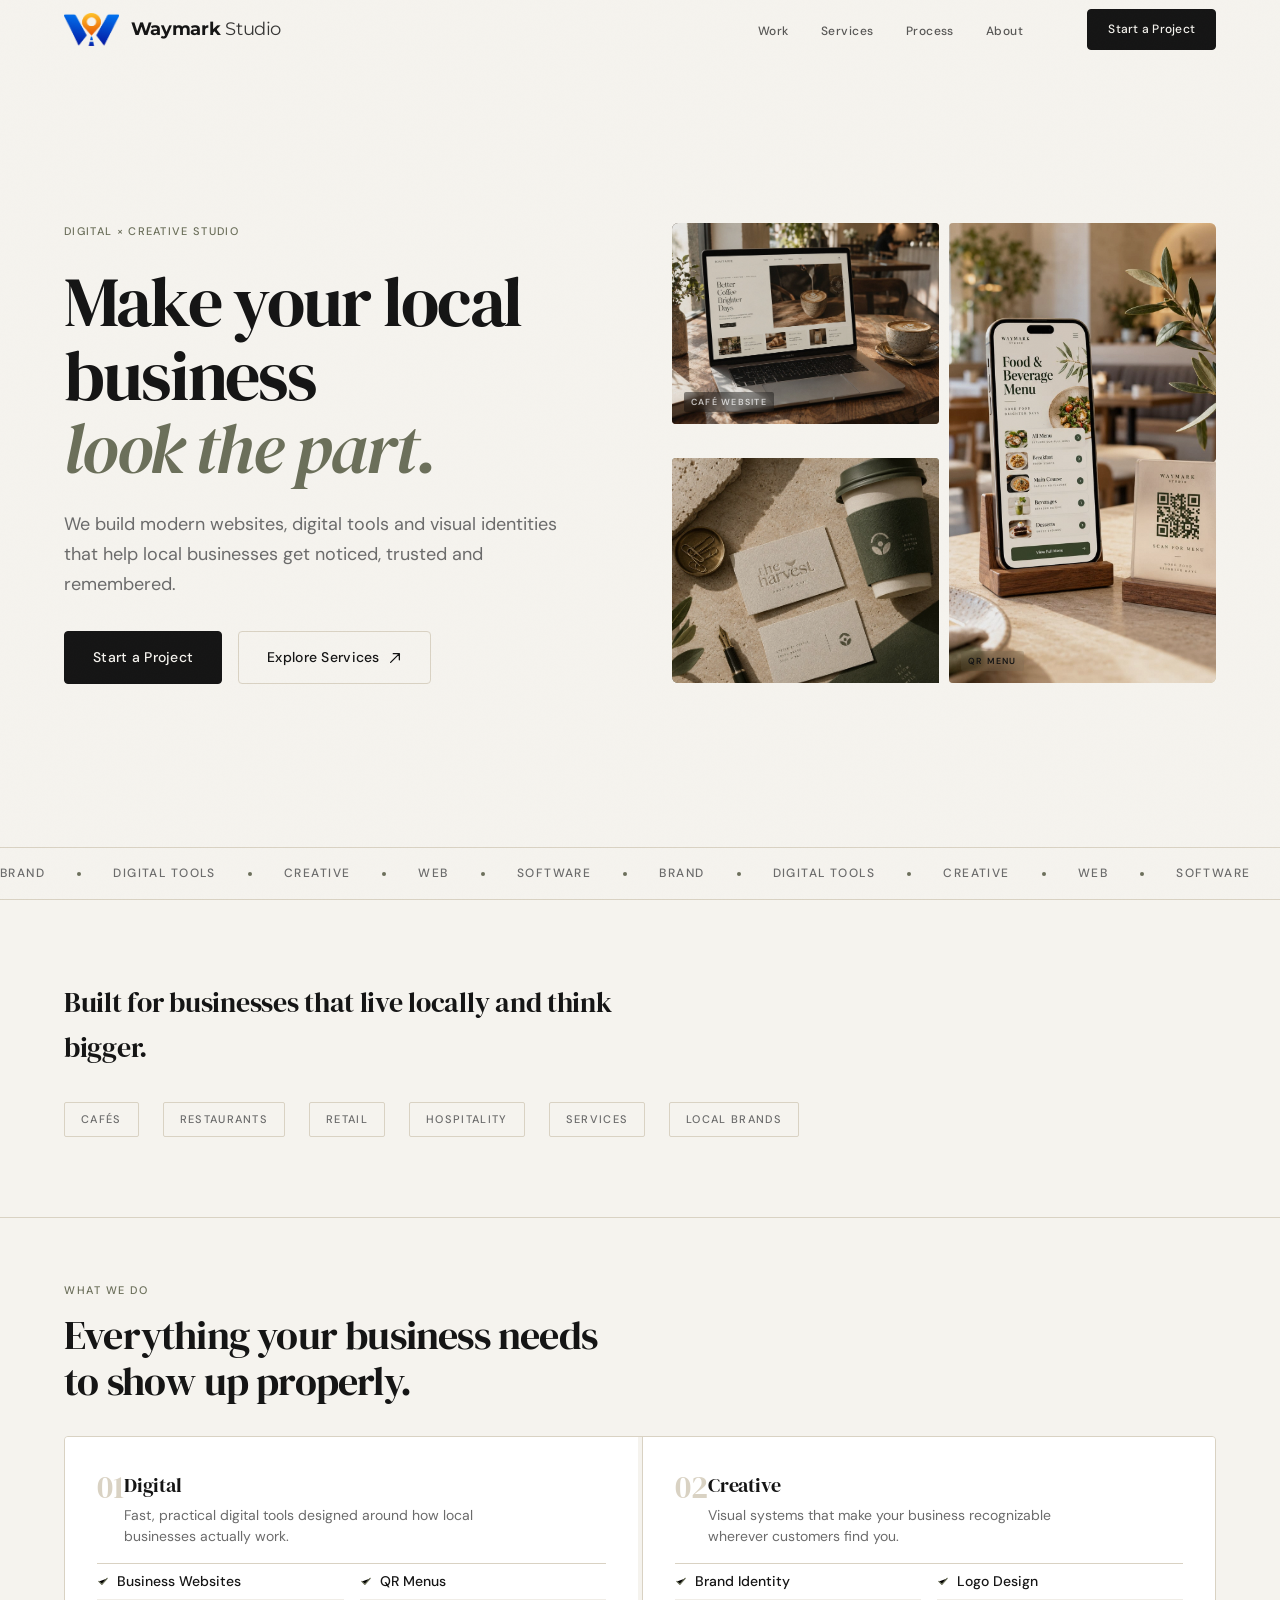
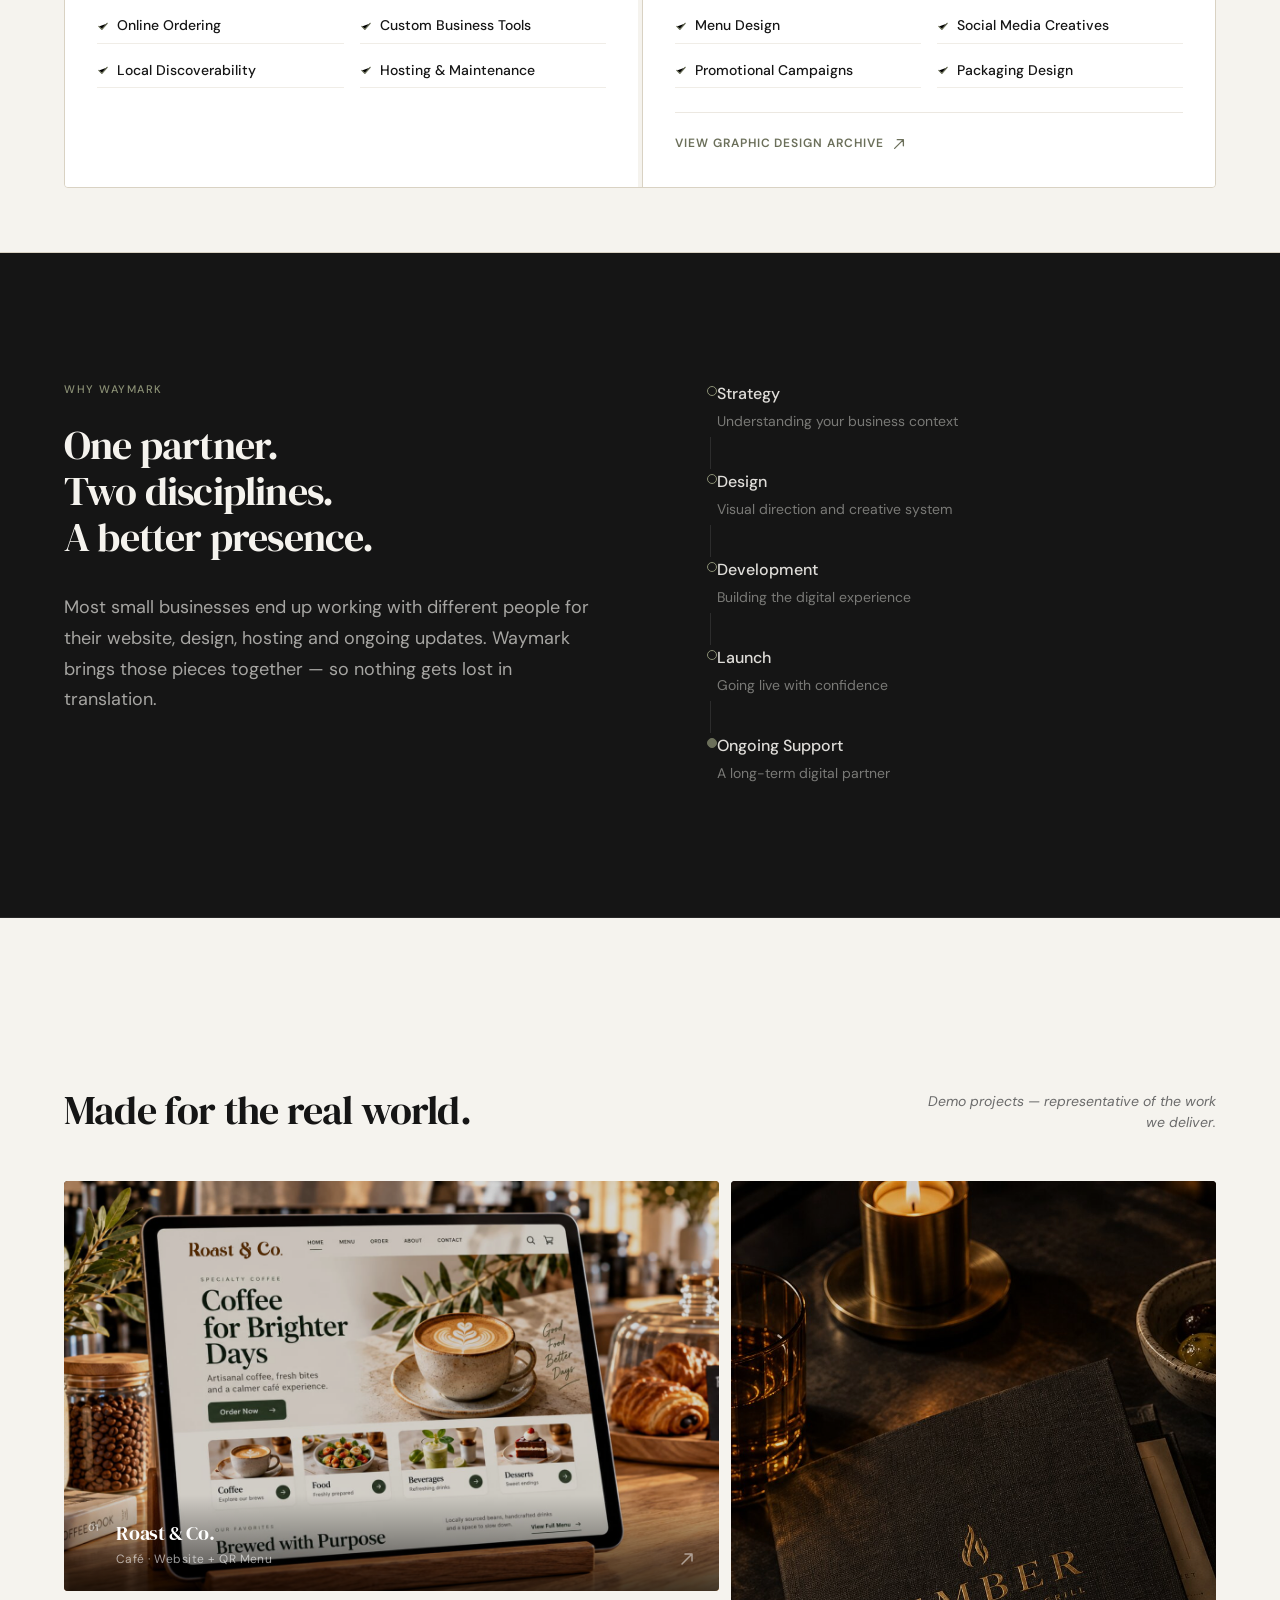
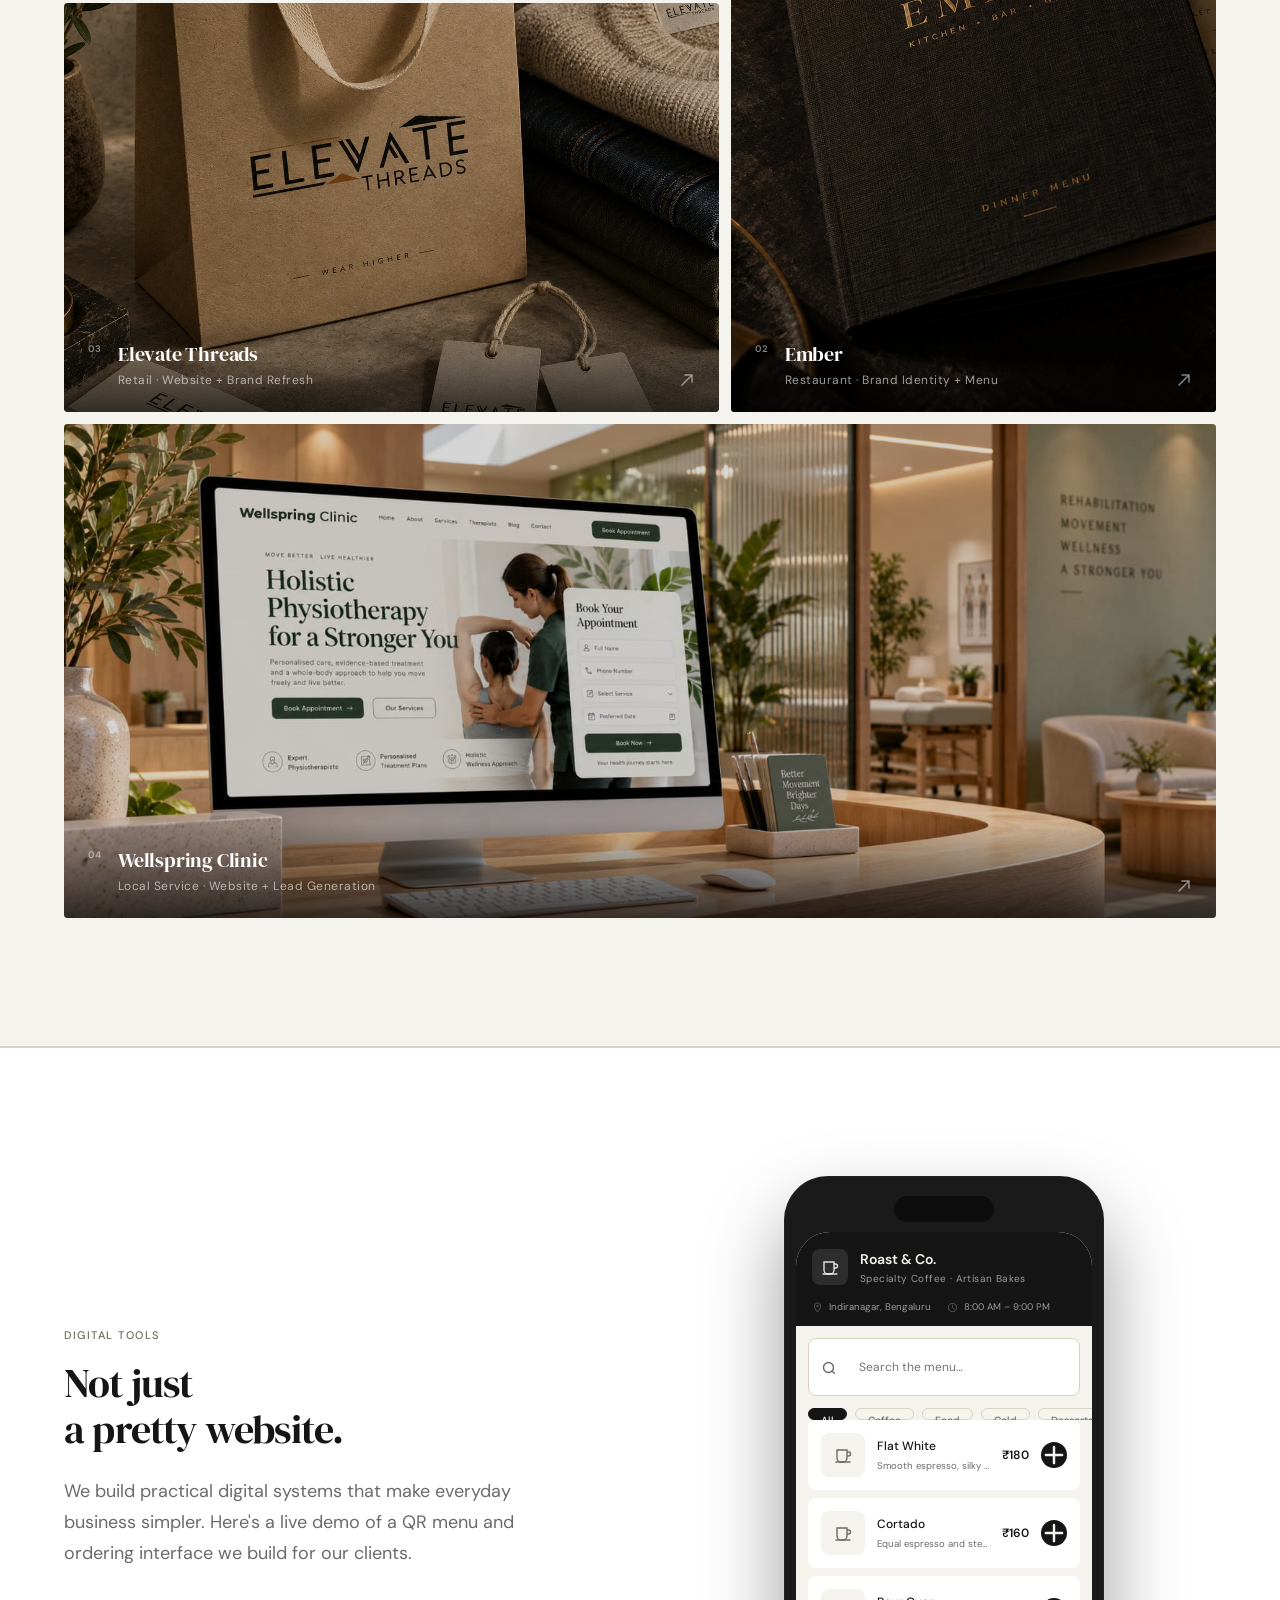
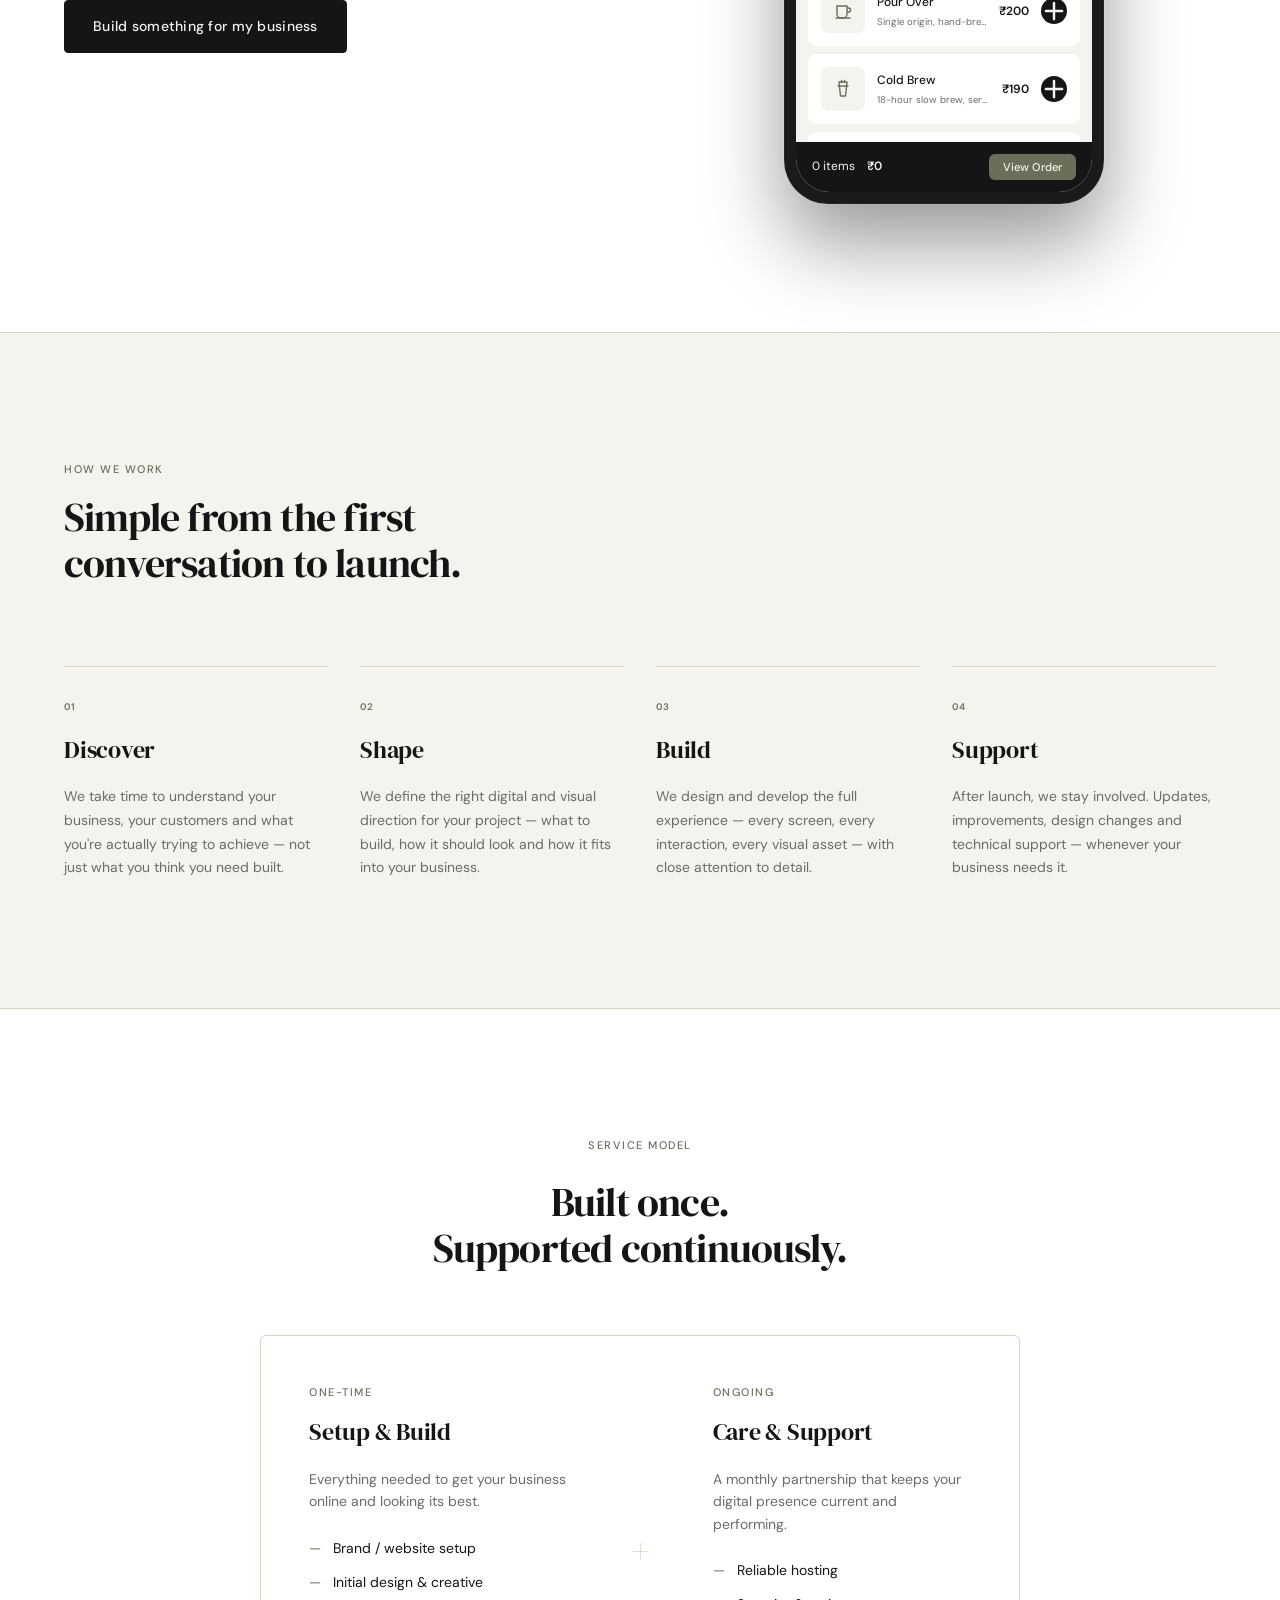
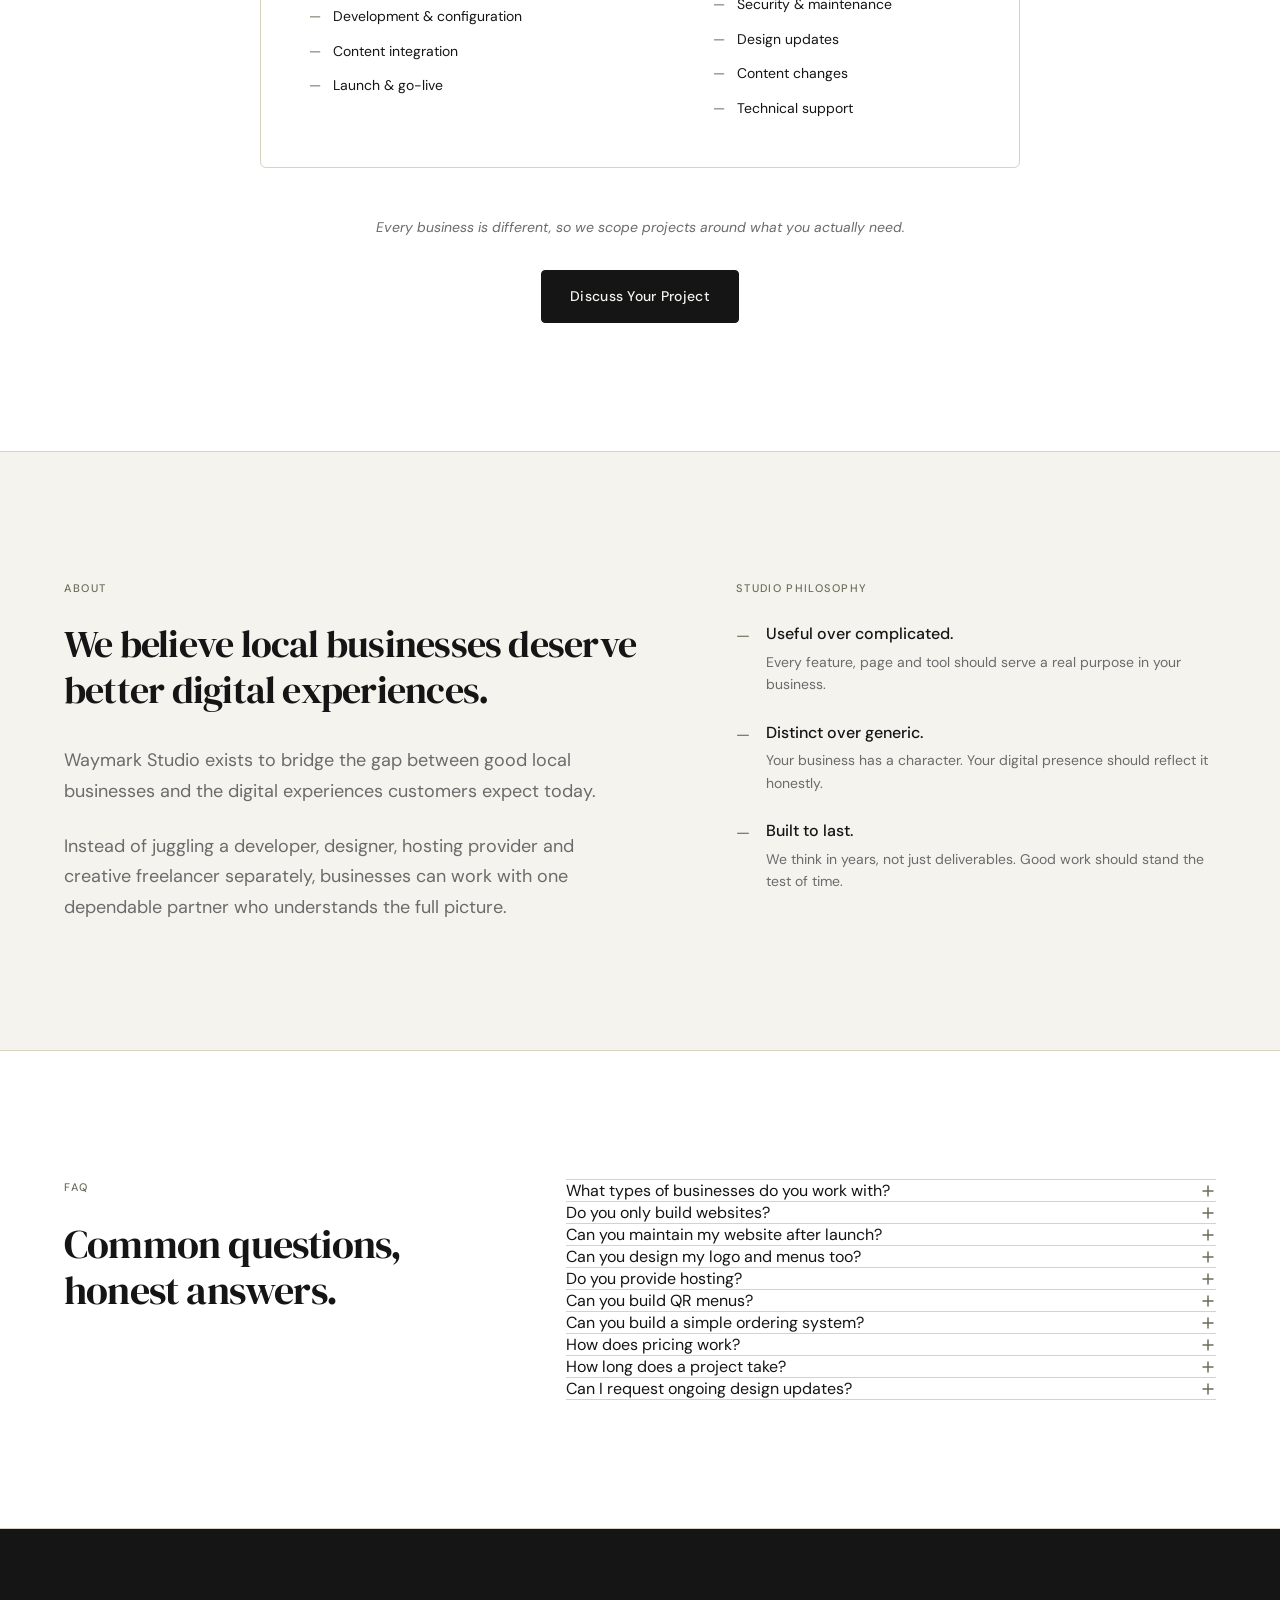
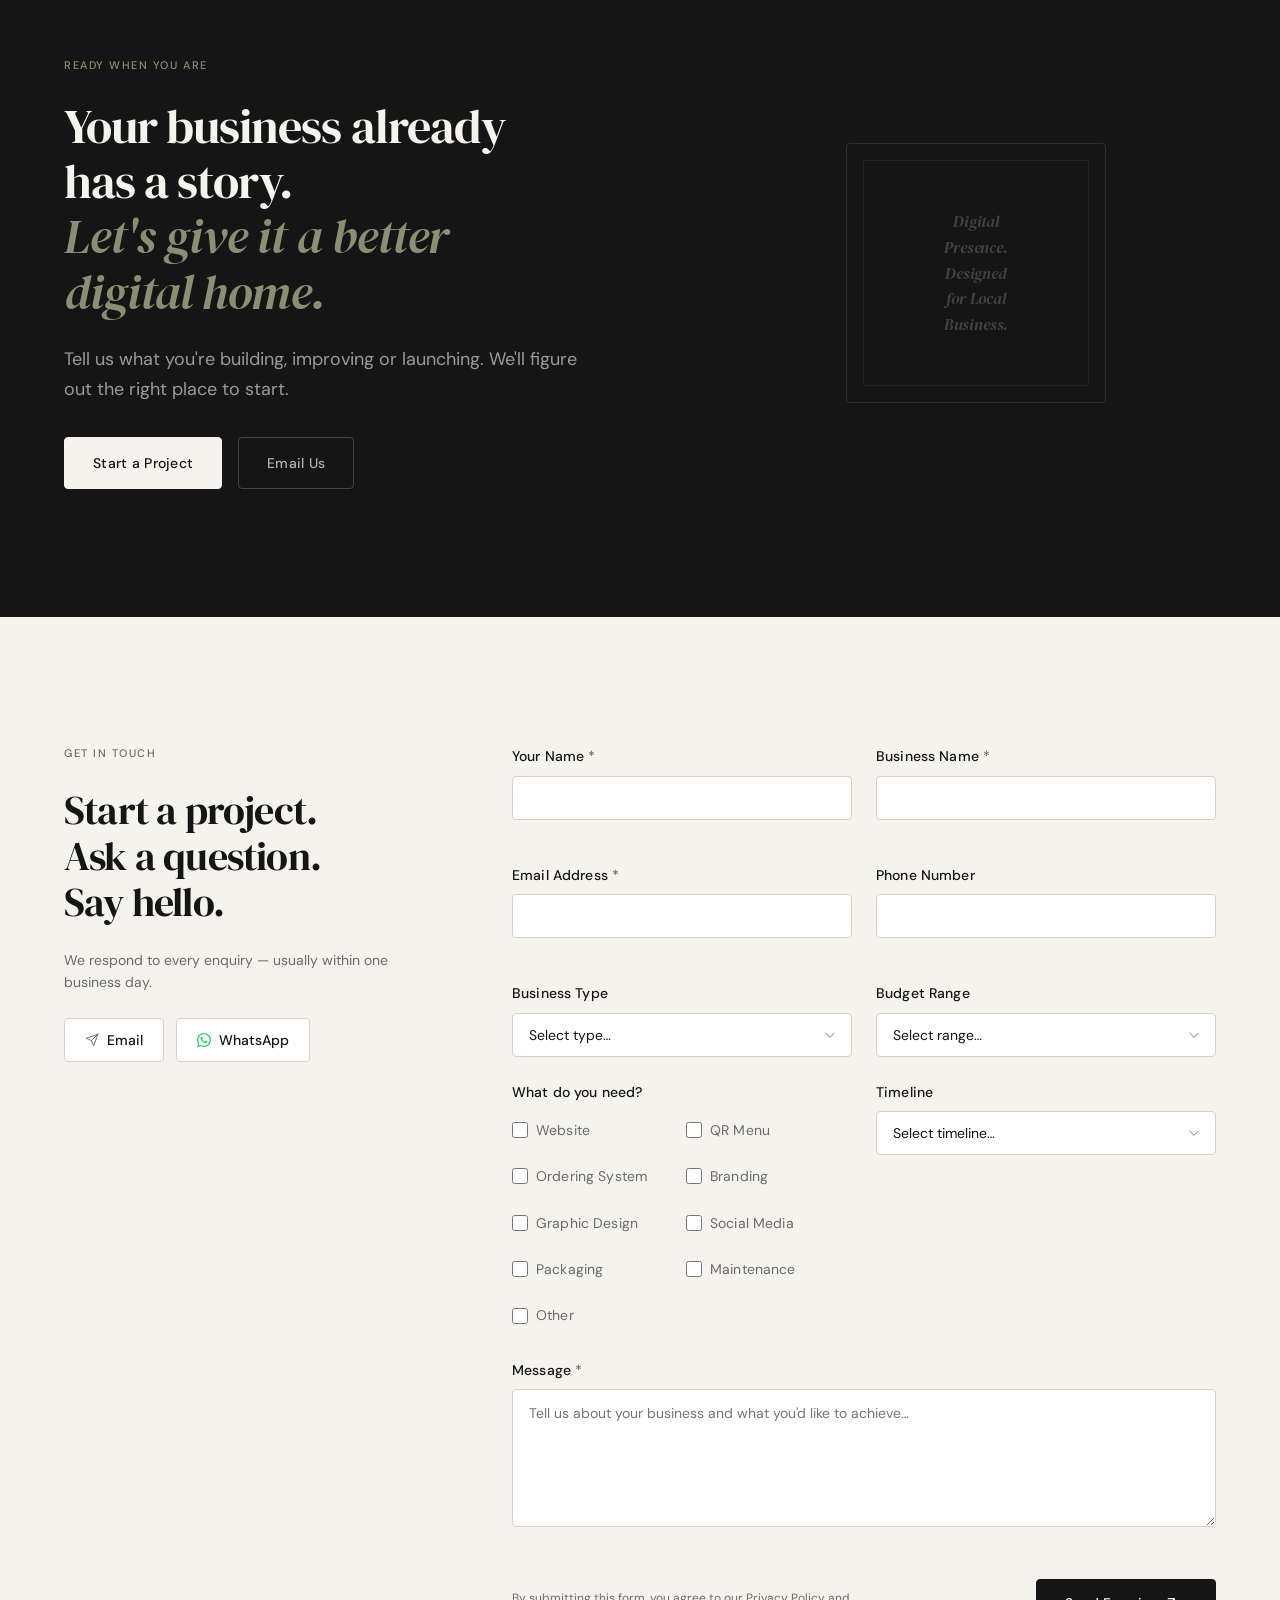
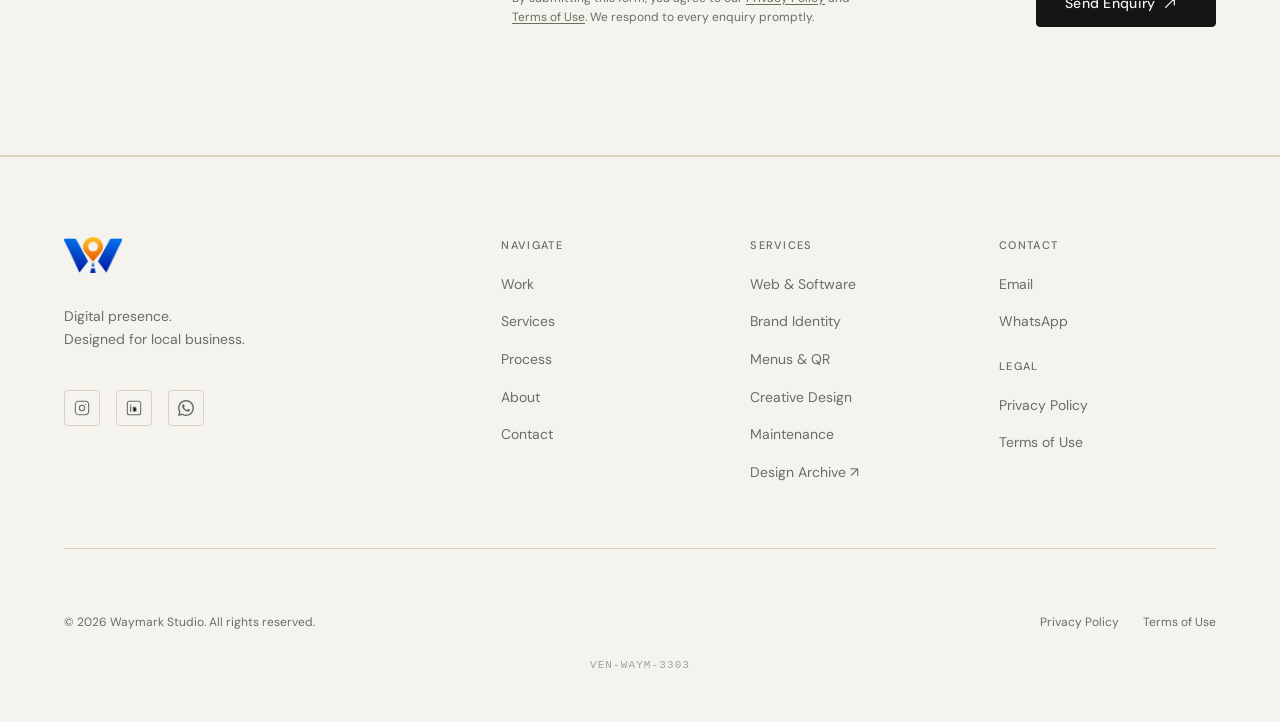
==== index.html @ 17451ac9 "Initial commit" ====
<!DOCTYPE html>
<html lang="en">
<head>
  <meta charset="UTF-8" />
  <meta name="viewport" content="width=device-width, initial-scale=1.0" />
  <title>Waymark Studio — Digital &amp; Creative Studio for Local Businesses</title>
  <meta name="description" content="Waymark Studio builds modern websites, digital tools and visual identities for cafés, restaurants, retailers and local businesses." />
  <meta name="keywords" content="website design for local businesses, restaurant website design, café website design, QR menu design, local business branding, digital presence" />
  <link rel="canonical" href="https://waymarkstudio.in/" />

  <!-- Open Graph -->
  <meta property="og:type" content="website" />
  <meta property="og:url" content="https://waymarkstudio.in/" />
  <meta property="og:title" content="Waymark Studio — Digital &amp; Creative Studio for Local Businesses" />
  <meta property="og:description" content="Waymark Studio builds modern websites, digital tools and visual identities for cafés, restaurants, retailers and local businesses." />

  <!-- Twitter -->
  <meta name="twitter:card" content="summary_large_image" />
  <meta name="twitter:title" content="Waymark Studio — Digital &amp; Creative Studio for Local Businesses" />
  <meta name="twitter:description" content="Waymark Studio builds modern websites, digital tools and visual identities for cafés, restaurants, retailers and local businesses." />

  <!-- Structured Data -->
  <script type="application/ld+json">
  {
    "@context": "https://schema.org",
    "@type": "ProfessionalService",
    "name": "Waymark Studio",
    "description": "Digital and creative services studio helping local businesses build a strong, modern digital presence.",
    "url": "https://waymarkstudio.in",
    "email": "graphicpaaradise18@gmail.com",
    "telephone": "+918421804188",
    "serviceType": ["Web Design", "Brand Identity", "Digital Marketing", "QR Menu Design"],
    "areaServed": "India"
  }
  </script>

  <!-- Fonts -->
  <link rel="preconnect" href="https://fonts.googleapis.com" />
  <link rel="preconnect" href="https://fonts.gstatic.com" crossorigin />
  <link href="https://fonts.googleapis.com/css2?family=DM+Sans:ital,opsz,wght@0,9..40,300;0,9..40,400;0,9..40,500;0,9..40,600;1,9..40,300;1,9..40,400&family=DM+Serif+Display:ital@0;1&family=Montserrat:wght@400;700&display=swap" rel="stylesheet" />

  <link rel="stylesheet" href="style.css" />

  <!-- Favicon -->
  <link rel="icon" type="image/png" href="fav-icon.png" />
  <link rel="apple-touch-icon" href="fav-icon.png" />

  <!-- Preload critical hero images -->
  <link rel="preload" as="image" href="images/cafe-collage.png" />
  <link rel="preload" as="image" href="images/qr-menu-collage.jpeg" />
  <link rel="preload" as="image" href="images/brand-collage.png" />
</head>
<body>

  <!-- Minimal Brand Loader -->
  <div id="page-loader" class="page-loader" aria-hidden="true">
    <div class="loader-content">
      <div class="loader-logo-wrap">
        <img src="logo.png" alt="Waymark" class="loader-logo" />
      </div>
      <div class="loader-bar">
        <div class="loader-progress"></div>
      </div>
    </div>
  </div>
  <noscript><style>#page-loader { display: none !important; }</style></noscript>

  <!-- SVG ICON SPRITE — hidden, referenced via <use> -->
  <svg xmlns="http://www.w3.org/2000/svg" style="display:none" aria-hidden="true">
    <!-- Logo mark -->
    <symbol id="icon-waymark" viewBox="0 0 36 42">
      <polygon points="18,1 35,33 1,33" fill="none" stroke="currentColor" stroke-width="2.2" stroke-linejoin="round"/>
      <line x1="18" y1="12" x2="18" y2="27" stroke="currentColor" stroke-width="1.8" stroke-linecap="round"/>
      <circle cx="18" cy="30" r="2.5" fill="currentColor"/>
    </symbol>
    <!-- Arrow NE -->
    <symbol id="icon-arrow-ne" viewBox="0 0 16 16">
      <path d="M3 13L13 3M13 3H6M13 3V10" stroke="currentColor" stroke-width="1.5" stroke-linecap="round" stroke-linejoin="round"/>
    </symbol>
    <!-- Arrow right -->
    <symbol id="icon-arrow-right" viewBox="0 0 16 16">
      <path d="M3 8h10M9 4l4 4-4 4" stroke="currentColor" stroke-width="1.5" stroke-linecap="round" stroke-linejoin="round"/>
    </symbol>
    <!-- Plus -->
    <symbol id="icon-plus" viewBox="0 0 16 16">
      <path d="M8 3v10M3 8h10" stroke="currentColor" stroke-width="1.5" stroke-linecap="round"/>
    </symbol>
    <!-- Close -->
    <symbol id="icon-close" viewBox="0 0 16 16">
      <path d="M3 3l10 10M13 3L3 13" stroke="currentColor" stroke-width="1.5" stroke-linecap="round"/>
    </symbol>
    <!-- Check -->
    <symbol id="icon-check" viewBox="0 0 16 16">
      <path d="M2.5 8.5l4 4 7-8" stroke="currentColor" stroke-width="1.8" stroke-linecap="round" stroke-linejoin="round"/>
    </symbol>
    <!-- Location pin -->
    <symbol id="icon-pin" viewBox="0 0 16 16">
      <path d="M8 1.5C5.515 1.5 3.5 3.515 3.5 6c0 3.75 4.5 8.5 4.5 8.5S12.5 9.75 12.5 6c0-2.485-2.015-4.5-4.5-4.5z" stroke="currentColor" stroke-width="1.3" fill="none"/>
      <circle cx="8" cy="6" r="1.5" fill="currentColor"/>
    </symbol>
    <!-- Clock -->
    <symbol id="icon-clock" viewBox="0 0 16 16">
      <circle cx="8" cy="8" r="6" stroke="currentColor" stroke-width="1.3" fill="none"/>
      <path d="M8 4.5V8l2.5 2" stroke="currentColor" stroke-width="1.3" stroke-linecap="round"/>
    </symbol>
    <!-- Coffee cup -->
    <symbol id="icon-coffee" viewBox="0 0 20 20">
      <path d="M4 5h10v8a4 4 0 01-4 4H8a4 4 0 01-4-4V5z" stroke="currentColor" stroke-width="1.4" fill="none"/>
      <path d="M14 7h1.5a2 2 0 010 4H14" stroke="currentColor" stroke-width="1.4" fill="none"/>
      <path d="M3 17h14" stroke="currentColor" stroke-width="1.4" stroke-linecap="round"/>
    </symbol>
    <!-- Food plate -->
    <symbol id="icon-food" viewBox="0 0 20 20">
      <circle cx="10" cy="10" r="7" stroke="currentColor" stroke-width="1.4" fill="none"/>
      <path d="M7 10h6" stroke="currentColor" stroke-width="1.4" stroke-linecap="round"/>
      <path d="M10 7v6" stroke="currentColor" stroke-width="1.4" stroke-linecap="round"/>
    </symbol>
    <!-- Glass / cold drink -->
    <symbol id="icon-cold" viewBox="0 0 20 20">
      <path d="M6 3h8l-1.5 14H7.5L6 3z" stroke="currentColor" stroke-width="1.4" fill="none" stroke-linejoin="round"/>
      <path d="M5 7h10" stroke="currentColor" stroke-width="1.4" stroke-linecap="round"/>
      <path d="M8.5 1.5v2M11.5 1.5v2" stroke="currentColor" stroke-width="1.4" stroke-linecap="round"/>
    </symbol>
    <!-- Dessert -->
    <symbol id="icon-dessert" viewBox="0 0 20 20">
      <path d="M5 10a5 5 0 0110 0H5z" stroke="currentColor" stroke-width="1.4" fill="none"/>
      <path d="M10 10v6" stroke="currentColor" stroke-width="1.4" stroke-linecap="round"/>
      <path d="M4 16h12" stroke="currentColor" stroke-width="1.4" stroke-linecap="round"/>
      <path d="M10 2v3M7.5 3l1.5 2M12.5 3L11 5" stroke="currentColor" stroke-width="1.4" stroke-linecap="round"/>
    </symbol>
    <!-- WhatsApp -->
    <symbol id="icon-whatsapp" viewBox="0 0 24 24">
      <path d="M17.472 14.382c-.297-.149-1.758-.867-2.03-.967-.273-.099-.471-.148-.67.15-.197.297-.767.966-.94 1.164-.173.199-.347.223-.644.075-.297-.15-1.255-.463-2.39-1.475-.883-.788-1.48-1.761-1.653-2.059-.173-.297-.018-.458.13-.606.134-.133.298-.347.446-.52.149-.174.198-.298.298-.497.099-.198.05-.371-.025-.52-.075-.149-.669-1.612-.916-2.207-.242-.579-.487-.5-.669-.51-.173-.008-.371-.01-.57-.01-.198 0-.52.074-.792.372-.272.297-1.04 1.016-1.04 2.479 0 1.462 1.065 2.875 1.213 3.074.149.198 2.096 3.2 5.077 4.487.709.306 1.262.489 1.694.625.712.227 1.36.195 1.871.118.571-.085 1.758-.719 2.006-1.413.248-.694.248-1.289.173-1.413-.074-.124-.272-.198-.57-.347z" fill="currentColor"/>
      <path d="M20.52 3.48A11.875 11.875 0 0012 0C5.373 0 0 5.373 0 12c0 2.117.554 4.107 1.523 5.832L0 24l6.335-1.501A11.933 11.933 0 0012 24c6.627 0 12-5.373 12-12 0-3.205-1.248-6.219-3.48-8.52zM12 21.818a9.808 9.808 0 01-5.003-1.368l-.359-.213-3.762.891.938-3.657-.234-.374A9.798 9.798 0 012.182 12C2.182 6.57 6.57 2.182 12 2.182S21.818 6.57 21.818 12 17.43 21.818 12 21.818z" fill="currentColor"/>
    </symbol>
    <!-- Instagram -->
    <symbol id="icon-instagram" viewBox="0 0 24 24">
      <rect x="2" y="2" width="20" height="20" rx="5" stroke="currentColor" stroke-width="1.6" fill="none"/>
      <circle cx="12" cy="12" r="4" stroke="currentColor" stroke-width="1.6" fill="none"/>
      <circle cx="17.5" cy="6.5" r="1" fill="currentColor"/>
    </symbol>
    <!-- LinkedIn -->
    <symbol id="icon-linkedin" viewBox="0 0 24 24">
      <rect x="2" y="2" width="20" height="20" rx="3" stroke="currentColor" stroke-width="1.6" fill="none"/>
      <path d="M7 10v7M7 7v.5" stroke="currentColor" stroke-width="1.8" stroke-linecap="round"/>
      <path d="M11 17v-4a2 2 0 014 0v4M11 10v7" stroke="currentColor" stroke-width="1.6" stroke-linecap="round" stroke-linejoin="round"/>
    </symbol>
    <!-- Chevron down (select) -->
    <symbol id="icon-chevron-down" viewBox="0 0 16 16">
      <path d="M4 6l4 4 4-4" stroke="currentColor" stroke-width="1.5" stroke-linecap="round" stroke-linejoin="round"/>
    </symbol>
    <!-- Send / paper plane -->
    <symbol id="icon-send" viewBox="0 0 24 24">
      <path d="M22 2L11 13M22 2L15 22l-4-9-9-4 20-7z" stroke="currentColor" stroke-width="1.6" stroke-linecap="round" stroke-linejoin="round" fill="none"/>
    </symbol>
  </svg>

  <!-- ═══════════════════════════════════════════
       HEADER
  ═══════════════════════════════════════════ -->
  <header class="site-header" id="site-header" role="banner">
    <div class="header-inner">
      <a href="#" class="logo" aria-label="Waymark Studio — Home">
        <img src="logo.png" alt="Waymark Logo" class="site-logo-img" onerror="this.style.display='none'; var s=this.nextElementSibling; if(s) s.style.display='inline-flex';" onload="this.style.display='block'; var s=this.nextElementSibling; if(s) s.style.display='none';" />
        <svg class="logo-icon fallback-logo-icon" aria-hidden="true" focusable="false" style="display:none;">
          <use href="#icon-waymark"/>
        </svg>
        <span class="brand-name">
          <span class="brand-name-bold">Waymark</span>
          <span class="brand-name-normal">Studio</span>
        </span>
      </a>

      <nav class="main-nav" role="navigation" aria-label="Primary navigation">
        <ul>
          <li><a href="#work">Work</a></li>
          <li><a href="#services">Services</a></li>
          <li><a href="#process">Process</a></li>
          <li><a href="#about">About</a></li>
        </ul>
      </nav>

      <a href="#contact" class="btn btn-primary btn-sm header-cta">Start a Project</a>

      <button class="mobile-menu-btn" aria-label="Open navigation menu" aria-expanded="false" aria-controls="mobile-menu">
        <span class="hamburger">
          <span></span>
          <span></span>
        </span>
      </button>
    </div>
  </header>

  <!-- Mobile Menu -->
  <div class="mobile-menu" id="mobile-menu" role="dialog" aria-modal="true" aria-label="Navigation menu" hidden>
    <div class="mobile-menu-inner">
      <nav aria-label="Mobile navigation">
        <ul>
          <li><a href="#work" class="mobile-nav-link">Work</a></li>
          <li><a href="#services" class="mobile-nav-link">Services</a></li>
          <li><a href="#process" class="mobile-nav-link">Process</a></li>
          <li><a href="#about" class="mobile-nav-link">About</a></li>
        </ul>
        <a href="#contact" class="btn btn-primary mobile-cta-btn">Start a Project</a>
      </nav>
    </div>
  </div>

  <main id="main-content">

    <!-- ═══════════════════════════════════════════
         HERO
    ═══════════════════════════════════════════ -->
    <section class="hero" aria-labelledby="hero-heading">
      <div class="hero-inner container">

        <div class="hero-content">
          <p class="eyebrow reveal-up">DIGITAL × CREATIVE STUDIO</p>
          <h1 class="hero-heading reveal-up" id="hero-heading">
            Make your local<br>
            business<br>
            <em>look the part.</em>
          </h1>
          <p class="hero-body reveal-up">We build modern websites, digital tools and visual identities that help local businesses get noticed, trusted and remembered.</p>
          <div class="hero-actions reveal-up">
            <a href="#contact" class="btn btn-primary">Start a Project</a>
            <a href="#services" class="btn btn-ghost">Explore Services
              <svg class="btn-icon" aria-hidden="true" focusable="false"><use href="#icon-arrow-ne"/></svg>
            </a>
          </div>
        </div>

        <div class="hero-visual reveal-fade" aria-hidden="true">
          <div class="hero-collage">
            <div class="collage-item collage-item--large">
              <div class="collage-img collage-img--cafe">
                <div class="img-overlay"></div>
                <span class="collage-label">CAFÉ WEBSITE</span>
              </div>
            </div>
            <div class="collage-item collage-item--portrait">
              <div class="collage-img collage-img--menu">
                <div class="img-overlay"></div>
                <span class="collage-label">QR MENU</span>
              </div>
            </div>
            <div class="collage-item collage-item--square">
              <div class="collage-img collage-img--brand">
                <div class="img-overlay"></div>
                <span class="collage-label">BRAND IDENTITY</span>
              </div>
            </div>
          </div>
        </div>

      </div>

      <!-- Scrolling ticker -->
      <div class="hero-ticker" aria-hidden="true">
        <div class="ticker-track">
          <div class="ticker-group">
            <span>Brand</span><span class="ticker-sep"></span>
            <span>Digital Tools</span><span class="ticker-sep"></span>
            <span>Creative</span><span class="ticker-sep"></span>
            <span>Web</span><span class="ticker-sep"></span>
            <span>Software</span><span class="ticker-sep"></span>
            <span>Brand</span><span class="ticker-sep"></span>
            <span>Digital Tools</span><span class="ticker-sep"></span>
            <span>Creative</span><span class="ticker-sep"></span>
            <span>Web</span><span class="ticker-sep"></span>
            <span>Software</span><span class="ticker-sep"></span>
            <span>Brand</span><span class="ticker-sep"></span>
            <span>Digital Tools</span><span class="ticker-sep"></span>
            <span>Creative</span><span class="ticker-sep"></span>
            <span>Web</span><span class="ticker-sep"></span>
            <span>Software</span><span class="ticker-sep"></span>
            <span>Brand</span><span class="ticker-sep"></span>
            <span>Digital Tools</span><span class="ticker-sep"></span>
            <span>Creative</span><span class="ticker-sep"></span>
            <span>Web</span><span class="ticker-sep"></span>
            <span>Software</span><span class="ticker-sep"></span>
          </div>
          <div class="ticker-group" aria-hidden="true">
            <span>Brand</span><span class="ticker-sep"></span>
            <span>Digital Tools</span><span class="ticker-sep"></span>
            <span>Creative</span><span class="ticker-sep"></span>
            <span>Web</span><span class="ticker-sep"></span>
            <span>Software</span><span class="ticker-sep"></span>
            <span>Brand</span><span class="ticker-sep"></span>
            <span>Digital Tools</span><span class="ticker-sep"></span>
            <span>Creative</span><span class="ticker-sep"></span>
            <span>Web</span><span class="ticker-sep"></span>
            <span>Software</span><span class="ticker-sep"></span>
            <span>Brand</span><span class="ticker-sep"></span>
            <span>Digital Tools</span><span class="ticker-sep"></span>
            <span>Creative</span><span class="ticker-sep"></span>
            <span>Web</span><span class="ticker-sep"></span>
            <span>Software</span><span class="ticker-sep"></span>
            <span>Brand</span><span class="ticker-sep"></span>
            <span>Digital Tools</span><span class="ticker-sep"></span>
            <span>Creative</span><span class="ticker-sep"></span>
            <span>Web</span><span class="ticker-sep"></span>
            <span>Software</span><span class="ticker-sep"></span>
          </div>
        </div>
      </div>
    </section>

    <!-- ═══════════════════════════════════════════
         TRUST STRIP
    ═══════════════════════════════════════════ -->
    <section class="trust-strip" aria-labelledby="trust-heading">
      <div class="container">
        <p class="trust-heading reveal-up" id="trust-heading">Built for businesses that live locally and think bigger.</p>
        <div class="trust-categories reveal-up">
          <span>CAFÉS</span>
          <span>RESTAURANTS</span>
          <span>RETAIL</span>
          <span>HOSPITALITY</span>
          <span>SERVICES</span>
          <span>LOCAL BRANDS</span>
        </div>
      </div>
    </section>

    <!-- ═══════════════════════════════════════════
         SERVICES
    ═══════════════════════════════════════════ -->
    <section class="services" id="services" aria-labelledby="services-heading">
      <div class="container">
        <div class="section-label reveal-up">WHAT WE DO</div>
        <h2 class="section-heading reveal-up" id="services-heading">Everything your business needs<br>to show up properly.</h2>

        <div class="services-grid">

          <article class="service-group reveal-left" aria-labelledby="digital-heading">
            <div class="service-group-header">
              <span class="service-group-num">01</span>
              <div>
                <h3 class="service-group-title" id="digital-heading">Digital</h3>
                <p class="service-group-desc">Fast, practical digital tools designed around how local businesses actually work.</p>
              </div>
            </div>
            <ul class="service-capability-list" role="list">
              <li><svg class="cap-check" aria-hidden="true" focusable="false"><use href="#icon-check"/></svg><span>Business Websites</span></li>
              <li><svg class="cap-check" aria-hidden="true" focusable="false"><use href="#icon-check"/></svg><span>QR Menus</span></li>
              <li><svg class="cap-check" aria-hidden="true" focusable="false"><use href="#icon-check"/></svg><span>Online Ordering</span></li>
              <li><svg class="cap-check" aria-hidden="true" focusable="false"><use href="#icon-check"/></svg><span>Custom Business Tools</span></li>
              <li><svg class="cap-check" aria-hidden="true" focusable="false"><use href="#icon-check"/></svg><span>Local Discoverability</span></li>
              <li><svg class="cap-check" aria-hidden="true" focusable="false"><use href="#icon-check"/></svg><span>Hosting &amp; Maintenance</span></li>
            </ul>
          </article>

          <article class="service-group reveal-right" aria-labelledby="creative-heading">
            <div class="service-group-header">
              <span class="service-group-num">02</span>
              <div>
                <h3 class="service-group-title" id="creative-heading">Creative</h3>
                <p class="service-group-desc">Visual systems that make your business recognizable wherever customers find you.</p>
              </div>
            </div>
            <ul class="service-capability-list" role="list">
              <li><svg class="cap-check" aria-hidden="true" focusable="false"><use href="#icon-check"/></svg><span>Brand Identity</span></li>
              <li><svg class="cap-check" aria-hidden="true" focusable="false"><use href="#icon-check"/></svg><span>Logo Design</span></li>
              <li><svg class="cap-check" aria-hidden="true" focusable="false"><use href="#icon-check"/></svg><span>Menu Design</span></li>
              <li><svg class="cap-check" aria-hidden="true" focusable="false"><use href="#icon-check"/></svg><span>Social Media Creatives</span></li>
              <li><svg class="cap-check" aria-hidden="true" focusable="false"><use href="#icon-check"/></svg><span>Promotional Campaigns</span></li>
              <li><svg class="cap-check" aria-hidden="true" focusable="false"><use href="#icon-check"/></svg><span>Packaging Design</span></li>
            </ul>
            <div class="service-group-footer">
              <a href="https://graphicparadise18.netlify.app/" target="_blank" rel="noopener noreferrer" class="service-archive-link">
                <span>View Graphic Design Archive</span>
                <svg class="btn-icon" aria-hidden="true" focusable="false"><use href="#icon-arrow-ne"/></svg>
              </a>
            </div>
          </article>

        </div>
      </div>
    </section>

    <!-- ═══════════════════════════════════════════
         WHY WAYMARK
    ═══════════════════════════════════════════ -->
    <section class="why-waymark" aria-labelledby="why-heading">
      <div class="container">
        <div class="why-inner">
          <div class="why-text reveal-left">
            <div class="section-label">WHY WAYMARK</div>
            <h2 class="section-heading" id="why-heading">One partner.<br>Two disciplines.<br>A better presence.</h2>
            <p class="why-body">Most small businesses end up working with different people for their website, design, hosting and ongoing updates. Waymark brings those pieces together — so nothing gets lost in translation.</p>
          </div>

          <div class="why-diagram reveal-right" aria-label="Waymark process: Strategy, Design, Development, Launch, Ongoing Support">
            <div class="diagram-track">
              <div class="diagram-step">
                <div class="diagram-step-marker"></div>
                <div class="diagram-step-content">
                  <span class="diagram-step-label">Strategy</span>
                  <span class="diagram-step-desc">Understanding your business context</span>
                </div>
              </div>
              <div class="diagram-connector"></div>
              <div class="diagram-step">
                <div class="diagram-step-marker"></div>
                <div class="diagram-step-content">
                  <span class="diagram-step-label">Design</span>
                  <span class="diagram-step-desc">Visual direction and creative system</span>
                </div>
              </div>
              <div class="diagram-connector"></div>
              <div class="diagram-step">
                <div class="diagram-step-marker"></div>
                <div class="diagram-step-content">
                  <span class="diagram-step-label">Development</span>
                  <span class="diagram-step-desc">Building the digital experience</span>
                </div>
              </div>
              <div class="diagram-connector"></div>
              <div class="diagram-step">
                <div class="diagram-step-marker"></div>
                <div class="diagram-step-content">
                  <span class="diagram-step-label">Launch</span>
                  <span class="diagram-step-desc">Going live with confidence</span>
                </div>
              </div>
              <div class="diagram-connector"></div>
              <div class="diagram-step diagram-step--accent">
                <div class="diagram-step-marker"></div>
                <div class="diagram-step-content">
                  <span class="diagram-step-label">Ongoing Support</span>
                  <span class="diagram-step-desc">A long-term digital partner</span>
                </div>
              </div>
            </div>
          </div>
        </div>
      </div>
    </section>

    <!-- ═══════════════════════════════════════════
         WORK / PORTFOLIO
    ═══════════════════════════════════════════ -->
    <section class="portfolio" id="work" aria-labelledby="portfolio-heading">
      <div class="container">
        <div class="portfolio-header">
          <div>
            <div class="section-label reveal-up">SELECTED WORK</div>
            <h2 class="section-heading reveal-up" id="portfolio-heading">Made for the real world.</h2>
          </div>
          <p class="portfolio-note reveal-up"><em>Demo projects — representative of the work we deliver.</em></p>
        </div>

        <div class="portfolio-grid">
          <article class="portfolio-item portfolio-item--large reveal-up" data-project="cafe">
            <button class="portfolio-item-inner" aria-label="View Roast and Co. project details">
              <div class="portfolio-img portfolio-img--cafe">
                <div class="portfolio-img-overlay"></div>
              </div>
              <div class="portfolio-meta">
                <span class="portfolio-num">01</span>
                <div class="portfolio-info">
                  <h3 class="portfolio-title">Roast &amp; Co.</h3>
                  <p class="portfolio-category">Café · Website + QR Menu</p>
                </div>
                <svg class="portfolio-arrow" aria-hidden="true" focusable="false"><use href="#icon-arrow-ne"/></svg>
              </div>
            </button>
          </article>

          <article class="portfolio-item portfolio-item--portrait reveal-up" data-project="restaurant">
            <button class="portfolio-item-inner" aria-label="View Ember restaurant project details">
              <div class="portfolio-img portfolio-img--restaurant">
                <div class="portfolio-img-overlay"></div>
              </div>
              <div class="portfolio-meta">
                <span class="portfolio-num">02</span>
                <div class="portfolio-info">
                  <h3 class="portfolio-title">Ember</h3>
                  <p class="portfolio-category">Restaurant · Brand Identity + Menu</p>
                </div>
                <svg class="portfolio-arrow" aria-hidden="true" focusable="false"><use href="#icon-arrow-ne"/></svg>
              </div>
            </button>
          </article>

          <article class="portfolio-item portfolio-item--square reveal-up" data-project="retail">
            <button class="portfolio-item-inner" aria-label="View Elevate Threads retail project details">
              <div class="portfolio-img portfolio-img--retail">
                <div class="portfolio-img-overlay"></div>
              </div>
              <div class="portfolio-meta">
                <span class="portfolio-num">03</span>
                <div class="portfolio-info">
                  <h3 class="portfolio-title">Elevate Threads</h3>
                  <p class="portfolio-category">Retail · Website + Brand Refresh</p>
                </div>
                <svg class="portfolio-arrow" aria-hidden="true" focusable="false"><use href="#icon-arrow-ne"/></svg>
              </div>
            </button>
          </article>

          <article class="portfolio-item portfolio-item--wide reveal-up" data-project="service">
            <button class="portfolio-item-inner" aria-label="View Wellspring Clinic project details">
              <div class="portfolio-img portfolio-img--clinic">
                <div class="portfolio-img-overlay"></div>
              </div>
              <div class="portfolio-meta">
                <span class="portfolio-num">04</span>
                <div class="portfolio-info">
                  <h3 class="portfolio-title">Wellspring Clinic</h3>
                  <p class="portfolio-category">Local Service · Website + Lead Generation</p>
                </div>
                <svg class="portfolio-arrow" aria-hidden="true" focusable="false"><use href="#icon-arrow-ne"/></svg>
              </div>
            </button>
          </article>
        </div>
      </div>
    </section>

    <!-- Project Modal -->
    <div class="project-modal" id="project-modal" role="dialog" aria-modal="true" aria-labelledby="modal-title" hidden>
      <div class="modal-backdrop"></div>
      <div class="modal-panel">
        <button class="modal-close" aria-label="Close project details">
          <svg aria-hidden="true" focusable="false"><use href="#icon-close"/></svg>
        </button>
        <div class="modal-content" id="modal-content"></div>
      </div>
    </div>

    <!-- ═══════════════════════════════════════════
         DIGITAL PRODUCT DEMO
    ═══════════════════════════════════════════ -->
    <section class="demo-section" aria-labelledby="demo-heading">
      <div class="container">
        <div class="demo-header">
          <div class="demo-text reveal-left">
            <div class="section-label">DIGITAL TOOLS</div>
            <h2 class="section-heading" id="demo-heading">Not just<br>a pretty website.</h2>
            <p class="demo-body">We build practical digital systems that make everyday business simpler. Here's a live demo of a QR menu and ordering interface we build for our clients.</p>
            <a href="#contact" class="btn btn-primary demo-cta">Build something for my business</a>
          </div>
          <div class="demo-device reveal-right" aria-label="Interactive QR menu demo">
            <div class="device-frame">
              <div class="device-header">
                <div class="device-notch"></div>
              </div>
              <div class="device-screen" id="qr-demo">

                <div class="qr-app">
                  <div class="qr-app-header">
                    <div class="qr-app-logo">
                      <div class="qr-logo-icon">
                        <svg aria-hidden="true" focusable="false"><use href="#icon-coffee"/></svg>
                      </div>
                      <div>
                        <h4>Roast &amp; Co.</h4>
                        <p>Specialty Coffee · Artisan Bakes</p>
                      </div>
                    </div>
                    <div class="qr-app-info">
                      <span>
                        <svg class="info-icon" aria-hidden="true" focusable="false"><use href="#icon-pin"/></svg>
                        Indiranagar, Bengaluru
                      </span>
                      <span>
                        <svg class="info-icon" aria-hidden="true" focusable="false"><use href="#icon-clock"/></svg>
                        8:00 AM – 9:00 PM
                      </span>
                    </div>
                  </div>

                  <div class="qr-search-bar">
                    <svg class="qr-search-icon" aria-hidden="true" focusable="false">
                      <path d="M11 11l3 3M2.5 7.5a5 5 0 1010 0 5 5 0 00-10 0z" stroke="currentColor" stroke-width="1.4" stroke-linecap="round" fill="none" vector-effect="non-scaling-stroke"/>
                    </svg>
                    <input type="search" placeholder="Search the menu…" id="qr-search" aria-label="Search menu items" autocomplete="off" />
                  </div>

                  <div class="qr-categories" role="tablist" aria-label="Menu categories">
                    <button class="qr-cat active" role="tab" aria-selected="true" data-cat="all">All</button>
                    <button class="qr-cat" role="tab" aria-selected="false" data-cat="coffee">Coffee</button>
                    <button class="qr-cat" role="tab" aria-selected="false" data-cat="food">Food</button>
                    <button class="qr-cat" role="tab" aria-selected="false" data-cat="cold">Cold</button>
                    <button class="qr-cat" role="tab" aria-selected="false" data-cat="desserts">Desserts</button>
                  </div>

                  <div class="qr-menu-list" id="qr-menu-list" role="list"></div>
                </div><!-- end .qr-app -->

                <div class="qr-order-bar" id="qr-order-bar" hidden>
                  <div class="qr-order-summary">
                    <span id="qr-order-count">0 items</span>
                    <span id="qr-order-total">&#8377;0</span>
                  </div>
                  <button class="qr-order-btn" id="qr-view-order">View Order</button>
                </div>

              </div>
            </div>
          </div>
        </div>
      </div>
    </section>

    <!-- Order Summary Modal -->
    <div class="order-modal" id="order-modal" role="dialog" aria-modal="true" aria-labelledby="order-modal-title" hidden>
      <div class="modal-backdrop"></div>
      <div class="order-modal-panel">
        <div class="order-modal-header">
          <h3 id="order-modal-title">Your Order</h3>
          <button class="modal-close" id="close-order-modal" aria-label="Close order">
            <svg aria-hidden="true" focusable="false"><use href="#icon-close"/></svg>
          </button>
        </div>
        <div class="order-items-list" id="order-items-list"></div>
        <div class="order-modal-footer">
          <div class="order-total-row">
            <span>Total</span>
            <strong id="order-modal-total">&#8377;0</strong>
          </div>
          <button class="qr-order-btn full-width-btn" id="reset-order-btn">Reset Order</button>
          <p class="order-demo-note">This is a demo — no real payment is processed.</p>
        </div>
      </div>
    </div>

    <!-- Product Detail Modal -->
    <div class="product-modal" id="product-modal" role="dialog" aria-modal="true" aria-labelledby="product-modal-title" hidden>
      <div class="modal-backdrop"></div>
      <div class="product-modal-panel">
        <button class="modal-close" id="close-product-modal" aria-label="Close product details">
          <svg aria-hidden="true" focusable="false"><use href="#icon-close"/></svg>
        </button>
        <div id="product-modal-content"></div>
      </div>
    </div>

    <!-- ═══════════════════════════════════════════
         PROCESS
    ═══════════════════════════════════════════ -->
    <section class="process" id="process" aria-labelledby="process-heading">
      <div class="container">
        <div class="section-label reveal-up">HOW WE WORK</div>
        <h2 class="section-heading reveal-up" id="process-heading">Simple from the first<br>conversation to launch.</h2>

        <div class="process-steps">
          <div class="process-step reveal-up">
            <div class="process-step-num">01</div>
            <div class="process-step-body">
              <h3 class="process-step-title">Discover</h3>
              <p class="process-step-desc">We take time to understand your business, your customers and what you're actually trying to achieve — not just what you think you need built.</p>
            </div>
          </div>
          <div class="process-step reveal-up">
            <div class="process-step-num">02</div>
            <div class="process-step-body">
              <h3 class="process-step-title">Shape</h3>
              <p class="process-step-desc">We define the right digital and visual direction for your project — what to build, how it should look and how it fits into your business.</p>
            </div>
          </div>
          <div class="process-step reveal-up">
            <div class="process-step-num">03</div>
            <div class="process-step-body">
              <h3 class="process-step-title">Build</h3>
              <p class="process-step-desc">We design and develop the full experience — every screen, every interaction, every visual asset — with close attention to detail.</p>
            </div>
          </div>
          <div class="process-step reveal-up">
            <div class="process-step-num">04</div>
            <div class="process-step-body">
              <h3 class="process-step-title">Support</h3>
              <p class="process-step-desc">After launch, we stay involved. Updates, improvements, design changes and technical support — whenever your business needs it.</p>
            </div>
          </div>
        </div>
      </div>
    </section>

    <!-- ═══════════════════════════════════════════
         PRICING
    ═══════════════════════════════════════════ -->
    <section class="pricing" aria-labelledby="pricing-heading">
      <div class="container">
        <div class="section-label reveal-up">SERVICE MODEL</div>
        <h2 class="section-heading reveal-up" id="pricing-heading">Built once.<br>Supported continuously.</h2>

        <div class="pricing-grid reveal-up">
          <div class="pricing-col">
            <div class="pricing-col-label">ONE-TIME</div>
            <h3 class="pricing-col-title">Setup &amp; Build</h3>
            <p class="pricing-col-desc">Everything needed to get your business online and looking its best.</p>
            <ul class="pricing-list" role="list">
              <li>Brand / website setup</li>
              <li>Initial design &amp; creative</li>
              <li>Development &amp; configuration</li>
              <li>Content integration</li>
              <li>Launch &amp; go-live</li>
            </ul>
          </div>
          <div class="pricing-divider" aria-hidden="true">+</div>
          <div class="pricing-col">
            <div class="pricing-col-label">ONGOING</div>
            <h3 class="pricing-col-title">Care &amp; Support</h3>
            <p class="pricing-col-desc">A monthly partnership that keeps your digital presence current and performing.</p>
            <ul class="pricing-list" role="list">
              <li>Reliable hosting</li>
              <li>Security &amp; maintenance</li>
              <li>Design updates</li>
              <li>Content changes</li>
              <li>Technical support</li>
            </ul>
          </div>
        </div>

        <p class="pricing-note reveal-up">Every business is different, so we scope projects around what you actually need.</p>
        <div class="pricing-cta reveal-up">
          <a href="#contact" class="btn btn-primary">Discuss Your Project</a>
        </div>
      </div>
    </section>

    <!-- ═══════════════════════════════════════════
         ABOUT
    ═══════════════════════════════════════════ -->
    <section class="about" id="about" aria-labelledby="about-heading">
      <div class="container">
        <div class="about-inner">
          <div class="about-text reveal-left">
            <div class="section-label">ABOUT</div>
            <h2 class="about-heading" id="about-heading">We believe local businesses deserve better digital experiences.</h2>
            <p class="about-body">Waymark Studio exists to bridge the gap between good local businesses and the digital experiences customers expect today.</p>
            <p class="about-body">Instead of juggling a developer, designer, hosting provider and creative freelancer separately, businesses can work with one dependable partner who understands the full picture.</p>
          </div>

          <div class="about-philosophy reveal-right">
            <h3 class="philosophy-label">Studio philosophy</h3>
            <ul class="philosophy-list" role="list">
              <li>
                <span class="philosophy-icon">—</span>
                <div>
                  <strong>Useful over complicated.</strong>
                  <p>Every feature, page and tool should serve a real purpose in your business.</p>
                </div>
              </li>
              <li>
                <span class="philosophy-icon">—</span>
                <div>
                  <strong>Distinct over generic.</strong>
                  <p>Your business has a character. Your digital presence should reflect it honestly.</p>
                </div>
              </li>
              <li>
                <span class="philosophy-icon">—</span>
                <div>
                  <strong>Built to last.</strong>
                  <p>We think in years, not just deliverables. Good work should stand the test of time.</p>
                </div>
              </li>
            </ul>
          </div>
        </div>
      </div>
    </section>

    <!-- ═══════════════════════════════════════════
         FAQ
    ═══════════════════════════════════════════ -->
    <section class="faq" aria-labelledby="faq-heading">
      <div class="container">
        <div class="faq-inner">
          <div class="faq-header reveal-up">
            <div class="section-label">FAQ</div>
            <h2 class="section-heading" id="faq-heading">Common questions,<br>honest answers.</h2>
          </div>

          <div class="faq-list" role="list">

            <div class="faq-item reveal-up" role="listitem">
              <button class="faq-question" aria-expanded="false" aria-controls="faq-1">
                <span>What types of businesses do you work with?</span>
                <svg class="faq-icon" aria-hidden="true" focusable="false"><use href="#icon-plus"/></svg>
              </button>
              <div class="faq-answer" id="faq-1" hidden>
                <p>We work with a wide range of local businesses — cafés, restaurants, bakeries, retail stores, salons, clinics, gyms, boutiques and local service providers. If you're a local business looking to build or improve your digital presence, we're likely a good fit.</p>
              </div>
            </div>

            <div class="faq-item reveal-up" role="listitem">
              <button class="faq-question" aria-expanded="false" aria-controls="faq-2">
                <span>Do you only build websites?</span>
                <svg class="faq-icon" aria-hidden="true" focusable="false"><use href="#icon-plus"/></svg>
              </button>
              <div class="faq-answer" id="faq-2" hidden>
                <p>No. Waymark is both a digital and creative studio. Alongside websites, we build QR menus, ordering systems and custom tools — and on the creative side, we design brand identities, logos, menus, social media creatives and packaging.</p>
              </div>
            </div>

            <div class="faq-item reveal-up" role="listitem">
              <button class="faq-question" aria-expanded="false" aria-controls="faq-3">
                <span>Can you maintain my website after launch?</span>
                <svg class="faq-icon" aria-hidden="true" focusable="false"><use href="#icon-plus"/></svg>
              </button>
              <div class="faq-answer" id="faq-3" hidden>
                <p>Yes — and we encourage it. Our ongoing care plans cover hosting, maintenance, security updates, content changes and design updates. We're designed to be a long-term partner, not just a build-and-disappear vendor.</p>
              </div>
            </div>

            <div class="faq-item reveal-up" role="listitem">
              <button class="faq-question" aria-expanded="false" aria-controls="faq-4">
                <span>Can you design my logo and menus too?</span>
                <svg class="faq-icon" aria-hidden="true" focusable="false"><use href="#icon-plus"/></svg>
              </button>
              <div class="faq-answer" id="faq-4" hidden>
                <p>Absolutely. Brand identity and menu design are core parts of what we do. Many clients start with a full brand package — logo, colors, typography — and we then carry that identity through to their website and digital materials.</p>
              </div>
            </div>

            <div class="faq-item reveal-up" role="listitem">
              <button class="faq-question" aria-expanded="false" aria-controls="faq-5">
                <span>Do you provide hosting?</span>
                <svg class="faq-icon" aria-hidden="true" focusable="false"><use href="#icon-plus"/></svg>
              </button>
              <div class="faq-answer" id="faq-5" hidden>
                <p>Yes. We handle hosting as part of our ongoing care plans, so you don't have to deal with server configuration or renewals. Your site stays online and updated without you having to think about it.</p>
              </div>
            </div>

            <div class="faq-item reveal-up" role="listitem">
              <button class="faq-question" aria-expanded="false" aria-controls="faq-6">
                <span>Can you build QR menus?</span>
                <svg class="faq-icon" aria-hidden="true" focusable="false"><use href="#icon-plus"/></svg>
              </button>
              <div class="faq-answer" id="faq-6" hidden>
                <p>Yes, it's one of our most popular services for cafés and restaurants. We build beautifully designed QR menus that are easy to update — no printing costs, always current. You can see a live demo on this page.</p>
              </div>
            </div>

            <div class="faq-item reveal-up" role="listitem">
              <button class="faq-question" aria-expanded="false" aria-controls="faq-7">
                <span>Can you build a simple ordering system?</span>
                <svg class="faq-icon" aria-hidden="true" focusable="false"><use href="#icon-plus"/></svg>
              </button>
              <div class="faq-answer" id="faq-7" hidden>
                <p>Yes. We build lightweight ordering systems tailored to how your business actually works — table ordering, takeaway, pre-orders. These are custom-built, not generic platforms, so they fit your workflow and keep you in control.</p>
              </div>
            </div>

            <div class="faq-item reveal-up" role="listitem">
              <button class="faq-question" aria-expanded="false" aria-controls="faq-8">
                <span>How does pricing work?</span>
                <svg class="faq-icon" aria-hidden="true" focusable="false"><use href="#icon-plus"/></svg>
              </button>
              <div class="faq-answer" id="faq-8" hidden>
                <p>We use a hybrid model: a one-time project fee for design and build, plus optional ongoing monthly or annual plans for hosting, maintenance and design support. We scope each project individually — so you're only paying for what your business actually needs.</p>
              </div>
            </div>

            <div class="faq-item reveal-up" role="listitem">
              <button class="faq-question" aria-expanded="false" aria-controls="faq-9">
                <span>How long does a project take?</span>
                <svg class="faq-icon" aria-hidden="true" focusable="false"><use href="#icon-plus"/></svg>
              </button>
              <div class="faq-answer" id="faq-9" hidden>
                <p>It depends on the scope. A focused website project typically takes 3–6 weeks from kickoff to launch. A full brand identity + website package may take 6–10 weeks. We'll give you a clear timeline at the start of every project.</p>
              </div>
            </div>

            <div class="faq-item reveal-up" role="listitem">
              <button class="faq-question" aria-expanded="false" aria-controls="faq-10">
                <span>Can I request ongoing design updates?</span>
                <svg class="faq-icon" aria-hidden="true" focusable="false"><use href="#icon-plus"/></svg>
              </button>
              <div class="faq-answer" id="faq-10" hidden>
                <p>Yes. Our care plans include a set of design and content update hours each month — so when you want to update your menu, add a new promotion or refresh a section of your website, we can handle it quickly without a separate project quote.</p>
              </div>
            </div>

          </div>
        </div>
      </div>
    </section>

    <!-- ═══════════════════════════════════════════
         FINAL CTA
    ═══════════════════════════════════════════ -->
    <section class="final-cta" aria-labelledby="final-cta-heading">
      <div class="container">
        <div class="final-cta-inner reveal-up">
          <div class="final-cta-text">
            <p class="final-cta-eyebrow">READY WHEN YOU ARE</p>
            <h2 class="final-cta-heading" id="final-cta-heading">Your business already<br>has a story.<br><em>Let's give it a better<br>digital home.</em></h2>
            <p class="final-cta-body">Tell us what you're building, improving or launching. We'll figure out the right place to start.</p>
            <div class="final-cta-actions">
              <a href="#contact" class="btn btn-primary">Start a Project</a>
              <a href="mailto:graphicpaaradise18@gmail.com" class="btn btn-ghost">Email Us</a>
            </div>
          </div>
          <div class="final-cta-visual" aria-hidden="true">
            <div class="cta-visual-element">
              <span class="cta-visual-text">Digital<br>Presence.<br>Designed<br>for Local<br>Business.</span>
            </div>
          </div>
        </div>
      </div>
    </section>

    <!-- ═══════════════════════════════════════════
         CONTACT
    ═══════════════════════════════════════════ -->
    <section class="contact" id="contact" aria-labelledby="contact-heading">
      <div class="container">
        <div class="contact-inner">
          <div class="contact-header reveal-up">
            <div class="section-label">GET IN TOUCH</div>
            <h2 class="section-heading" id="contact-heading">Start a project.<br>Ask a question.<br>Say hello.</h2>
            <p class="contact-sub">We respond to every enquiry — usually within one business day.</p>
            <div class="contact-methods">
              <a href="mailto:graphicpaaradise18@gmail.com" class="contact-pill" aria-label="Email Us">
                <svg class="pill-icon" aria-hidden="true" focusable="false"><use href="#icon-send"/></svg>
                Email
              </a>
              <a href="https://wa.me/918421804188" target="_blank" rel="noopener noreferrer" class="contact-pill" aria-label="Chat with us on WhatsApp">
                <svg class="pill-icon pill-icon--wa" aria-hidden="true" focusable="false"><use href="#icon-whatsapp"/></svg>
                WhatsApp
              </a>
            </div>
          </div>

          <form class="contact-form reveal-up" id="contact-form" name="contact" method="POST" data-netlify="true" netlify-honeypot="bot-field" novalidate aria-label="Project enquiry form">
            <input type="hidden" name="form-name" value="contact" />
            <p style="display:none;"><label>Don't fill this out: <input name="bot-field" /></label></p>
            <div class="form-row form-row--half">
              <div class="form-field">
                <label for="field-name">Your Name <span class="required" aria-label="required">*</span></label>
                <input type="text" id="field-name" name="name" autocomplete="name" required aria-required="true" aria-describedby="error-name" />
                <span class="field-error" id="error-name" role="alert" aria-live="polite"></span>
              </div>
              <div class="form-field">
                <label for="field-business">Business Name <span class="required" aria-label="required">*</span></label>
                <input type="text" id="field-business" name="business_name" autocomplete="organization" required aria-required="true" aria-describedby="error-business" />
                <span class="field-error" id="error-business" role="alert" aria-live="polite"></span>
              </div>
            </div>

            <div class="form-row form-row--half">
              <div class="form-field">
                <label for="field-email">Email Address <span class="required" aria-label="required">*</span></label>
                <input type="email" id="field-email" name="email" autocomplete="email" required aria-required="true" aria-describedby="error-email" />
                <span class="field-error" id="error-email" role="alert" aria-live="polite"></span>
              </div>
              <div class="form-field">
                <label for="field-phone">Phone Number</label>
                <input type="tel" id="field-phone" name="phone" autocomplete="tel" />
              </div>
            </div>

            <div class="form-row form-row--half">
              <div class="form-field">
                <label for="field-business-type">Business Type</label>
                <select id="field-business-type" name="business_type">
                  <option value="">Select type…</option>
                  <option value="Café">Café</option>
                  <option value="Restaurant">Restaurant</option>
                  <option value="Retail">Retail</option>
                  <option value="Hospitality">Hospitality</option>
                  <option value="Service Business">Service Business</option>
                  <option value="Other">Other</option>
                </select>
              </div>
              <div class="form-field">
                <label for="field-budget">Budget Range</label>
                <select id="field-budget" name="budget">
                  <option value="">Select range…</option>
                  <option value="Just exploring">Just exploring</option>
                  <option value="Under ₹25,000">Under ₹25,000</option>
                  <option value="₹25,000–₹50,000">₹25,000–₹50,000</option>
                  <option value="₹50,000–₹1,00,000">₹50,000–₹1,00,000</option>
                  <option value="₹1,00,000+">₹1,00,000+</option>
                </select>
              </div>
            </div>

            <div class="form-row form-row--half">
              <div class="form-field form-field--multiselect">
                <label>What do you need?</label>
                <div class="multiselect-grid" role="group" aria-label="Select services needed">
                  <label class="multiselect-option"><input type="checkbox" name="services" value="Website" /> Website</label>
                  <label class="multiselect-option"><input type="checkbox" name="services" value="QR Menu" /> QR Menu</label>
                  <label class="multiselect-option"><input type="checkbox" name="services" value="Ordering System" /> Ordering System</label>
                  <label class="multiselect-option"><input type="checkbox" name="services" value="Branding" /> Branding</label>
                  <label class="multiselect-option"><input type="checkbox" name="services" value="Graphic Design" /> Graphic Design</label>
                  <label class="multiselect-option"><input type="checkbox" name="services" value="Social Media" /> Social Media</label>
                  <label class="multiselect-option"><input type="checkbox" name="services" value="Packaging" /> Packaging</label>
                  <label class="multiselect-option"><input type="checkbox" name="services" value="Maintenance" /> Maintenance</label>
                  <label class="multiselect-option"><input type="checkbox" name="services" value="Other" /> Other</label>
                </div>
              </div>
              <div class="form-field">
                <label for="field-timeline">Timeline</label>
                <select id="field-timeline" name="timeline">
                  <option value="">Select timeline…</option>
                  <option value="ASAP">ASAP</option>
                  <option value="1–2 months">1–2 months</option>
                  <option value="2–3 months">2–3 months</option>
                  <option value="Flexible">Flexible</option>
                </select>
              </div>
            </div>

            <div class="form-row">
              <div class="form-field">
                <label for="field-message">Message <span class="required" aria-label="required">*</span></label>
                <textarea id="field-message" name="message" rows="5" required aria-required="true" aria-describedby="error-message" placeholder="Tell us about your business and what you'd like to achieve…"></textarea>
                <span class="field-error" id="error-message" role="alert" aria-live="polite"></span>
              </div>
            </div>

            <div class="form-footer-row">
              <p class="form-consent">By submitting this form, you agree to our <a href="privacy.html">Privacy Policy</a> and <a href="terms.html">Terms of Use</a>. We respond to every enquiry promptly.</p>
              <button type="submit" class="btn btn-primary" id="submit-btn">
                <span class="btn-text">Send Enquiry</span>
                <svg class="btn-icon" aria-hidden="true" focusable="false"><use href="#icon-arrow-ne"/></svg>
              </button>
            </div>

            <div class="form-success" id="form-success" hidden role="status" aria-live="polite">
              <div class="form-success-inner">
                <div class="form-success-icon">
                  <svg aria-hidden="true" focusable="false"><use href="#icon-check"/></svg>
                </div>
                <h3>Enquiry Received</h3>
                <p>Thank you for reaching out. We have received your details and our team will get in touch shortly.</p>
              </div>
            </div>
          </form>
        </div>
      </div>
    </section>

  </main>

  <!-- ═══════════════════════════════════════════
       FOOTER
  ═══════════════════════════════════════════ -->
  <footer class="site-footer" role="contentinfo">
    <div class="container">
      <div class="footer-upper">
        <div class="footer-brand">
          <a href="#" class="logo footer-logo" aria-label="Waymark Studio">
            <img src="logo.png" alt="Waymark Logo" class="site-logo-img" onerror="this.style.display='none'; var s=this.nextElementSibling; if(s) s.style.display='inline-flex';" onload="this.style.display='block'; var s=this.nextElementSibling; if(s) s.style.display='none';" />
            <svg class="logo-icon fallback-logo-icon" aria-hidden="true" focusable="false" style="display:none;">
              <use href="#icon-waymark"/>
            </svg>
          </a>
          <p class="footer-tagline">Digital presence.<br>Designed for local business.</p>
          <div class="footer-social">
            <a href="#" rel="noopener noreferrer" aria-label="Waymark Studio on Instagram">
              <svg aria-hidden="true" focusable="false"><use href="#icon-instagram"/></svg>
            </a>
            <a href="#" rel="noopener noreferrer" aria-label="Waymark Studio on LinkedIn">
              <svg aria-hidden="true" focusable="false"><use href="#icon-linkedin"/></svg>
            </a>
            <a href="https://wa.me/918421804188" target="_blank" rel="noopener noreferrer" aria-label="Chat with us on WhatsApp">
              <svg aria-hidden="true" focusable="false"><use href="#icon-whatsapp"/></svg>
            </a>
          </div>
        </div>

        <nav class="footer-nav" aria-label="Footer navigation">
          <div class="footer-nav-col">
            <p class="footer-nav-label">Navigate</p>
            <ul>
              <li><a href="#work">Work</a></li>
              <li><a href="#services">Services</a></li>
              <li><a href="#process">Process</a></li>
              <li><a href="#about">About</a></li>
              <li><a href="#contact">Contact</a></li>
            </ul>
          </div>
          <div class="footer-nav-col">
            <p class="footer-nav-label">Services</p>
            <ul>
              <li><a href="#services">Web &amp; Software</a></li>
              <li><a href="#services">Brand Identity</a></li>
              <li><a href="#services">Menus &amp; QR</a></li>
              <li><a href="#services">Creative Design</a></li>
              <li><a href="#services">Maintenance</a></li>
              <li><a href="https://graphicparadise18.netlify.app/" target="_blank" rel="noopener noreferrer">Design Archive &#8599;</a></li>
            </ul>
          </div>
          <div class="footer-nav-col">
            <p class="footer-nav-label">Contact</p>
            <ul>
              <li><a href="mailto:graphicpaaradise18@gmail.com">Email</a></li>
              <li><a href="https://wa.me/918421804188" target="_blank" rel="noopener noreferrer">WhatsApp</a></li>
            </ul>
            <p class="footer-nav-label" style="margin-top:1.5rem;">Legal</p>
            <ul>
              <li><a href="privacy.html">Privacy Policy</a></li>
              <li><a href="terms.html">Terms of Use</a></li>
            </ul>
          </div>
        </nav>
      </div>

      <div class="footer-lower">
        <p class="footer-copy">&copy; 2026 Waymark Studio. All rights reserved.</p>
        <div class="footer-legal">
          <a href="privacy.html">Privacy Policy</a>
          <a href="terms.html">Terms of Use</a>
        </div>
      </div>
      <div class="footer-bottom-code">VEN-WAYM-3303</div>
    </div>
  </footer>

  <script src="script.js"></script>
</body>
</html>
---- style.css ----
@import url('https://fonts.googleapis.com/css2?family=Montserrat:wght@400;700&display=swap');

/* ═══════════════════════════════════════════════════════════
   WAYMARK STUDIO — DESIGN SYSTEM & STYLESHEET
   ═══════════════════════════════════════════════════════════ */

/* ──────────────────────────────────────────
   1. DESIGN TOKENS
────────────────────────────────────────── */
:root {
  /* Colors */
  --color-bg:        #F5F3EE;
  --color-surface:   #FFFFFF;
  --color-fg:        #151515;
  --color-muted:     #6B6B6B;
  --color-border:    #D9D2C3;
  --color-accent:    #6B6F5A;
  --color-accent-lt: #8A8F74;
  --color-warm:      #D9D2C3;

  /* Typography */
  --font-sans: 'DM Sans', system-ui, -apple-system, sans-serif;
  --font-serif: 'DM Serif Display', Georgia, serif;
  --font-brand: 'Montserrat', -apple-system, sans-serif;

  /* Scale */
  --text-eyebrow:  0.6875rem;  /* 11px */
  --text-caption:  0.75rem;    /* 12px */
  --text-body-sm:  0.875rem;   /* 14px */
  --text-body:     1rem;       /* 16px */
  --text-body-lg:  1.125rem;   /* 18px */
  --text-h4:       1.25rem;    /* 20px */
  --text-h3:       1.5rem;     /* 24px */
  --text-h2:       2.5rem;     /* 40px */
  --text-h1:       4rem;       /* 64px */
  --text-display:  5.5rem;     /* 88px */

  /* Spacing */
  --sp-1:  0.25rem;
  --sp-2:  0.5rem;
  --sp-3:  0.75rem;
  --sp-4:  1rem;
  --sp-6:  1.5rem;
  --sp-8:  2rem;
  --sp-12: 3rem;
  --sp-16: 4rem;
  --sp-20: 5rem;
  --sp-24: 6rem;
  --sp-32: 8rem;

  /* Layout */
  --max-width: 1280px;
  --content-padding: clamp(1.25rem, 5vw, 6rem);

  /* Border radius */
  --radius-sm:  2px;
  --radius-md:  4px;
  --radius-lg:  6px;

  /* Transitions */
  --ease-out: cubic-bezier(0.16, 1, 0.3, 1);
  --ease-in:  cubic-bezier(0.4, 0, 1, 1);
  --t-fast:   150ms;
  --t-mid:    300ms;
  --t-slow:   500ms;
  --t-reveal: 700ms;

  /* Header */
  --header-h: 72px;
}

/* ──────────────────────────────────────────
   2. RESET & BASE
────────────────────────────────────────── */
*, *::before, *::after {
  box-sizing: border-box;
  margin: 0;
  padding: 0;
}

html {
  scroll-behavior: smooth;
  -webkit-text-size-adjust: 100%;
  font-size: 16px;
}

body {
  font-family: var(--font-sans);
  background-color: var(--color-bg);
  color: var(--color-fg);
  line-height: 1.6;
  overflow-x: hidden;
  -webkit-font-smoothing: antialiased;
  -moz-osx-font-smoothing: grayscale;
}

/* Subtle grain texture */
body::before {
  content: '';
  position: fixed;
  inset: 0;
  background-image: url("data:image/svg+xml,%3Csvg viewBox='0 0 200 200' xmlns='http://www.w3.org/2000/svg'%3E%3Cfilter id='n'%3E%3CfeTurbulence type='fractalNoise' baseFrequency='0.75' numOctaves='4' stitchTiles='stitch'/%3E%3C/filter%3E%3Crect width='100%25' height='100%25' filter='url(%23n)' opacity='0.03'/%3E%3C/svg%3E");
  background-size: 200px 200px;
  pointer-events: none;
  z-index: 9999;
  opacity: 0.4;
}

/* ──────────────────────────────────────────
   PAGE PRELOADER
────────────────────────────────────────── */
.page-loader {
  position: fixed;
  inset: 0;
  z-index: 99999;
  background-color: var(--color-bg);
  display: flex;
  align-items: center;
  justify-content: center;
  transition: opacity 0.4s var(--ease-out), visibility 0.4s var(--ease-out);
  pointer-events: auto;
}

.page-loader.loaded {
  opacity: 0;
  visibility: hidden;
  pointer-events: none;
}

.loader-content {
  display: flex;
  flex-direction: column;
  align-items: center;
  gap: var(--sp-4);
}

.loader-logo-wrap {
  width: 44px;
  height: 44px;
  display: flex;
  align-items: center;
  justify-content: center;
  animation: loaderPulse 1.6s ease-in-out infinite;
}

.loader-logo {
  width: 100%;
  height: 100%;
  object-fit: contain;
}

.loader-bar {
  width: 72px;
  height: 2px;
  background: rgba(0, 0, 0, 0.08);
  border-radius: 2px;
  overflow: hidden;
  position: relative;
}

.loader-progress {
  width: 100%;
  height: 100%;
  background: var(--color-accent);
  border-radius: 2px;
  position: absolute;
  left: -100%;
  animation: loaderSlide 1.2s cubic-bezier(0.4, 0, 0.2, 1) infinite;
}

@keyframes loaderPulse {
  0%, 100% {
    transform: scale(0.95);
    opacity: 0.8;
  }
  50% {
    transform: scale(1.05);
    opacity: 1;
  }
}

@keyframes loaderSlide {
  0% {
    left: -100%;
  }
  50% {
    left: 20%;
  }
  100% {
    left: 100%;
  }
}

img {
  display: block;
  max-width: 100%;
  height: auto;
}

a {
  color: inherit;
  text-decoration: none;
}

button {
  font-family: inherit;
  cursor: pointer;
  border: none;
  background: none;
  padding: 0;
}

ul { list-style: none; }

:focus-visible {
  outline: 2px solid var(--color-accent);
  outline-offset: 3px;
  border-radius: var(--radius-sm);
}

::selection {
  background: var(--color-accent);
  color: #fff;
}

/* ──────────────────────────────────────────
   3. UTILITY
────────────────────────────────────────── */
.container {
  width: 100%;
  max-width: var(--max-width);
  margin-inline: auto;
  padding-inline: var(--content-padding);
}

.eyebrow {
  font-family: var(--font-sans);
  font-size: var(--text-eyebrow);
  font-weight: 500;
  letter-spacing: 0.12em;
  text-transform: uppercase;
  color: var(--color-accent);
}

.section-label {
  font-size: var(--text-eyebrow);
  font-weight: 500;
  letter-spacing: 0.14em;
  text-transform: uppercase;
  color: var(--color-accent);
  margin-bottom: var(--sp-6);
}

.section-heading {
  font-family: var(--font-serif);
  font-size: clamp(2rem, 4vw, var(--text-h2));
  font-weight: 400;
  line-height: 1.15;
  letter-spacing: -0.02em;
  color: var(--color-fg);
}

/* ──────────────────────────────────────────
   4. BUTTONS
────────────────────────────────────────── */
.btn {
  display: inline-flex;
  align-items: center;
  gap: var(--sp-2);
  font-family: var(--font-sans);
  font-size: var(--text-body-sm);
  font-weight: 500;
  letter-spacing: 0.02em;
  text-decoration: none;
  padding: 0.875rem 1.75rem;
  border-radius: var(--radius-md);
  transition: background var(--t-mid) var(--ease-out),
              color var(--t-mid) var(--ease-out),
              border-color var(--t-mid) var(--ease-out),
              transform var(--t-fast) var(--ease-out),
              box-shadow var(--t-mid) var(--ease-out);
  cursor: pointer;
  position: relative;
  overflow: hidden;
  white-space: nowrap;
}

.btn::after {
  content: '';
  position: absolute;
  inset: 0;
  background: rgba(255,255,255,0);
  transition: background var(--t-mid);
}

.btn-primary {
  background: var(--color-fg);
  color: var(--color-bg);
  border: 1.5px solid var(--color-fg);
}

.btn-primary:hover {
  background: var(--color-accent);
  border-color: var(--color-accent);
  transform: translateY(-1px);
  box-shadow: 0 8px 24px rgba(107, 111, 90, 0.25);
}

.btn-ghost {
  background: transparent;
  color: var(--color-fg);
  border: 1.5px solid var(--color-border);
}

.btn-ghost:hover {
  border-color: var(--color-fg);
  transform: translateY(-1px);
}

.btn-sm {
  padding: 0.625rem 1.25rem;
  font-size: var(--text-caption);
}

/* ──────────────────────────────────────────
   5. REVEAL ANIMATIONS
────────────────────────────────────────── */
.reveal-up,
.reveal-left,
.reveal-right,
.reveal-fade {
  opacity: 0;
  transition:
    opacity var(--t-reveal) var(--ease-out),
    transform var(--t-reveal) var(--ease-out);
}

.reveal-up     { transform: translateY(28px); }
.reveal-left   { transform: translateX(-32px); }
.reveal-right  { transform: translateX(32px); }
.reveal-fade   { }

.reveal-up.in-view,
.reveal-left.in-view,
.reveal-right.in-view,
.reveal-fade.in-view {
  opacity: 1;
  transform: translate(0);
}

/* Stagger children */
.process-steps .reveal-up:nth-child(1) { transition-delay: 0ms; }
.process-steps .reveal-up:nth-child(2) { transition-delay: 80ms; }
.process-steps .reveal-up:nth-child(3) { transition-delay: 160ms; }
.process-steps .reveal-up:nth-child(4) { transition-delay: 240ms; }

.portfolio-grid .reveal-up:nth-child(1) { transition-delay: 0ms; }
.portfolio-grid .reveal-up:nth-child(2) { transition-delay: 80ms; }
.portfolio-grid .reveal-up:nth-child(3) { transition-delay: 120ms; }
.portfolio-grid .reveal-up:nth-child(4) { transition-delay: 160ms; }

.faq-list .reveal-up { transition-delay: calc(var(--i, 0) * 40ms); }

/* Reduced motion */
@media (prefers-reduced-motion: reduce) {
  .reveal-up, .reveal-left, .reveal-right, .reveal-fade {
    opacity: 1;
    transform: none;
    transition: none;
  }
  html { scroll-behavior: auto; }
  *, *::before, *::after {
    animation-duration: 0.01ms !important;
    transition-duration: 0.01ms !important;
  }
}

/* ──────────────────────────────────────────
   6. HEADER
────────────────────────────────────────── */
.site-header {
  position: fixed;
  top: 0;
  left: 0;
  right: 0;
  z-index: 1000;
  height: var(--header-h);
  display: flex;
  align-items: center;
  transition:
    background var(--t-mid) var(--ease-out),
    backdrop-filter var(--t-mid),
    border-color var(--t-mid),
    height var(--t-mid) var(--ease-out);
  border-bottom: 1px solid transparent;
}

.site-header.scrolled {
  background: rgba(245, 243, 238, 0.88);
  backdrop-filter: blur(12px);
  -webkit-backdrop-filter: blur(12px);
  border-bottom-color: var(--color-border);
  --header-h: 60px;
  height: 60px;
}

.header-inner {
  display: flex;
  align-items: center;
  gap: var(--sp-8);
  width: 100%;
  max-width: var(--max-width);
  margin-inline: auto;
  padding-inline: var(--content-padding);
}

/* Logo */
.logo {
  display: flex;
  align-items: center;
  gap: var(--sp-3);
  flex-shrink: 0;
  text-decoration: none;
}

.site-logo-img {
  height: 34px;
  width: auto;
  max-width: 160px;
  object-fit: contain;
  display: block;
  transition: transform var(--t-fast);
}

.site-logo-img:hover {
  transform: scale(1.02);
}

.site-header.scrolled .site-logo-img {
  height: 28px;
}

.footer-logo .site-logo-img {
  height: 36px;
  max-width: 180px;
}

.fallback-logo-icon {
  width: 22px;
  height: 26px;
  color: var(--color-accent);
  flex-shrink: 0;
}

/* Company Brand Name (Montserrat bold + normal) */
.brand-name {
  font-family: var(--font-brand);
  font-size: 1.15rem;
  line-height: 1.1;
  letter-spacing: -0.02em;
  display: inline-flex;
  align-items: baseline;
  gap: 0.32rem;
  color: var(--color-fg);
  user-select: none;
  white-space: nowrap;
}

.brand-name-bold {
  font-family: var(--font-brand);
  font-weight: 700;
  color: var(--color-fg);
}

.brand-name-normal {
  font-family: var(--font-brand);
  font-weight: 400;
  color: var(--color-fg);
  opacity: 0.85;
}

.site-header.scrolled .brand-name {
  font-size: 1.05rem;
}

/* Main nav */
.main-nav {
  margin-left: auto;
  margin-right: var(--sp-8);
}

.main-nav ul {
  display: flex;
  gap: var(--sp-8);
  list-style: none;
}

.main-nav a {
  font-size: var(--text-caption);
  font-weight: 500;
  letter-spacing: 0.04em;
  color: var(--color-fg);
  opacity: 0.7;
  transition: opacity var(--t-fast);
  position: relative;
  padding-bottom: 2px;
}

.main-nav a::after {
  content: '';
  position: absolute;
  bottom: 0;
  left: 0;
  width: 0;
  height: 1px;
  background: var(--color-accent);
  transition: width var(--t-mid) var(--ease-out);
}

.main-nav a:hover,
.main-nav a.active {
  opacity: 1;
}

.main-nav a:hover::after,
.main-nav a.active::after {
  width: 100%;
}

/* Mobile menu button */
.mobile-menu-btn {
  display: none;
  padding: var(--sp-2);
  margin-left: auto;
  cursor: pointer;
}

.hamburger {
  display: flex;
  flex-direction: column;
  gap: 5px;
  width: 22px;
}

.hamburger span {
  display: block;
  height: 1.5px;
  background: var(--color-fg);
  transition: transform var(--t-mid) var(--ease-out), opacity var(--t-mid);
  transform-origin: center;
}

.mobile-menu-btn[aria-expanded="true"] .hamburger span:first-child {
  transform: translateY(6.5px) rotate(45deg);
}

.mobile-menu-btn[aria-expanded="true"] .hamburger span:last-child {
  transform: translateY(-6.5px) rotate(-45deg);
}

/* Mobile menu */
.mobile-menu {
  position: fixed;
  inset: 0;
  z-index: 999;
  background: var(--color-bg);
  display: flex;
  flex-direction: column;
  padding-top: var(--header-h);
  transform: translateY(-100%);
  transition: transform var(--t-slow) var(--ease-out);
}

.mobile-menu:not([hidden]) {
  transform: translateY(0);
}

.mobile-menu[hidden] {
  display: flex;
  visibility: hidden;
  pointer-events: none;
}

.mobile-menu-inner {
  padding: var(--sp-12) var(--content-padding);
  flex: 1;
  display: flex;
  flex-direction: column;
}

.mobile-menu nav ul {
  display: flex;
  flex-direction: column;
  gap: var(--sp-1);
  margin-bottom: var(--sp-12);
}

.mobile-nav-link {
  display: block;
  font-family: var(--font-serif);
  font-size: clamp(2rem, 8vw, 3rem);
  font-weight: 400;
  color: var(--color-fg);
  padding: var(--sp-3) 0;
  border-bottom: 1px solid var(--color-border);
  transition: color var(--t-mid), padding-left var(--t-mid) var(--ease-out);
}

.mobile-nav-link:hover {
  color: var(--color-accent);
  padding-left: var(--sp-4);
}

.mobile-cta-btn {
  width: fit-content;
  margin-top: var(--sp-8);
}

/* ──────────────────────────────────────────
   7. HERO
────────────────────────────────────────── */
.hero {
  padding-top: calc(var(--header-h) + var(--sp-20));
  padding-bottom: 0;
  min-height: 100svh;
  display: flex;
  flex-direction: column;
}

.hero-inner {
  display: grid;
  grid-template-columns: 1fr 1fr;
  gap: var(--sp-16);
  align-items: center;
  flex: 1;
  padding-bottom: var(--sp-20);
}

.hero-content {
  display: flex;
  flex-direction: column;
  gap: var(--sp-6);
}

.hero-content .eyebrow {
  transition-delay: 100ms;
}

.hero-heading {
  font-family: var(--font-serif);
  font-size: clamp(2.75rem, 5.5vw, 5rem);
  font-weight: 400;
  line-height: 1.05;
  letter-spacing: -0.03em;
  color: var(--color-fg);
  transition-delay: 200ms;
}

.hero-heading em {
  font-style: italic;
  color: var(--color-accent);
}

.hero-body {
  font-size: var(--text-body-lg);
  color: var(--color-muted);
  max-width: 42ch;
  line-height: 1.65;
  transition-delay: 300ms;
}

.hero-actions {
  display: flex;
  gap: var(--sp-4);
  flex-wrap: wrap;
  transition-delay: 400ms;
  padding-top: var(--sp-2);
}

/* Hero visual */
.hero-visual {
  position: relative;
  transition-delay: 300ms;
}

.hero-collage {
  display: grid;
  grid-template-columns: 1fr 1fr;
  grid-template-rows: 1fr 1fr;
  gap: 10px;
  border-radius: var(--radius-lg);
  overflow: hidden;
  height: 460px;
}

.collage-item {
  position: relative;
  overflow: hidden;
  border-radius: var(--radius-md);
}

.collage-item--large {
  grid-column: 1 / 2;
  grid-row: 1 / 2;
  aspect-ratio: 4/3;
}

.collage-item--portrait {
  grid-column: 2 / 3;
  grid-row: 1 / 3;
}

.collage-item--square {
  grid-column: 1 / 2;
  grid-row: 2 / 3;
  aspect-ratio: 1;
}

.collage-item--wide {
  display: none;
}

.collage-img {
  width: 100%;
  height: 100%;
  min-height: 100%;
  position: relative;
  overflow: hidden;
  transition: transform var(--t-slow) var(--ease-out);
}

.collage-item:hover .collage-img {
  transform: scale(1.04);
}

.collage-img--cafe {
  background: url('images/cafe-collage.jpg') center/cover no-repeat, linear-gradient(135deg, #3D2B1F 0%, #6B4226 40%, #8B5E3C 100%);
}

.collage-img--menu {
  background: url('images/qr-menu-collage.jpeg') center/cover no-repeat, linear-gradient(160deg, #F0EDE5 0%, #D9D2C3 50%, #C5BC9B 100%);
}

.collage-img--brand {
  background: url('images/brand-collage.jpg') center/cover no-repeat, linear-gradient(135deg, #6B6F5A 0%, #4A4D3D 100%);
}

.collage-img--retail {
  background: linear-gradient(135deg, #2C3E50 0%, #34495E 100%);
}

/* Collage visual details */
.collage-img--cafe::after,
.collage-img--cafe::before,
.collage-img--menu::after,
.collage-img--menu::before,
.collage-img--brand::after {
  display: none;
}

.img-overlay {
  position: absolute;
  inset: 0;
  background: rgba(0,0,0,0.08);
}

.collage-label {
  position: absolute;
  bottom: var(--sp-3);
  left: var(--sp-3);
  font-size: 0.55rem;
  font-weight: 600;
  letter-spacing: 0.14em;
  text-transform: uppercase;
  color: rgba(255,255,255,0.7);
  background: rgba(0,0,0,0.4);
  padding: 3px 7px;
  border-radius: 2px;
  z-index: 1;
  backdrop-filter: blur(4px);
}

.collage-img--menu .collage-label {
  color: var(--color-fg);
  background: rgba(107, 111, 90, 0.15);
}



/* Hero ticker */
.hero-ticker {
  width: 100%;
  overflow: hidden;
  border-top: 1px solid var(--color-border);
  border-bottom: 1px solid var(--color-border);
  padding: var(--sp-4) 0;
  margin-top: auto;
  background: var(--color-bg);
  display: flex;
  position: relative;
  user-select: none;
}

.ticker-track {
  display: flex;
  width: max-content;
  will-change: transform;
  animation: tickerContinuous 26s linear infinite;
}

.ticker-group {
  display: flex;
  align-items: center;
  gap: var(--sp-8);
  padding-right: var(--sp-8);
  flex-shrink: 0;
  white-space: nowrap;
}

.ticker-group span {
  font-size: var(--text-caption);
  font-weight: 500;
  letter-spacing: 0.12em;
  text-transform: uppercase;
  color: var(--color-muted);
}

.ticker-sep {
  width: 4px;
  height: 4px;
  border-radius: 50%;
  background: var(--color-accent);
  display: inline-block;
  flex-shrink: 0;
}

@keyframes tickerContinuous {
  0% {
    transform: translate3d(0, 0, 0);
  }
  100% {
    transform: translate3d(-50%, 0, 0);
  }
}

/* ──────────────────────────────────────────
   8. TRUST STRIP
────────────────────────────────────────── */
.trust-strip {
  padding: var(--sp-20) 0;
  border-bottom: 1px solid var(--color-border);
}

.trust-heading {
  font-family: var(--font-serif);
  font-size: clamp(1.25rem, 2.5vw, 1.75rem);
  font-weight: 400;
  color: var(--color-fg);
  margin-bottom: var(--sp-8);
  max-width: 40ch;
  letter-spacing: -0.01em;
}

.trust-categories {
  display: flex;
  flex-wrap: wrap;
  gap: var(--sp-3) var(--sp-6);
}

.trust-categories span {
  font-size: var(--text-eyebrow);
  font-weight: 500;
  letter-spacing: 0.12em;
  text-transform: uppercase;
  color: var(--color-muted);
  padding: var(--sp-2) var(--sp-4);
  border: 1px solid var(--color-border);
  border-radius: var(--radius-sm);
  transition: border-color var(--t-mid), color var(--t-mid);
}

.trust-categories span:hover {
  border-color: var(--color-accent);
  color: var(--color-accent);
}

/* ──────────────────────────────────────────
   9. SERVICES
────────────────────────────────────────── */
.services {
  padding: var(--sp-16) 0;
  border-bottom: 1px solid var(--color-border);
}

.services > .container > .section-label {
  margin-bottom: var(--sp-3);
}

.services > .container > .section-heading {
  margin-bottom: var(--sp-8);
}

.services-grid {
  display: grid;
  grid-template-columns: 1fr 1fr;
  gap: var(--sp-1);
  border: 1px solid var(--color-border);
  border-radius: var(--radius-md);
  overflow: hidden;
}

.service-group {
  padding: var(--sp-8);
  background: var(--color-surface);
  position: relative;
  display: flex;
  flex-direction: column;
}

.service-group + .service-group {
  border-left: 1px solid var(--color-border);
}

.service-group-header {
  display: flex;
  gap: var(--sp-5);
  align-items: flex-start;
  margin-bottom: var(--sp-5);
  padding-bottom: var(--sp-4);
  border-bottom: 1px solid var(--color-border);
}

.service-group-num {
  font-family: var(--font-serif);
  font-size: 2rem;
  font-weight: 400;
  color: var(--color-border);
  line-height: 1;
  flex-shrink: 0;
  margin-top: 2px;
}

.service-group-title {
  font-family: var(--font-serif);
  font-size: var(--text-h4);
  font-weight: 400;
  color: var(--color-fg);
  margin-bottom: var(--sp-1);
  letter-spacing: -0.01em;
}

.service-group-desc {
  font-size: var(--text-body-sm);
  color: var(--color-muted);
  line-height: 1.5;
  max-width: 38ch;
}

/* 2-column compact capability list */
.service-capability-list {
  display: grid;
  grid-template-columns: 1fr 1fr;
  gap: var(--sp-2) var(--sp-4);
  list-style: none;
  padding: 0;
  margin: 0;
}

.service-capability-list li {
  display: flex;
  align-items: center;
  gap: var(--sp-2);
  font-size: var(--text-body-sm);
  font-weight: 500;
  color: var(--color-fg);
  padding: 0.4rem 0;
  border-bottom: 1px solid rgba(217, 210, 195, 0.4);
}

.cap-check {
  width: 12px;
  height: 12px;
  color: var(--color-accent);
  flex-shrink: 0;
}

/* ──────────────────────────────────────────
   10. WHY WAYMARK
────────────────────────────────────────── */
.why-waymark {
  padding: var(--sp-32) 0;
  background: var(--color-fg);
  color: var(--color-bg);
  border-bottom: 1px solid rgba(255,255,255,0.08);
}

.why-inner {
  display: grid;
  grid-template-columns: 1fr 1fr;
  gap: var(--sp-24);
  align-items: start;
}

.why-waymark .section-label {
  color: var(--color-accent-lt);
}

.why-waymark .section-heading {
  color: var(--color-bg);
  margin-top: var(--sp-4);
  margin-bottom: var(--sp-8);
}

.why-body {
  font-size: var(--text-body-lg);
  color: rgba(245, 243, 238, 0.65);
  line-height: 1.7;
  max-width: 44ch;
}

/* Diagram */
.diagram-track {
  display: flex;
  flex-direction: column;
  position: relative;
  padding-left: var(--sp-6);
}

.diagram-step {
  display: flex;
  align-items: flex-start;
  gap: var(--sp-5);
  position: relative;
}

.diagram-step-marker {
  width: 10px;
  height: 10px;
  border: 1.5px solid var(--color-accent-lt);
  border-radius: 50%;
  flex-shrink: 0;
  margin-top: 5px;
  background: transparent;
  transition: background var(--t-mid), border-color var(--t-mid);
  position: relative;
  z-index: 1;
  margin-left: -5px;
}

.diagram-step--accent .diagram-step-marker {
  background: var(--color-accent);
  border-color: var(--color-accent);
}

.diagram-step-content {
  padding-bottom: var(--sp-1);
}

.diagram-step-label {
  display: block;
  font-size: var(--text-body);
  font-weight: 500;
  color: rgba(245, 243, 238, 0.9);
  margin-bottom: var(--sp-1);
}

.diagram-step-desc {
  font-size: var(--text-body-sm);
  color: rgba(245, 243, 238, 0.45);
  display: block;
}

.diagram-connector {
  width: 1px;
  height: 32px;
  background: rgba(255,255,255,0.1);
  margin-left: -1px;
  position: relative;
  left: -1px;
  margin-bottom: 0;
}

/* ──────────────────────────────────────────
   11. PORTFOLIO
────────────────────────────────────────── */
.portfolio {
  padding: var(--sp-32) 0;
  border-bottom: 1px solid var(--color-border);
}

.portfolio-header {
  display: flex;
  justify-content: space-between;
  align-items: flex-end;
  margin-bottom: var(--sp-12);
  gap: var(--sp-8);
}

.portfolio-note {
  font-size: var(--text-body-sm);
  color: var(--color-muted);
  max-width: 30ch;
  text-align: right;
  line-height: 1.5;
}

/* Portfolio grid — asymmetric */
.portfolio-grid {
  display: grid;
  grid-template-columns: 1.35fr 1fr;
  grid-template-rows: auto auto auto;
  gap: 12px;
}

.portfolio-item {
  position: relative;
  overflow: hidden;
  border-radius: var(--radius-md);
  background: var(--color-surface);
  cursor: pointer;
  height: 100%;
}

.portfolio-item--large {
  grid-column: 1 / 2;
  grid-row: 1 / 2;
  aspect-ratio: 16/10;
}

.portfolio-item--portrait {
  grid-column: 2 / 3;
  grid-row: 1 / 3;
  height: 100%;
}

.portfolio-item--square {
  grid-column: 1 / 2;
  grid-row: 2 / 3;
  aspect-ratio: 16/10;
}

.portfolio-item--wide {
  grid-column: 1 / -1;
  grid-row: 3 / 4;
  aspect-ratio: 21/9;
}

.portfolio-item-inner {
  display: block;
  width: 100%;
  height: 100%;
  position: relative;
  overflow: hidden;
  cursor: pointer;
  border: none;
  background: none;
  padding: 0;
  text-align: left;
}

.portfolio-img {
  width: 100%;
  height: 100%;
  min-height: 100%;
  position: relative;
  transition: transform var(--t-slow) var(--ease-out);
}

.portfolio-item:hover .portfolio-img {
  transform: scale(1.04);
}

.portfolio-img--cafe       { background: url('images/project-cafe.jpeg') center/cover no-repeat, linear-gradient(135deg, #3D2314 0%, #7A4A2A 50%, #A0622E 100%); }
.portfolio-img--restaurant { background: url('images/project-restaurant.jpg') center/cover no-repeat, linear-gradient(160deg, #1A1A1A 0%, #2D2416 50%, #3D3020 100%); }
.portfolio-img--retail     { background: url('images/project-retail.jpg') center/cover no-repeat, linear-gradient(135deg, #E8E0D5 0%, #C8BBA6 100%); }
.portfolio-img--clinic     { background: url('images/project-clinic.jpeg') center/cover no-repeat, linear-gradient(135deg, #D5E4D5 0%, #B5C9B5 50%, #9AB49A 100%); }

/* Visual decorations inside portfolio images */
.portfolio-img--cafe::after,
.portfolio-img--restaurant::after,
.portfolio-img--retail::before {
  display: none;
}

.portfolio-img-overlay {
  position: absolute;
  inset: 0;
  background: rgba(0,0,0,0.15);
  transition: background var(--t-mid);
}

.portfolio-item:hover .portfolio-img-overlay {
  background: rgba(0,0,0,0.05);
}

.portfolio-meta {
  position: absolute;
  bottom: 0;
  left: 0;
  right: 0;
  display: flex;
  align-items: flex-end;
  gap: var(--sp-4);
  padding: var(--sp-6);
  background: linear-gradient(to top, rgba(0,0,0,0.7) 0%, transparent 100%);
  transition: transform var(--t-mid) var(--ease-out);
}

.portfolio-item:hover .portfolio-meta {
  transform: translateY(-4px);
}

.portfolio-num {
  font-size: 0.6rem;
  font-weight: 600;
  letter-spacing: 0.1em;
  color: rgba(255,255,255,0.5);
  align-self: flex-start;
  margin-top: 2px;
}

.portfolio-info {
  flex: 1;
}

.portfolio-title {
  font-family: var(--font-serif);
  font-size: var(--text-h4);
  font-weight: 400;
  color: #fff;
  margin-bottom: var(--sp-1);
  letter-spacing: -0.01em;
}

.portfolio-category {
  font-size: var(--text-caption);
  color: rgba(255,255,255,0.6);
  letter-spacing: 0.04em;
}

.portfolio-arrow {
  width: 16px;
  height: 16px;
  color: rgba(255,255,255,0.5);
  flex-shrink: 0;
  transition: transform var(--t-mid) var(--ease-out), color var(--t-mid);
}
.portfolio-item:hover .portfolio-arrow {
  transform: rotate(45deg);
  color: rgba(255,255,255,1);
}

/* Service group footer archive link */
.service-group-footer {
  margin-top: var(--sp-6);
  padding-top: var(--sp-4);
  border-top: 1px solid rgba(217, 210, 195, 0.5);
}

.service-archive-link {
  display: inline-flex;
  align-items: center;
  gap: var(--sp-2);
  font-size: var(--text-caption);
  font-weight: 600;
  letter-spacing: 0.08em;
  text-transform: uppercase;
  color: var(--color-accent);
  text-decoration: none;
  transition: color var(--t-fast);
}

.service-archive-link:hover {
  color: var(--color-fg);
}

/* Project Modal */
.project-modal {
  position: fixed;
  inset: 0;
  z-index: 2000;
  display: flex;
  align-items: center;
  justify-content: center;
  padding: var(--sp-8);
}

.project-modal[hidden] {
  display: none;
}

.modal-backdrop {
  position: absolute;
  inset: 0;
  background: rgba(21, 21, 21, 0.7);
  backdrop-filter: blur(4px);
  -webkit-backdrop-filter: blur(4px);
  cursor: pointer;
}

.modal-panel {
  position: relative;
  z-index: 1;
  background: var(--color-bg);
  border-radius: var(--radius-lg);
  max-width: 720px;
  width: 100%;
  max-height: 85vh;
  overflow-y: auto;
  padding: var(--sp-12);
  animation: modalIn var(--t-mid) var(--ease-out);
}

@keyframes modalIn {
  from { opacity: 0; transform: translateY(20px) scale(0.98); }
  to   { opacity: 1; transform: translateY(0) scale(1); }
}

.modal-close {
  position: absolute;
  top: var(--sp-6);
  right: var(--sp-6);
  width: 36px;
  height: 36px;
  display: flex;
  align-items: center;
  justify-content: center;
  border: 1px solid var(--color-border);
  border-radius: 50%;
  color: var(--color-muted);
  cursor: pointer;
  background: var(--color-surface);
  transition: border-color var(--t-fast), color var(--t-fast);
}
.modal-close svg {
  width: 12px;
  height: 12px;
}
.modal-close:hover {
  border-color: var(--color-fg);
  color: var(--color-fg);
}

.modal-project-hero {
  height: 220px;
  border-radius: var(--radius-md);
  margin-bottom: var(--sp-8);
  overflow: hidden;
}

.modal-project-label {
  font-size: var(--text-eyebrow);
  font-weight: 500;
  letter-spacing: 0.12em;
  text-transform: uppercase;
  color: var(--color-accent);
  margin-bottom: var(--sp-3);
}

#modal-title {
  font-family: var(--font-serif);
  font-size: clamp(1.5rem, 3vw, 2.25rem);
  font-weight: 400;
  letter-spacing: -0.02em;
  color: var(--color-fg);
  margin-bottom: var(--sp-4);
}

.modal-desc {
  font-size: var(--text-body);
  color: var(--color-muted);
  line-height: 1.7;
  margin-bottom: var(--sp-8);
  max-width: 55ch;
}

.modal-tags {
  display: flex;
  flex-wrap: wrap;
  gap: var(--sp-2);
  margin-bottom: var(--sp-8);
}

.modal-tag {
  font-size: var(--text-caption);
  padding: var(--sp-1) var(--sp-3);
  border: 1px solid var(--color-border);
  border-radius: var(--radius-sm);
  color: var(--color-muted);
}

.modal-cta {
  display: inline-flex;
}

/* ──────────────────────────────────────────
   12. DEMO SECTION
────────────────────────────────────────── */
.demo-section {
  padding: var(--sp-32) 0;
  background: var(--color-surface);
  border-top: 1px solid var(--color-border);
  border-bottom: 1px solid var(--color-border);
}

.demo-header {
  display: grid;
  grid-template-columns: 1fr 1fr;
  gap: var(--sp-16);
  align-items: center;
}

.demo-section .section-label {
  margin-bottom: var(--sp-4);
}

.demo-section .section-heading {
  margin-bottom: var(--sp-6);
}

.demo-body {
  font-size: var(--text-body-lg);
  color: var(--color-muted);
  line-height: 1.7;
  max-width: 42ch;
  margin-bottom: var(--sp-8);
}

/* Device mockup */
.demo-device {
  display: flex;
  justify-content: center;
}

.device-frame {
  width: 320px;
  border-radius: 44px;
  background: #1A1A1A;
  padding: 12px;
  box-shadow:
    0 0 0 1px rgba(255,255,255,0.08),
    0 40px 80px rgba(0,0,0,0.4),
    inset 0 0 0 1px rgba(255,255,255,0.04);
}

.device-header {
  display: flex;
  justify-content: center;
  padding: 8px 0 10px;
}

.device-notch {
  width: 100px;
  height: 26px;
  background: #0D0D0D;
  border-radius: 30px;
}

.device-screen {
  background: #F5F3EE;
  border-radius: 34px;
  overflow: hidden;
  height: 560px;
  display: flex;
  flex-direction: column;
}

.qr-app {
  flex: 1;
  overflow-y: auto;
  overflow-x: hidden;
  scroll-behavior: smooth;
  -webkit-overflow-scrolling: touch;
  display: flex;
  flex-direction: column;
  font-family: var(--font-sans);
  padding-bottom: var(--sp-4);
}

.device-screen::-webkit-scrollbar { display: none; }
.device-screen { scrollbar-width: none; }

/* QR App */
.qr-app::-webkit-scrollbar { display: none; }
.qr-app { scrollbar-width: none; }

.qr-app-header {
  background: var(--color-fg);
  color: var(--color-bg);
  padding: var(--sp-4) var(--sp-4) var(--sp-3);
}

.qr-app-logo {
  display: flex;
  align-items: center;
  gap: var(--sp-3);
  margin-bottom: var(--sp-3);
}

.qr-logo-icon {
  width: 36px;
  height: 36px;
  background: rgba(255,255,255,0.1);
  border-radius: 8px;
  display: flex;
  align-items: center;
  justify-content: center;
  flex-shrink: 0;
}
.qr-logo-icon svg {
  width: 20px;
  height: 20px;
  color: rgba(255,255,255,0.85);
}

.qr-app-logo h4 {
  font-size: 0.875rem;
  font-weight: 600;
  margin-bottom: 1px;
}

.qr-app-logo p {
  font-size: 0.625rem;
  opacity: 0.6;
  letter-spacing: 0.04em;
}

.qr-app-info {
  display: flex;
  gap: var(--sp-4);
  font-size: 0.6rem;
  opacity: 0.6;
}
.info-icon {
  width: 11px;
  height: 11px;
  flex-shrink: 0;
  vertical-align: middle;
  margin-right: 3px;
  color: rgba(255,255,255,0.5);
}

.qr-search-bar {
  display: flex;
  align-items: center;
  gap: var(--sp-2);
  margin: var(--sp-3);
  background: var(--color-surface);
  border: 1px solid var(--color-border);
  border-radius: 8px;
  padding: var(--sp-2) var(--sp-3);
}

.qr-search-icon {
  width: 14px;
  height: 14px;
  flex-shrink: 0;
  color: var(--color-muted);
}

#qr-search {
  border: none;
  background: none;
  font-family: var(--font-sans);
  font-size: 0.75rem;
  width: 100%;
  outline: none;
  color: var(--color-fg);
}

.qr-categories {
  display: flex;
  gap: var(--sp-2);
  padding: 0 var(--sp-3) var(--sp-3);
  overflow-x: auto;
  scrollbar-width: none;
}

.qr-categories::-webkit-scrollbar { display: none; }

.qr-cat {
  padding: 5px 12px;
  font-size: 0.65rem;
  font-weight: 500;
  border: 1px solid var(--color-border);
  border-radius: 20px;
  background: none;
  cursor: pointer;
  white-space: nowrap;
  color: var(--color-muted);
  transition: all var(--t-fast);
  font-family: var(--font-sans);
}

.qr-cat.active {
  background: var(--color-fg);
  border-color: var(--color-fg);
  color: var(--color-bg);
}

/* Menu items */
.qr-menu-list {
  padding: 0 var(--sp-3);
  display: flex;
  flex-direction: column;
  gap: var(--sp-2);
}

.qr-menu-item {
  display: flex;
  gap: var(--sp-3);
  background: var(--color-surface);
  border-radius: 8px;
  padding: var(--sp-3);
  cursor: pointer;
  border: 1px solid transparent;
  transition: border-color var(--t-fast), transform var(--t-fast);
  align-items: center;
}

.qr-menu-item:hover {
  border-color: var(--color-border);
  transform: translateY(-1px);
}

.qr-item-emoji {
  font-size: 1.75rem;
  width: 44px;
  height: 44px;
  background: var(--color-bg);
  border-radius: 8px;
  display: flex;
  align-items: center;
  justify-content: center;
  flex-shrink: 0;
}

.qr-item-info {
  flex: 1;
  min-width: 0;
}

.qr-item-name {
  font-size: 0.75rem;
  font-weight: 500;
  margin-bottom: 2px;
  color: var(--color-fg);
  white-space: nowrap;
  overflow: hidden;
  text-overflow: ellipsis;
}

.qr-item-desc {
  font-size: 0.6rem;
  color: var(--color-muted);
  white-space: nowrap;
  overflow: hidden;
  text-overflow: ellipsis;
}

.qr-item-price {
  font-size: 0.75rem;
  font-weight: 600;
  color: var(--color-fg);
  flex-shrink: 0;
}

.qr-add-btn {
  width: 26px;
  height: 26px;
  border-radius: 50%;
  background: var(--color-fg);
  color: var(--color-bg);
  font-size: 1rem;
  line-height: 1;
  display: flex;
  align-items: center;
  justify-content: center;
  flex-shrink: 0;
  cursor: pointer;
  border: none;
  font-family: var(--font-sans);
  transition: background var(--t-fast), transform var(--t-fast);
}

.qr-add-btn:hover {
  background: var(--color-accent);
  transform: scale(1.1);
}

.qr-no-results {
  text-align: center;
  padding: var(--sp-8);
  color: var(--color-muted);
  font-size: 0.75rem;
}

/* Order bar */
.qr-order-bar {
  background: var(--color-fg);
  color: var(--color-bg);
  padding: var(--sp-3) var(--sp-4);
  display: flex;
  align-items: center;
  justify-content: space-between;
  gap: var(--sp-4);
  flex-shrink: 0;
}

.qr-order-summary {
  display: flex;
  gap: var(--sp-3);
  font-size: 0.75rem;
}

#qr-order-total {
  font-weight: 600;
}

.qr-order-btn {
  background: var(--color-accent);
  color: var(--color-bg);
  border: none;
  padding: 6px 14px;
  border-radius: 6px;
  font-size: 0.7rem;
  font-weight: 500;
  cursor: pointer;
  font-family: var(--font-sans);
  transition: background var(--t-fast);
  white-space: nowrap;
}

.qr-order-btn:hover {
  background: var(--color-accent-lt);
}

/* Order summary modal */
.order-modal {
  position: fixed;
  inset: 0;
  z-index: 2100;
  display: flex;
  align-items: flex-end;
  justify-content: center;
  padding: 0 var(--sp-4) var(--sp-4);
}

.order-modal[hidden] { display: none; }

.order-modal-panel {
  position: relative;
  z-index: 1;
  background: var(--color-bg);
  border-radius: var(--radius-lg) var(--radius-lg) var(--radius-md) var(--radius-md);
  width: 100%;
  max-width: 400px;
  padding: var(--sp-8);
  animation: slideUp var(--t-mid) var(--ease-out);
  max-height: 80vh;
  overflow-y: auto;
}

@keyframes slideUp {
  from { transform: translateY(30px); opacity: 0; }
  to   { transform: translateY(0); opacity: 1; }
}

.order-modal-header {
  display: flex;
  justify-content: space-between;
  align-items: center;
  margin-bottom: var(--sp-6);
}

.order-modal-header h3 {
  font-family: var(--font-serif);
  font-size: 1.25rem;
  font-weight: 400;
}

.order-items-list {
  display: flex;
  flex-direction: column;
  gap: var(--sp-3);
  margin-bottom: var(--sp-6);
}

.order-line-item {
  display: flex;
  justify-content: space-between;
  font-size: 0.875rem;
  padding-bottom: var(--sp-3);
  border-bottom: 1px solid var(--color-border);
}

.order-item-qty { color: var(--color-muted); margin-right: var(--sp-2); }

.order-total-row {
  display: flex;
  justify-content: space-between;
  font-size: 1rem;
  font-weight: 500;
  margin-bottom: var(--sp-6);
  padding-top: var(--sp-3);
  border-top: 1px solid var(--color-fg);
}

.order-demo-note {
  font-size: var(--text-caption);
  color: var(--color-muted);
  text-align: center;
  margin-top: var(--sp-4);
}

/* Product detail modal */
.product-modal {
  position: fixed;
  inset: 0;
  z-index: 2200;
  display: flex;
  align-items: center;
  justify-content: center;
  padding: var(--sp-8);
}

.product-modal[hidden] { display: none; }

.product-modal-panel {
  position: relative;
  z-index: 1;
  background: var(--color-bg);
  border-radius: var(--radius-lg);
  width: 100%;
  max-width: 400px;
  padding: var(--sp-8);
  animation: modalIn var(--t-mid) var(--ease-out);
}

.product-emoji-large {
  font-size: 3rem;
  text-align: center;
  margin-bottom: var(--sp-4);
  background: var(--color-surface);
  width: 80px;
  height: 80px;
  border-radius: 16px;
  display: flex;
  align-items: center;
  justify-content: center;
  margin: 0 auto var(--sp-4);
}

.product-modal-name {
  font-family: var(--font-serif);
  font-size: 1.5rem;
  font-weight: 400;
  text-align: center;
  margin-bottom: var(--sp-2);
}

.product-modal-desc {
  font-size: var(--text-body-sm);
  color: var(--color-muted);
  text-align: center;
  margin-bottom: var(--sp-6);
  line-height: 1.6;
}

.product-modal-price {
  font-size: 1.25rem;
  font-weight: 600;
  text-align: center;
  margin-bottom: var(--sp-6);
}

.product-modal-add {
  width: 100%;
  padding: 0.875rem;
  background: var(--color-fg);
  color: var(--color-bg);
  border: none;
  border-radius: var(--radius-md);
  font-family: var(--font-sans);
  font-size: var(--text-body-sm);
  font-weight: 500;
  cursor: pointer;
  transition: background var(--t-fast);
}

.product-modal-add:hover {
  background: var(--color-accent);
}

/* ──────────────────────────────────────────
   13. PROCESS
────────────────────────────────────────── */
.process {
  padding: var(--sp-32) 0;
  border-bottom: 1px solid var(--color-border);
}

.process > .container > .section-label,
.process > .container > .section-heading {
  margin-bottom: var(--sp-4);
}

.process > .container > .section-heading {
  margin-bottom: var(--sp-20);
}

.process-steps {
  display: grid;
  grid-template-columns: repeat(4, 1fr);
  gap: var(--sp-8);
}

.process-step {
  position: relative;
  padding-top: var(--sp-8);
  border-top: 1px solid var(--color-border);
}

.process-step-num {
  font-size: 0.6rem;
  font-weight: 600;
  letter-spacing: 0.1em;
  color: var(--color-accent);
  margin-bottom: var(--sp-4);
}

.process-step-title {
  font-family: var(--font-serif);
  font-size: var(--text-h3);
  font-weight: 400;
  color: var(--color-fg);
  margin-bottom: var(--sp-4);
  letter-spacing: -0.01em;
}

.process-step-desc {
  font-size: var(--text-body-sm);
  color: var(--color-muted);
  line-height: 1.7;
}

/* ──────────────────────────────────────────
   14. PRICING
────────────────────────────────────────── */
.pricing {
  padding: var(--sp-32) 0;
  background: var(--color-surface);
  border-bottom: 1px solid var(--color-border);
}

.pricing > .container > .section-label,
.pricing > .container > .section-heading {
  text-align: center;
}

.pricing > .container > .section-heading {
  margin-bottom: var(--sp-16);
}

.pricing-grid {
  display: flex;
  align-items: stretch;
  gap: var(--sp-16);
  max-width: 760px;
  margin: 0 auto var(--sp-12);
  padding: var(--sp-12);
  border: 1px solid var(--color-border);
  border-radius: var(--radius-lg);
}

.pricing-col {
  flex: 1;
}

.pricing-col-label {
  font-size: var(--text-eyebrow);
  font-weight: 500;
  letter-spacing: 0.14em;
  text-transform: uppercase;
  color: var(--color-accent);
  margin-bottom: var(--sp-3);
}

.pricing-col-title {
  font-family: var(--font-serif);
  font-size: var(--text-h3);
  font-weight: 400;
  color: var(--color-fg);
  margin-bottom: var(--sp-4);
  letter-spacing: -0.01em;
}

.pricing-col-desc {
  font-size: var(--text-body-sm);
  color: var(--color-muted);
  line-height: 1.6;
  margin-bottom: var(--sp-6);
}

.pricing-list {
  display: flex;
  flex-direction: column;
  gap: var(--sp-3);
}

.pricing-list li {
  font-size: var(--text-body-sm);
  color: var(--color-fg);
  display: flex;
  align-items: center;
  gap: var(--sp-3);
}

.pricing-list li::before {
  content: '—';
  color: var(--color-accent);
  flex-shrink: 0;
}

.pricing-divider {
  font-family: var(--font-serif);
  font-size: 2rem;
  font-weight: 400;
  color: var(--color-border);
  align-self: center;
  flex-shrink: 0;
}

.pricing-note {
  text-align: center;
  font-size: var(--text-body-sm);
  color: var(--color-muted);
  font-style: italic;
  margin-bottom: var(--sp-8);
}

.pricing-cta {
  text-align: center;
}

/* ──────────────────────────────────────────
   15. ABOUT
────────────────────────────────────────── */
.about {
  padding: var(--sp-32) 0;
  border-bottom: 1px solid var(--color-border);
}

.about-inner {
  display: grid;
  grid-template-columns: 1.2fr 1fr;
  gap: var(--sp-24);
  align-items: start;
}

.about-heading {
  font-family: var(--font-serif);
  font-size: clamp(1.75rem, 3vw, 2.5rem);
  font-weight: 400;
  line-height: 1.2;
  letter-spacing: -0.02em;
  color: var(--color-fg);
  margin-top: var(--sp-4);
  margin-bottom: var(--sp-8);
}

.about-body {
  font-size: var(--text-body-lg);
  color: var(--color-muted);
  line-height: 1.7;
  max-width: 48ch;
  margin-bottom: var(--sp-6);
}

.about-body:last-child { margin-bottom: 0; }

.philosophy-label {
  font-size: var(--text-eyebrow);
  font-weight: 500;
  letter-spacing: 0.12em;
  text-transform: uppercase;
  color: var(--color-accent);
  margin-bottom: var(--sp-6);
}

.philosophy-list {
  display: flex;
  flex-direction: column;
  gap: var(--sp-6);
}

.philosophy-list li {
  display: flex;
  gap: var(--sp-4);
  align-items: flex-start;
}

.philosophy-icon {
  color: var(--color-accent);
  flex-shrink: 0;
  margin-top: 2px;
  font-size: var(--text-body);
}

.philosophy-list strong {
  display: block;
  font-size: var(--text-body);
  font-weight: 500;
  margin-bottom: var(--sp-1);
}

.philosophy-list p {
  font-size: var(--text-body-sm);
  color: var(--color-muted);
  line-height: 1.6;
}

/* ──────────────────────────────────────────
   16. FAQ
────────────────────────────────────────── */
.faq {
  padding: var(--sp-32) 0;
  background: var(--color-surface);
  border-bottom: 1px solid var(--color-border);
}

.faq-inner {
  display: grid;
  grid-template-columns: 1fr 1.6fr;
  gap: var(--sp-24);
  align-items: start;
}

.faq-header .section-heading {
  margin-top: var(--sp-4);
}

.faq-list {
  display: flex;
  flex-direction: column;
}

.faq-item {
  border-bottom: 1px solid var(--color-border);
}

.faq-item:first-child {
  border-top: 1px solid var(--color-border);
}

.faq-question {
  display: flex;
  justify-content: space-between;
  align-items: center;
  gap: var(--sp-4);
  width: 100%;
  padding: var(--sp-5) 0;
  font-size: var(--text-body);
  font-weight: 400;
  color: var(--color-fg);
  text-align: left;
  cursor: pointer;
  background: none;
  border: none;
  font-family: var(--font-sans);
  transition: color var(--t-fast);
}

.faq-question:hover {
  color: var(--color-accent);
}

.faq-icon {
  width: 16px;
  height: 16px;
  flex-shrink: 0;
  color: var(--color-accent);
  transition: transform var(--t-mid) var(--ease-out);
}
.faq-question[aria-expanded="true"] .faq-icon {
  transform: rotate(45deg);
}

.faq-answer {
  overflow: hidden;
  max-height: 0;
  transition: max-height var(--t-slow) var(--ease-out);
}

.faq-answer:not([hidden]) {
  max-height: 300px;
}

.faq-answer[hidden] {
  display: block !important;
  visibility: hidden;
  max-height: 0;
}

.faq-answer p {
  font-size: var(--text-body-sm);
  color: var(--color-muted);
  line-height: 1.7;
  padding-bottom: var(--sp-5);
  max-width: 60ch;
}

/* ──────────────────────────────────────────
   17. FINAL CTA
────────────────────────────────────────── */
.final-cta {
  padding: var(--sp-32) 0;
  background: var(--color-fg);
  color: var(--color-bg);
}

.final-cta-inner {
  display: grid;
  grid-template-columns: 1.2fr 1fr;
  gap: var(--sp-24);
  align-items: center;
}

.final-cta-eyebrow {
  font-size: var(--text-eyebrow);
  font-weight: 500;
  letter-spacing: 0.14em;
  text-transform: uppercase;
  color: var(--color-accent-lt);
  margin-bottom: var(--sp-6);
}

.final-cta-heading {
  font-family: var(--font-serif);
  font-size: clamp(2rem, 4vw, 3rem);
  font-weight: 400;
  line-height: 1.15;
  letter-spacing: -0.02em;
  color: var(--color-bg);
  margin-bottom: var(--sp-6);
}

.final-cta-heading em {
  font-style: italic;
  color: var(--color-accent-lt);
}

.final-cta-body {
  font-size: var(--text-body-lg);
  color: rgba(245, 243, 238, 0.6);
  line-height: 1.7;
  max-width: 44ch;
  margin-bottom: var(--sp-8);
}

.final-cta-actions {
  display: flex;
  gap: var(--sp-4);
  flex-wrap: wrap;
}

.final-cta .btn-primary {
  background: var(--color-bg);
  color: var(--color-fg);
  border-color: var(--color-bg);
}

.final-cta .btn-primary:hover {
  background: var(--color-accent);
  border-color: var(--color-accent);
  color: var(--color-bg);
}

.final-cta .btn-ghost {
  border-color: rgba(255,255,255,0.2);
  color: rgba(245,243,238,0.7);
}

.final-cta .btn-ghost:hover {
  border-color: rgba(255,255,255,0.6);
  color: var(--color-bg);
}

/* CTA visual */
.final-cta-visual {
  display: flex;
  justify-content: center;
  align-items: center;
}

.cta-visual-element {
  width: 260px;
  height: 260px;
  border: 1px solid rgba(255,255,255,0.1);
  border-radius: 4px;
  display: flex;
  align-items: center;
  justify-content: center;
  position: relative;
}

.cta-visual-element::before {
  content: '';
  position: absolute;
  inset: 16px;
  border: 1px solid rgba(255,255,255,0.06);
  border-radius: 2px;
}

.cta-visual-text {
  font-family: var(--font-serif);
  font-size: 1rem;
  font-weight: 400;
  line-height: 1.6;
  color: rgba(255,255,255,0.2);
  text-align: center;
  font-style: italic;
  letter-spacing: -0.01em;
}

/* ──────────────────────────────────────────
   18. CONTACT
────────────────────────────────────────── */
.contact {
  padding: var(--sp-32) 0;
  border-bottom: 1px solid var(--color-border);
}

.contact-inner {
  display: grid;
  grid-template-columns: 1fr 2fr;
  gap: var(--sp-24);
  align-items: start;
}

.contact-header .section-heading {
  margin-top: var(--sp-4);
  margin-bottom: var(--sp-6);
}

.contact-sub {
  font-size: var(--text-body-sm);
  color: var(--color-muted);
  line-height: 1.6;
}

/* Form */
.contact-form {
  display: flex;
  flex-direction: column;
  gap: var(--sp-6);
}

.form-row {
  display: flex;
  flex-direction: column;
  gap: var(--sp-6);
}

.form-row--half {
  flex-direction: row;
  gap: var(--sp-6);
}

.form-row--half .form-field {
  flex: 1;
  min-width: 0;
}

.form-field {
  display: flex;
  flex-direction: column;
  gap: var(--sp-2);
}

label {
  font-size: var(--text-body-sm);
  font-weight: 500;
  color: var(--color-fg);
  letter-spacing: 0.01em;
}

.required {
  color: var(--color-accent);
}

input[type="text"],
input[type="email"],
input[type="tel"],
input[type="search"],
select,
textarea {
  font-family: var(--font-sans);
  font-size: var(--text-body-sm);
  color: var(--color-fg);
  background: var(--color-surface);
  border: 1px solid var(--color-border);
  border-radius: var(--radius-md);
  padding: 0.75rem 1rem;
  outline: none;
  transition: border-color var(--t-fast), box-shadow var(--t-fast);
  width: 100%;
  -webkit-appearance: none;
  appearance: none;
}

select {
  background-image: url("data:image/svg+xml,%3Csvg xmlns='http://www.w3.org/2000/svg' fill='none' viewBox='0 0 24 24' stroke='%236B6B6B'%3E%3Cpath stroke-linecap='round' stroke-linejoin='round' stroke-width='1.5' d='M19 9l-7 7-7-7'/%3E%3C/svg%3E");
  background-repeat: no-repeat;
  background-position: right 0.875rem center;
  background-size: 14px;
  padding-right: 2.5rem;
  cursor: pointer;
}

input:focus,
select:focus,
textarea:focus {
  border-color: var(--color-accent);
  box-shadow: 0 0 0 3px rgba(107, 111, 90, 0.1);
}

input.error,
select.error,
textarea.error {
  border-color: #c0392b;
  box-shadow: 0 0 0 3px rgba(192, 57, 43, 0.08);
}

.field-error {
  font-size: var(--text-caption);
  color: #c0392b;
  min-height: 1em;
}

textarea {
  resize: vertical;
  min-height: 120px;
  line-height: 1.6;
}

/* Multiselect */
.multiselect-grid {
  display: grid;
  grid-template-columns: 1fr 1fr;
  gap: var(--sp-2);
}

.multiselect-option {
  display: flex;
  align-items: center;
  gap: var(--sp-2);
  font-size: var(--text-body-sm);
  font-weight: 400;
  cursor: pointer;
  padding: var(--sp-2) 0;
  color: var(--color-muted);
  transition: color var(--t-fast);
}

.multiselect-option:hover {
  color: var(--color-fg);
}

.multiselect-option input[type="checkbox"] {
  width: 16px;
  height: 16px;
  border: 1px solid var(--color-border);
  border-radius: 3px;
  accent-color: var(--color-accent);
  cursor: pointer;
  flex-shrink: 0;
  padding: 0;
}

/* Submit button */
.form-submit {
  padding-top: var(--sp-2);
}

#submit-btn {
  min-width: 180px;
}

#submit-btn[disabled] {
  opacity: 0.6;
  cursor: not-allowed;
  transform: none;
}

/* Form success */
.form-success {
  border: 1px solid var(--color-border);
  border-radius: var(--radius-lg);
  padding: var(--sp-12);
}

.form-success-inner {
  text-align: center;
}

.form-success-icon {
  display: inline-flex;
  align-items: center;
  justify-content: center;
  width: 52px;
  height: 52px;
  border-radius: 50%;
  background: var(--color-accent);
  color: white;
  font-size: 1.25rem;
  margin-bottom: var(--sp-4);
}

.form-success h3 {
  font-family: var(--font-serif);
  font-size: 1.5rem;
  font-weight: 400;
  margin-bottom: var(--sp-3);
}

.form-success p {
  font-size: var(--text-body-sm);
  color: var(--color-muted);
}

/* ──────────────────────────────────────────
   19. FOOTER
────────────────────────────────────────── */
.site-footer {
  padding: var(--sp-20) 0 var(--sp-12);
  background: var(--color-bg);
  border-top: 1px solid var(--color-border);
}

.footer-upper {
  display: grid;
  grid-template-columns: 1fr 2fr;
  gap: var(--sp-20);
  margin-bottom: var(--sp-16);
  padding-bottom: var(--sp-16);
  border-bottom: 1px solid var(--color-border);
}

.footer-brand {
  display: flex;
  flex-direction: column;
  gap: var(--sp-6);
}

.footer-tagline {
  font-size: var(--text-body-sm);
  color: var(--color-muted);
  line-height: 1.6;
}

.footer-logo {
  margin-bottom: var(--sp-2);
}

.footer-nav {
  display: grid;
  grid-template-columns: repeat(3, 1fr);
  gap: var(--sp-8);
}

.footer-nav-label {
  font-size: var(--text-eyebrow);
  font-weight: 500;
  letter-spacing: 0.12em;
  text-transform: uppercase;
  color: var(--color-muted);
  margin-bottom: var(--sp-4);
}

.footer-nav ul {
  display: flex;
  flex-direction: column;
  gap: var(--sp-3);
}

.footer-nav a {
  font-size: var(--text-body-sm);
  color: var(--color-muted);
  transition: color var(--t-fast);
  text-decoration: none;
}

.footer-nav a:hover {
  color: var(--color-fg);
}

.footer-lower {
  display: flex;
  justify-content: space-between;
  align-items: center;
  gap: var(--sp-4);
  flex-wrap: wrap;
}

.footer-copy {
  font-size: var(--text-caption);
  color: var(--color-muted);
}

.footer-legal {
  display: flex;
  gap: var(--sp-6);
}

.footer-legal a {
  font-size: var(--text-caption);
  color: var(--color-muted);
  transition: color var(--t-fast);
}

.footer-legal a:hover {
  color: var(--color-fg);
}

.footer-bottom-code {
  margin-top: var(--sp-6);
  text-align: center;
  font-size: 0.6875rem;
  letter-spacing: 0.1em;
  color: var(--color-muted);
  opacity: 0.6;
  font-family: var(--font-mono, monospace);
}

/* ──────────────────────────────────────────
   20. RESPONSIVE — TABLET (≤ 1024px)
────────────────────────────────────────── */
@media (max-width: 1024px) {
  :root {
    --content-padding: 2.5rem;
  }

  .hero-inner {
    grid-template-columns: 1fr 1fr;
    gap: var(--sp-12);
  }

  .hero-heading {
    font-size: clamp(2.25rem, 4.5vw, 3.5rem);
  }

  .services-grid {
    grid-template-columns: 1fr;
  }

  .service-group + .service-group {
    border-left: none;
    border-top: 1px solid var(--color-border);
  }

  .why-inner,
  .about-inner,
  .contact-inner {
    grid-template-columns: 1fr;
    gap: var(--sp-16);
  }

  .demo-header {
    grid-template-columns: 1fr;
    gap: var(--sp-12);
  }

  .demo-device {
    display: none;
  }

  .process-steps {
    grid-template-columns: repeat(2, 1fr);
  }

  .faq-inner {
    grid-template-columns: 1fr;
    gap: var(--sp-12);
  }

  .final-cta-inner {
    grid-template-columns: 1fr;
    gap: var(--sp-12);
  }

  .final-cta-visual {
    display: none;
  }

  .footer-upper {
    grid-template-columns: 1fr;
    gap: var(--sp-12);
  }

  .footer-nav {
    grid-template-columns: repeat(3, 1fr);
  }
}

/* ──────────────────────────────────────────
   21. RESPONSIVE — TABLET (≤ 768px)
────────────────────────────────────────── */
@media (max-width: 768px) {
  :root {
    --content-padding: 1.5rem;
  }

  .main-nav,
  .header-cta {
    display: none;
  }

  .mobile-menu-btn {
    display: flex;
  }

  .hero-inner {
    grid-template-columns: 1fr;
    gap: var(--sp-12);
    padding-bottom: var(--sp-12);
  }

  .hero-visual {
    order: -1;
  }

  .hero-collage {
    height: 280px;
    max-height: 280px;
    overflow: hidden;
  }

  .hero-heading {
    font-size: clamp(2.25rem, 9vw, 3rem);
  }

  .hero-body {
    font-size: var(--text-body);
  }

  .hero-actions {
    flex-direction: column;
    align-items: stretch;
  }

  .hero-actions .btn {
    text-align: center;
    justify-content: center;
  }

  .portfolio-grid {
    grid-template-columns: 1fr;
    grid-template-rows: auto;
  }

  .portfolio-item--large,
  .portfolio-item--portrait,
  .portfolio-item--square,
  .portfolio-item--wide {
    grid-column: auto;
    grid-row: auto;
    aspect-ratio: 4/3;
    height: auto;
  }

  .portfolio-header {
    flex-direction: column;
    align-items: flex-start;
    gap: var(--sp-3);
  }

  .portfolio-note {
    text-align: left;
    max-width: unset;
  }

  .process-steps {
    grid-template-columns: 1fr;
    gap: var(--sp-6);
  }

  .pricing-grid {
    flex-direction: column;
    gap: var(--sp-8);
    padding: var(--sp-8);
  }

  .pricing-divider { display: none; }

  .form-row--half {
    flex-direction: column;
  }

  .footer-nav {
    grid-template-columns: repeat(2, 1fr);
    gap: var(--sp-8);
  }

  .footer-lower {
    flex-direction: column;
    align-items: flex-start;
    gap: var(--sp-4);
  }

  .trust-categories {
    gap: var(--sp-2);
  }

  .contact-inner {
    grid-template-columns: 1fr;
  }
}

/* ──────────────────────────────────────────
   22. RESPONSIVE — MOBILE (≤ 480px)
────────────────────────────────────────── */
@media (max-width: 480px) {
  :root {
    --content-padding: 1.25rem;
    --sp-32: 5rem;
    --sp-24: 4rem;
    --sp-20: 3.5rem;
    --sp-16: 3rem;
  }

  .brand-name {
    font-size: 1.025rem;
  }

  .site-logo-img {
    height: 28px;
  }

  .hero {
    padding-top: calc(var(--header-h) + 3rem);
  }

  .hero-collage {
    grid-template-columns: 1fr 1fr;
    grid-template-rows: 1fr 1fr;
    height: 220px;
    max-height: 220px;
    gap: 6px;
  }

  .collage-item--portrait {
    grid-row: 1 / 3;
  }

  .float-accent { display: none; }

  .section-heading {
    font-size: clamp(1.625rem, 7vw, 2rem);
  }

  .service-group {
    padding: var(--sp-6);
  }

  .service-group-header {
    flex-direction: column;
    gap: var(--sp-4);
  }

  .service-group-num {
    font-size: 1.75rem;
  }

  .modal-panel {
    padding: var(--sp-8) var(--sp-6);
    max-height: 90vh;
  }

  .footer-nav {
    grid-template-columns: 1fr;
  }

  .multiselect-grid {
    grid-template-columns: 1fr;
  }

  .about-inner {
    gap: var(--sp-12);
  }

  .why-inner {
    gap: var(--sp-12);
  }

  .diagram-track {
    padding-left: var(--sp-4);
  }
}

/* WhatsApp button */
.btn-wa {
  display: inline-flex;
  align-items: center;
  gap: 0.5rem;
}
.btn-icon-wa {
  width: 18px;
  height: 18px;
  flex-shrink: 0;
}
.btn-icon {
  width: 14px;
  height: 14px;
  flex-shrink: 0;
}

/* Contact methods pills */
.contact-methods {
  display: flex;
  gap: var(--sp-3);
  flex-wrap: wrap;
  margin-top: var(--sp-6);
}

.contact-pill {
  display: inline-flex;
  align-items: center;
  gap: var(--sp-2);
  padding: 0.625rem 1.25rem;
  border: 1px solid var(--color-border);
  border-radius: var(--radius-md);
  font-size: var(--text-body-sm);
  font-weight: 500;
  color: var(--color-fg);
  background: var(--color-surface);
  transition: all var(--t-fast);
  text-decoration: none;
}

.contact-pill:hover {
  border-color: var(--color-fg);
  transform: translateY(-1px);
}

.pill-icon {
  width: 14px;
  height: 14px;
  flex-shrink: 0;
  color: var(--color-accent);
}

.pill-icon--wa {
  color: #25D366;
}

/* Footer social icons */
.footer-social {
  display: flex;
  gap: var(--sp-4);
  margin-top: var(--sp-4);
}
.footer-social a {
  display: flex;
  align-items: center;
  justify-content: center;
  width: 36px;
  height: 36px;
  border: 1px solid var(--color-border);
  border-radius: var(--radius-md);
  color: var(--color-muted);
  transition: border-color var(--t-fast), color var(--t-fast);
}
.footer-social a:hover {
  border-color: var(--color-fg);
  color: var(--color-fg);
}
.footer-social svg {
  width: 16px;
  height: 16px;
}

/* Form footer row */
.form-footer-row {
  display: flex;
  align-items: flex-end;
  justify-content: space-between;
  gap: var(--sp-8);
  flex-wrap: wrap;
  padding-top: var(--sp-2);
}
.form-consent {
  font-size: var(--text-caption);
  color: var(--color-muted);
  line-height: 1.6;
  max-width: 44ch;
}
.form-consent a {
  color: var(--color-accent);
  text-decoration: underline;
  text-underline-offset: 2px;
}
.form-consent a:hover {
  color: var(--color-fg);
}

/* Full-width button variant */
.full-width-btn {
  width: 100%;
  justify-content: center;
}

/* QR item icon (SVG replacing emoji) */
.qr-item-icon {
  width: 44px;
  height: 44px;
  background: var(--color-bg);
  border-radius: 8px;
  display: flex;
  align-items: center;
  justify-content: center;
  flex-shrink: 0;
}
.qr-item-icon svg {
  width: 20px;
  height: 20px;
  color: var(--color-accent);
}

/* Product modal icon */
.product-icon-large {
  width: 72px;
  height: 72px;
  border-radius: 14px;
  background: var(--color-surface);
  border: 1px solid var(--color-border);
  display: flex;
  align-items: center;
  justify-content: center;
  margin: 0 auto var(--sp-4);
}
.product-icon-large svg {
  width: 32px;
  height: 32px;
  color: var(--color-accent);
}

/* ──────────────────────────────────────────
   23. SCROLL BAR
────────────────────────────────────────── */
html::-webkit-scrollbar {
  width: 4px;
}
html::-webkit-scrollbar-track {
  background: var(--color-bg);
}
html::-webkit-scrollbar-thumb {
  background: var(--color-border);
  border-radius: 2px;
}
html::-webkit-scrollbar-thumb:hover {
  background: var(--color-accent);
}
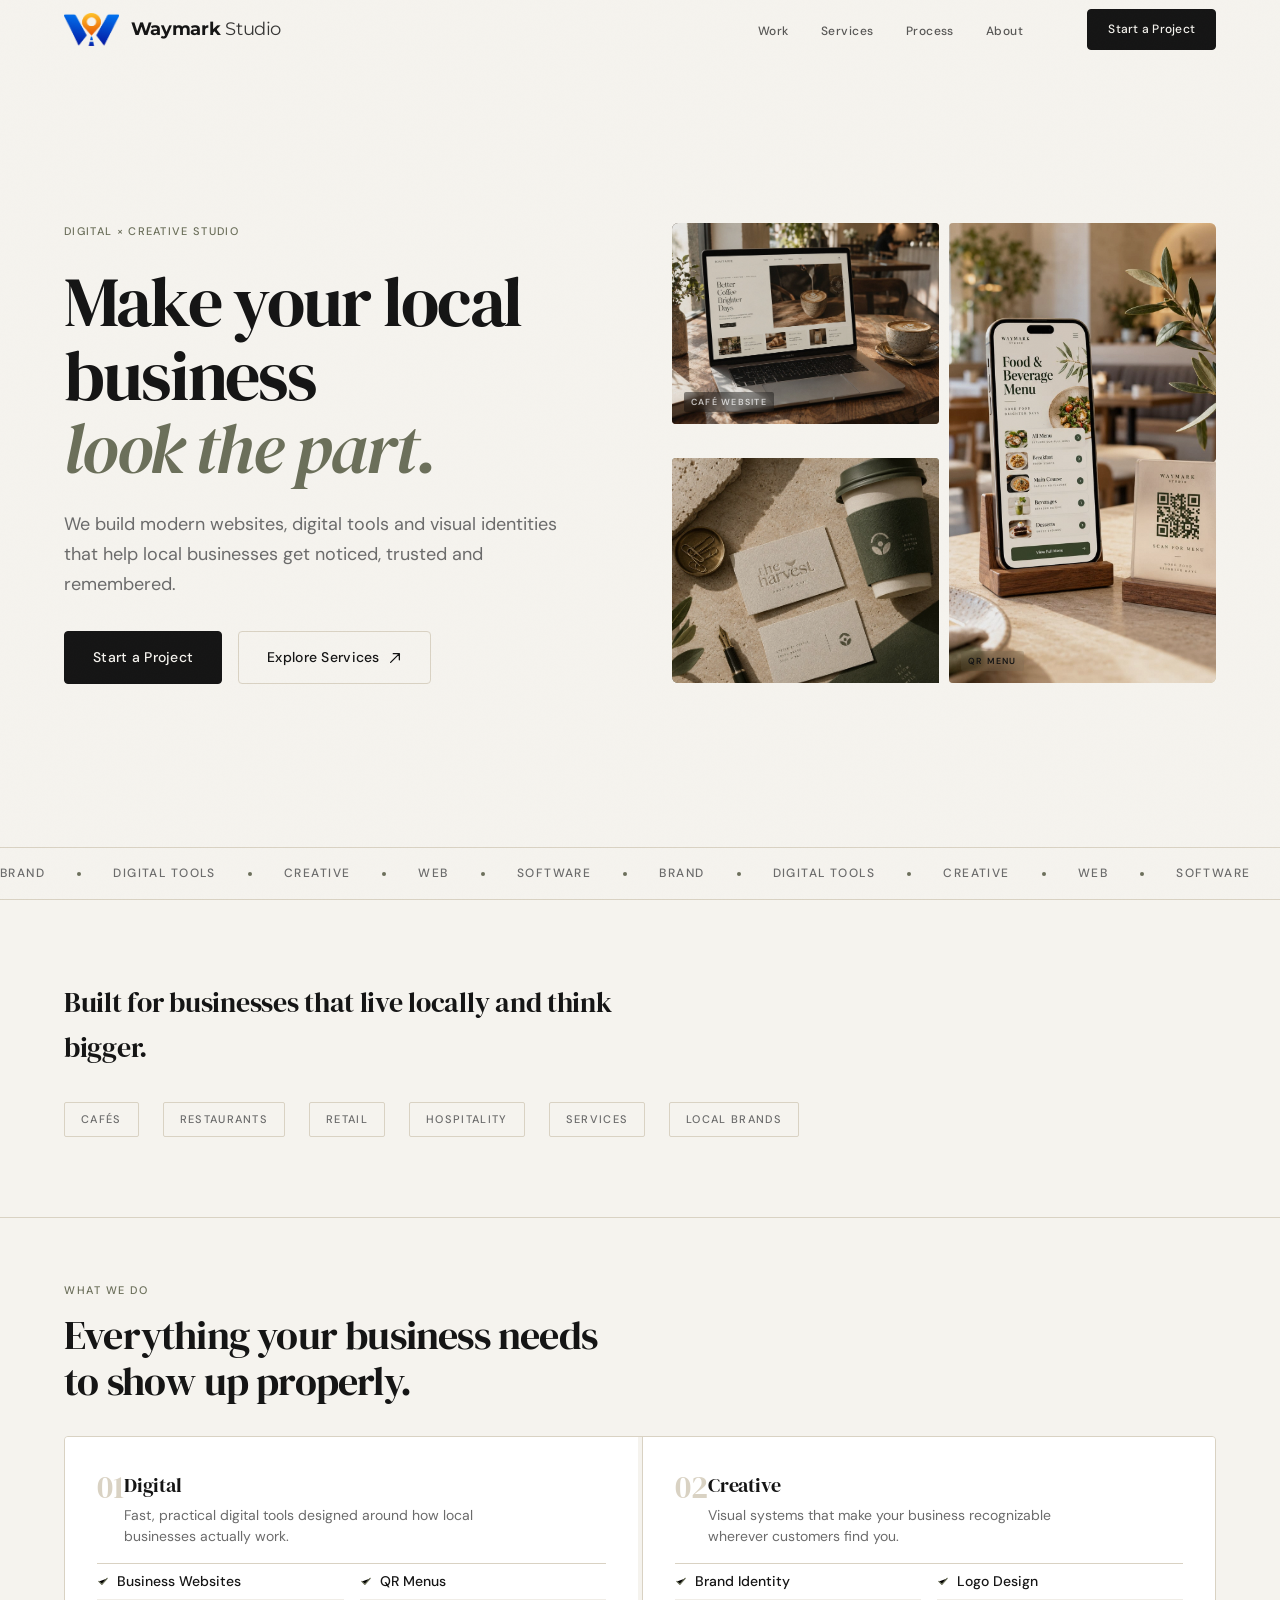
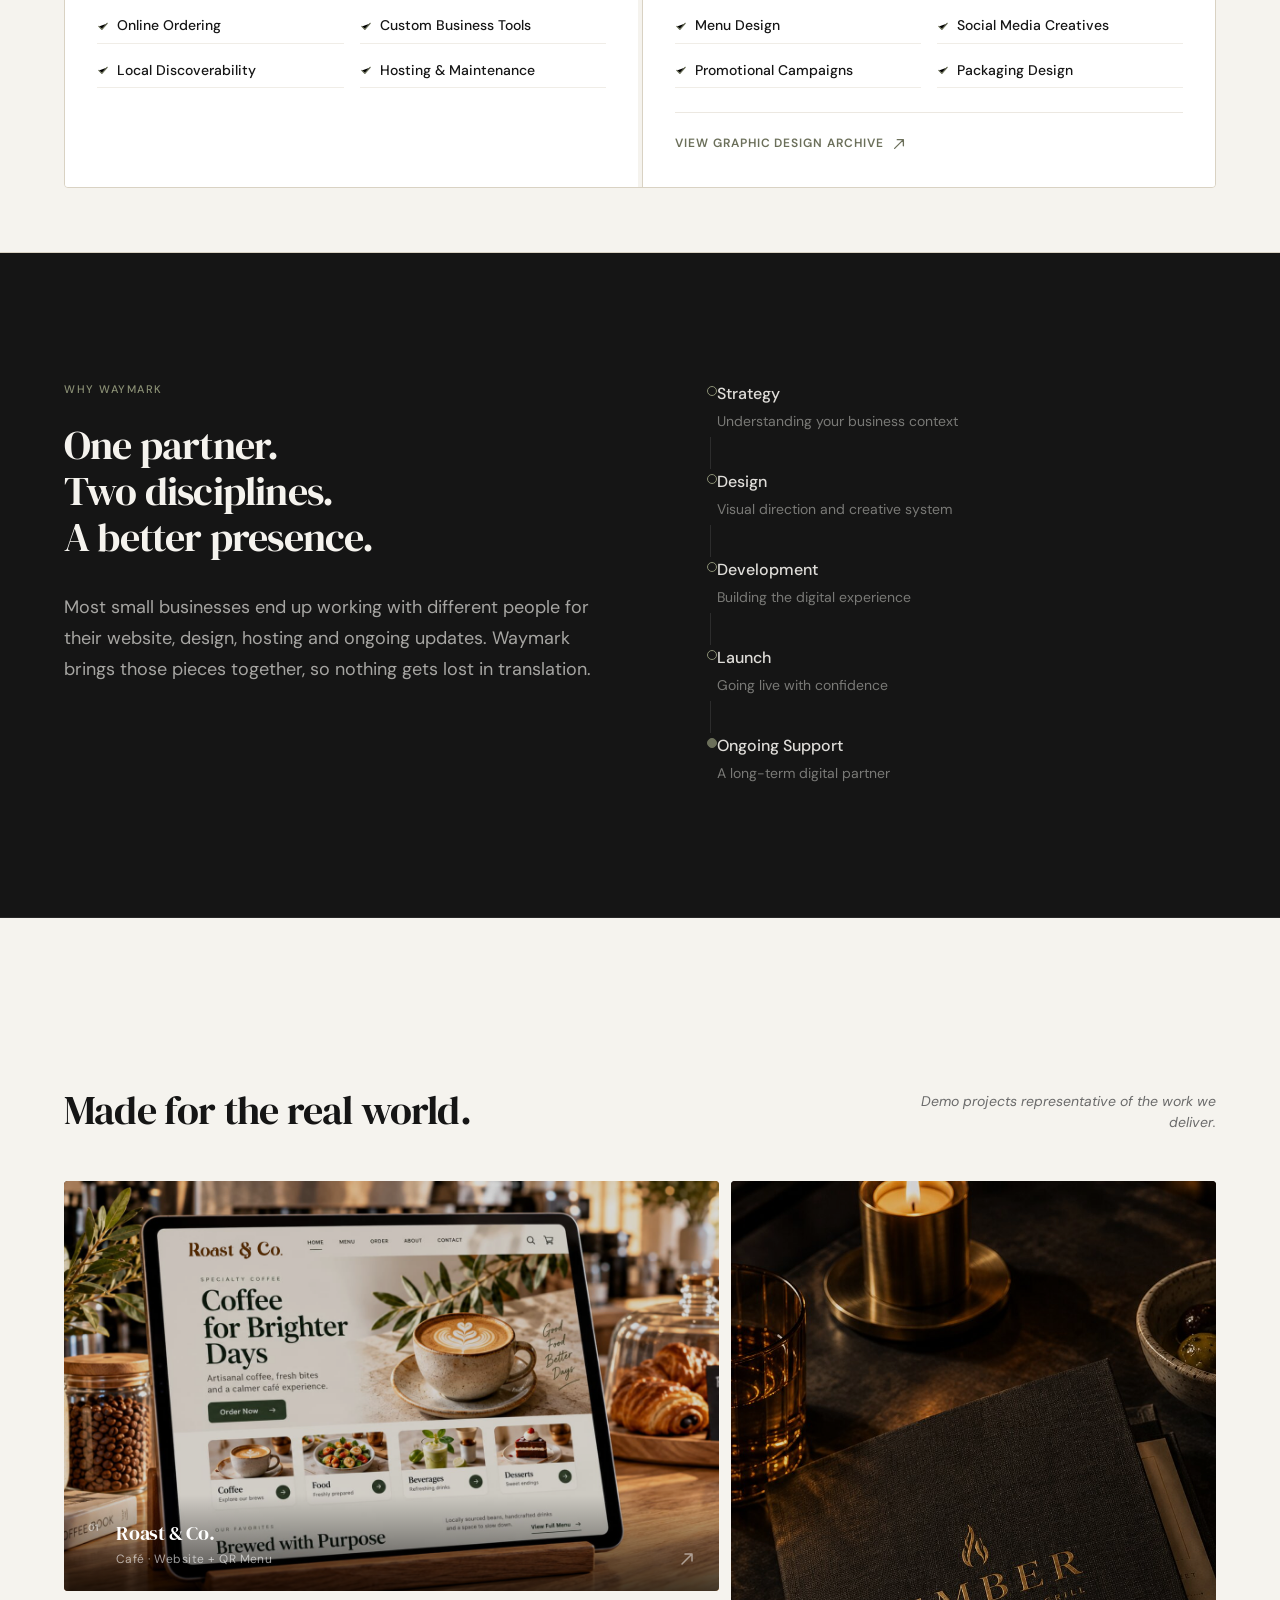
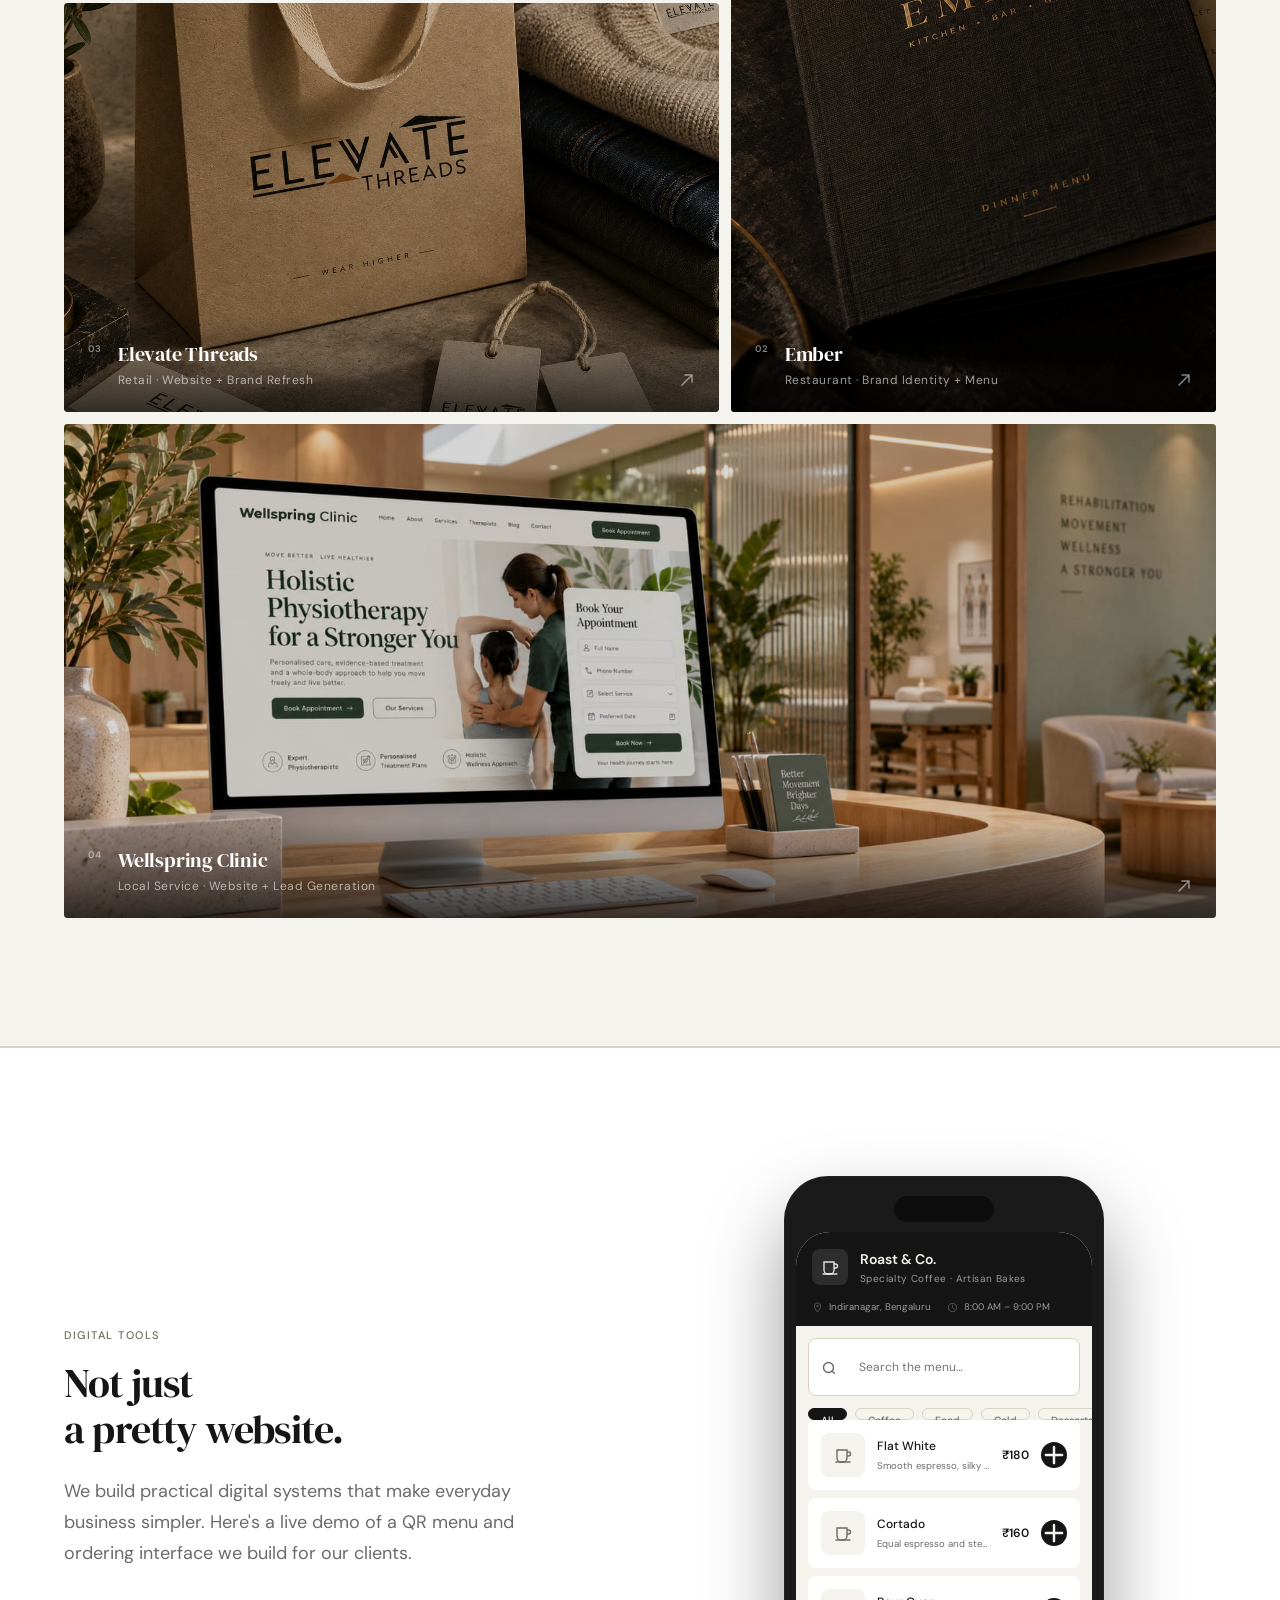
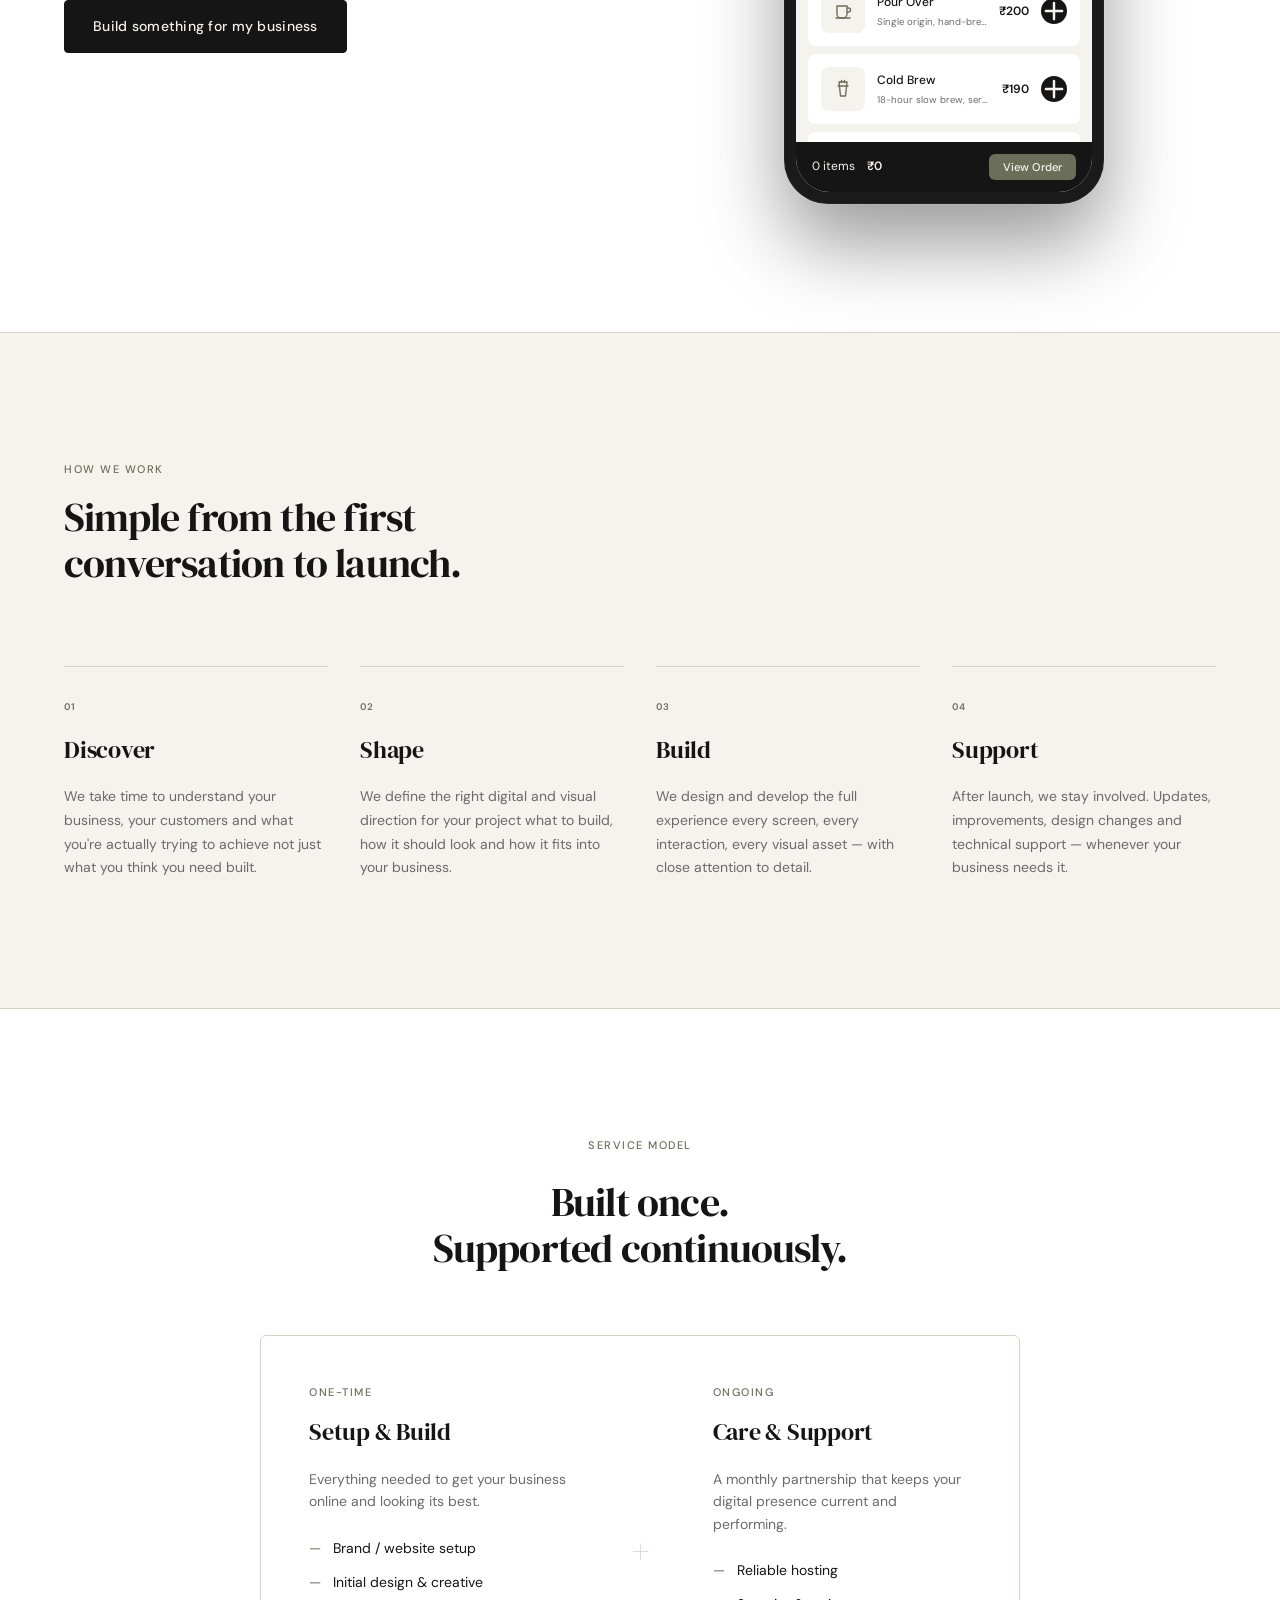
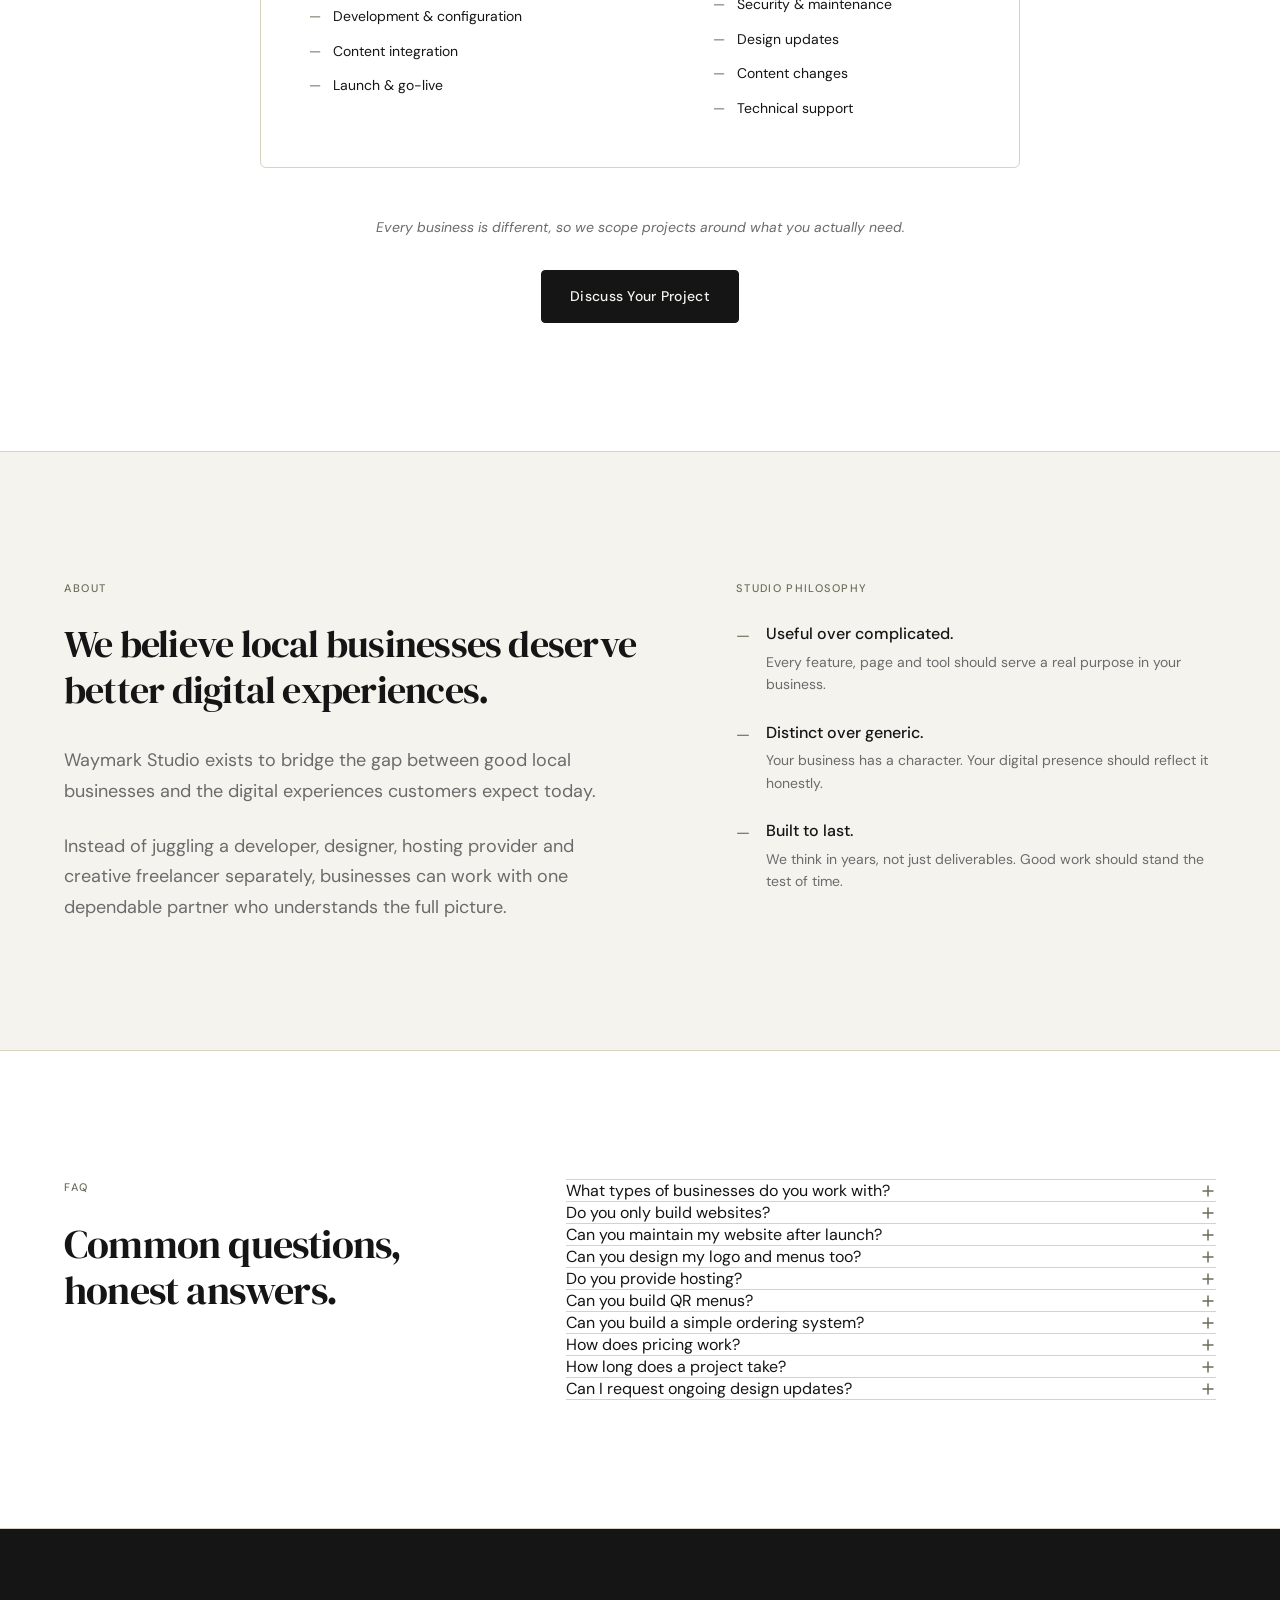
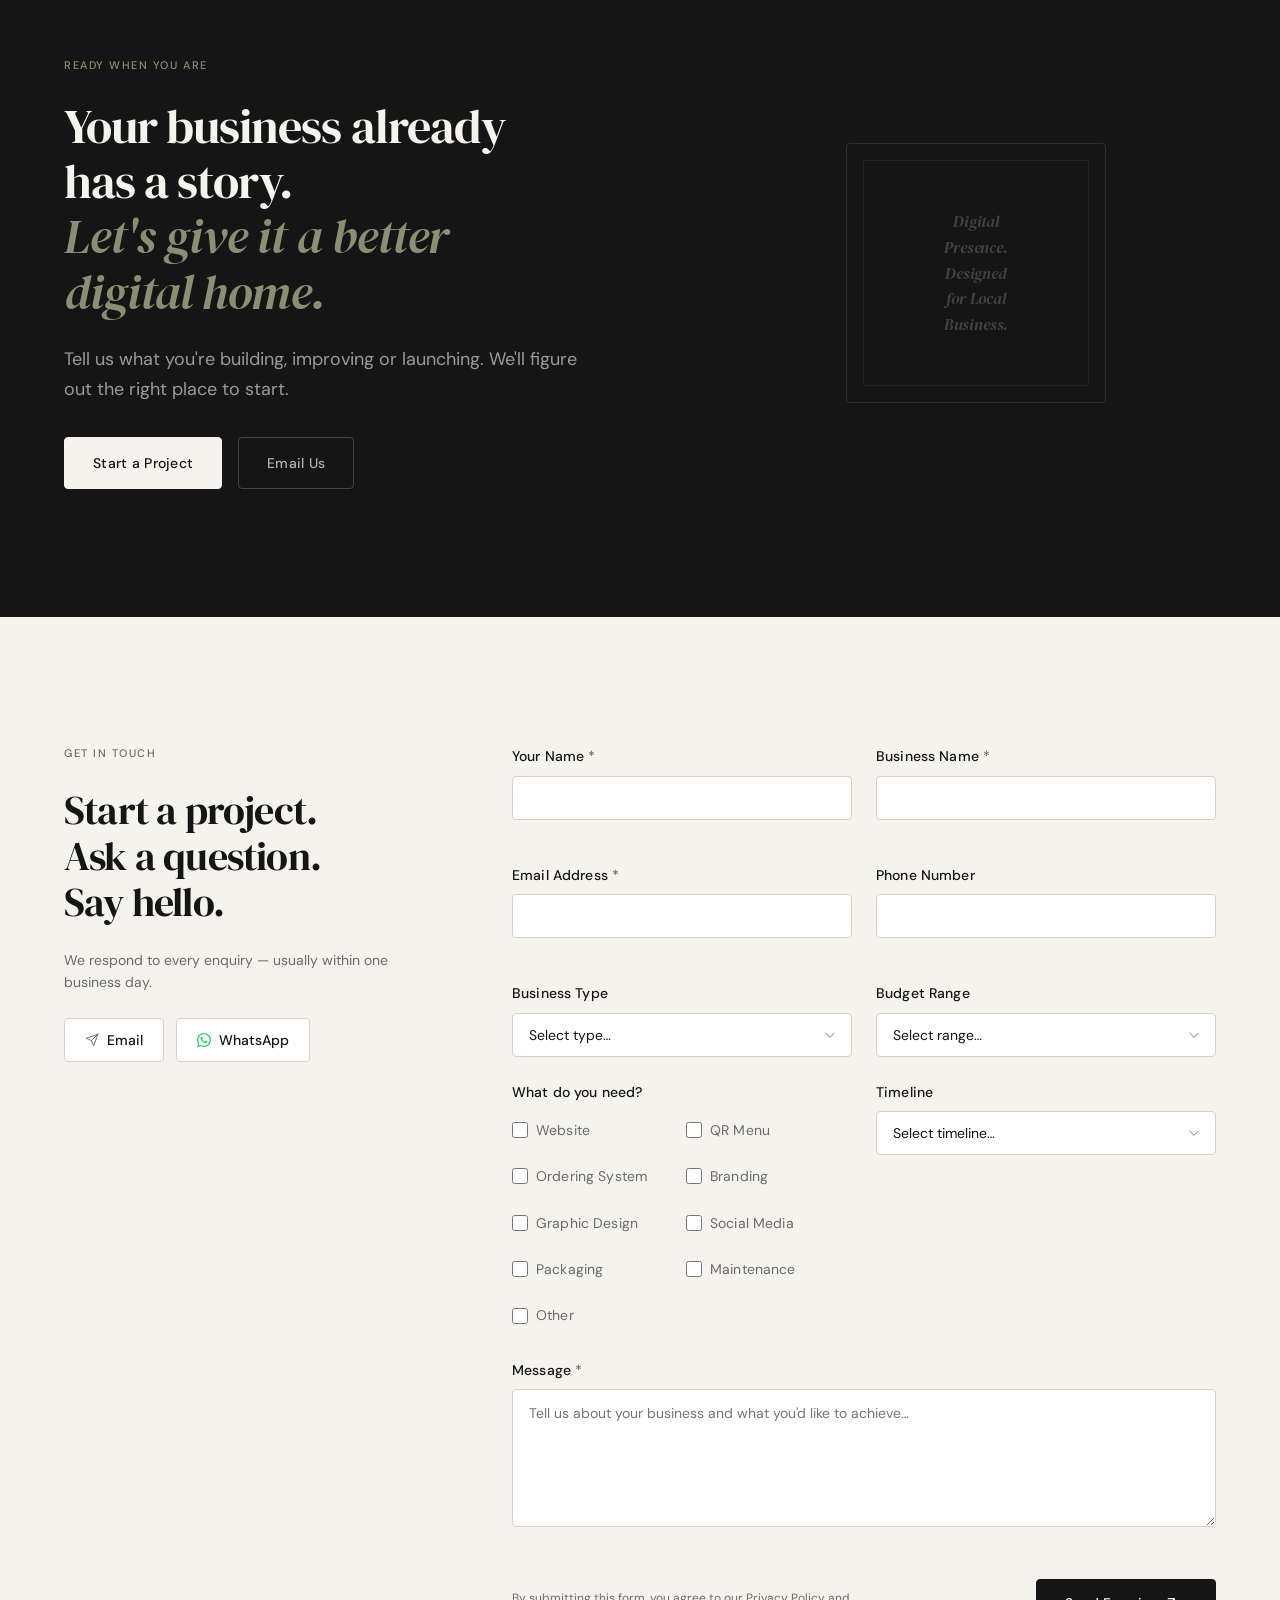
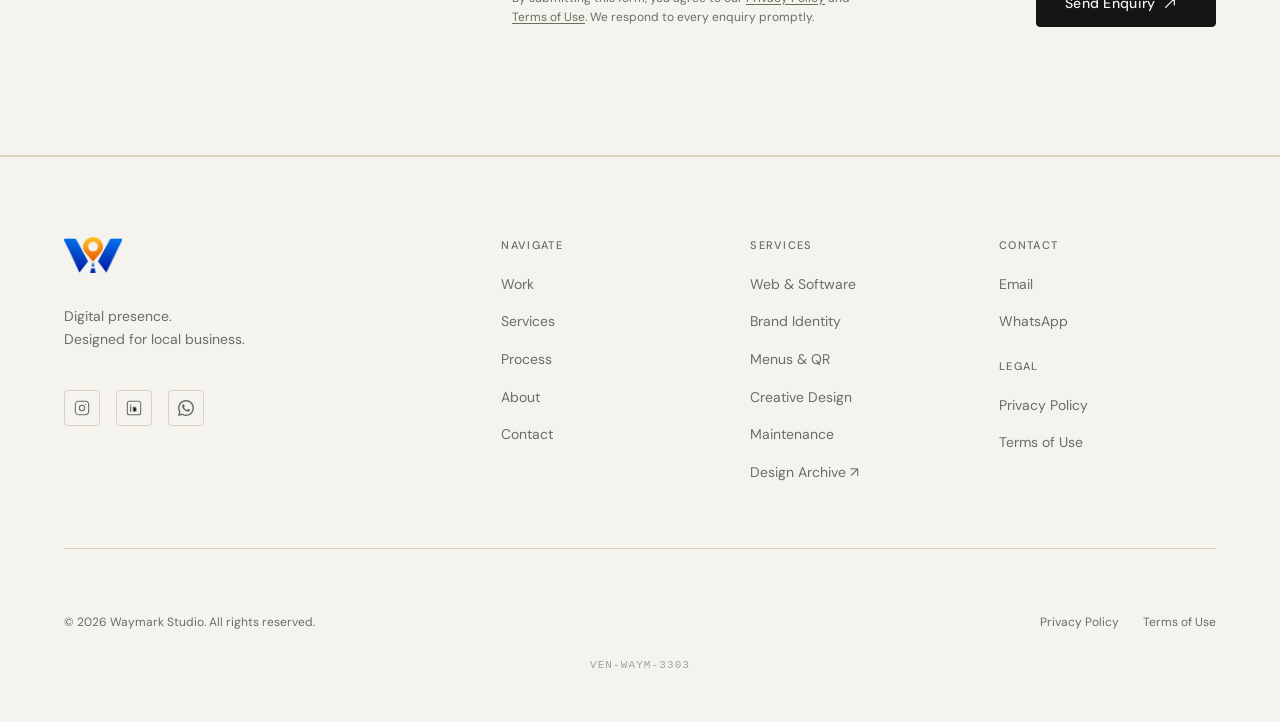
==== commit ff1d8b05: "em" ====
--- a/index.html
+++ b/index.html
@@ -3,20 +3,20 @@
 <head>
   <meta charset="UTF-8" />
   <meta name="viewport" content="width=device-width, initial-scale=1.0" />
-  <title>Waymark Studio — Digital &amp; Creative Studio for Local Businesses</title>
+  <title>Waymark Studio- Digital &amp; Creative Studio for Local Businesses</title>
   <meta name="description" content="Waymark Studio builds modern websites, digital tools and visual identities for cafés, restaurants, retailers and local businesses." />
   <meta name="keywords" content="website design for local businesses, restaurant website design, café website design, QR menu design, local business branding, digital presence" />
-  <link rel="canonical" href="https://waymarkstudio.in/" />
+  <link rel="canonical" href="https://waymarkstudio.vercel.app//" />
 
   <!-- Open Graph -->
   <meta property="og:type" content="website" />
   <meta property="og:url" content="https://waymarkstudio.in/" />
-  <meta property="og:title" content="Waymark Studio — Digital &amp; Creative Studio for Local Businesses" />
+  <meta property="og:title" content="Waymark Studio- Digital &amp; Creative Studio for Local Businesses" />
   <meta property="og:description" content="Waymark Studio builds modern websites, digital tools and visual identities for cafés, restaurants, retailers and local businesses." />
 
   <!-- Twitter -->
   <meta name="twitter:card" content="summary_large_image" />
-  <meta name="twitter:title" content="Waymark Studio — Digital &amp; Creative Studio for Local Businesses" />
+  <meta name="twitter:title" content="Waymark Studio- Digital &amp; Creative Studio for Local Businesses" />
   <meta name="twitter:description" content="Waymark Studio builds modern websites, digital tools and visual identities for cafés, restaurants, retailers and local businesses." />
 
   <!-- Structured Data -->
@@ -26,7 +26,7 @@
     "@type": "ProfessionalService",
     "name": "Waymark Studio",
     "description": "Digital and creative services studio helping local businesses build a strong, modern digital presence.",
-    "url": "https://waymarkstudio.in",
+    "url": "https://waymarkstudio.vercel.app/",
     "email": "graphicpaaradise18@gmail.com",
     "telephone": "+918421804188",
     "serviceType": ["Web Design", "Brand Identity", "Digital Marketing", "QR Menu Design"],
@@ -160,7 +160,7 @@
   ═══════════════════════════════════════════ -->
   <header class="site-header" id="site-header" role="banner">
     <div class="header-inner">
-      <a href="#" class="logo" aria-label="Waymark Studio — Home">
+      <a href="#" class="logo" aria-label="Waymark Studio- Home">
         <img src="logo.png" alt="Waymark Logo" class="site-logo-img" onerror="this.style.display='none'; var s=this.nextElementSibling; if(s) s.style.display='inline-flex';" onload="this.style.display='block'; var s=this.nextElementSibling; if(s) s.style.display='none';" />
         <svg class="logo-icon fallback-logo-icon" aria-hidden="true" focusable="false" style="display:none;">
           <use href="#icon-waymark"/>
@@ -388,7 +388,7 @@
           <div class="why-text reveal-left">
             <div class="section-label">WHY WAYMARK</div>
             <h2 class="section-heading" id="why-heading">One partner.<br>Two disciplines.<br>A better presence.</h2>
-            <p class="why-body">Most small businesses end up working with different people for their website, design, hosting and ongoing updates. Waymark brings those pieces together — so nothing gets lost in translation.</p>
+            <p class="why-body">Most small businesses end up working with different people for their website, design, hosting and ongoing updates. Waymark brings those pieces together, so nothing gets lost in translation.</p>
           </div>
 
           <div class="why-diagram reveal-right" aria-label="Waymark process: Strategy, Design, Development, Launch, Ongoing Support">
@@ -448,7 +448,7 @@
             <div class="section-label reveal-up">SELECTED WORK</div>
             <h2 class="section-heading reveal-up" id="portfolio-heading">Made for the real world.</h2>
           </div>
-          <p class="portfolio-note reveal-up"><em>Demo projects — representative of the work we deliver.</em></p>
+          <p class="portfolio-note reveal-up"><em>Demo projects representative of the work we deliver.</em></p>
         </div>
 
         <div class="portfolio-grid">
@@ -622,7 +622,7 @@
             <strong id="order-modal-total">&#8377;0</strong>
           </div>
           <button class="qr-order-btn full-width-btn" id="reset-order-btn">Reset Order</button>
-          <p class="order-demo-note">This is a demo — no real payment is processed.</p>
+          <p class="order-demo-note">This is a demo, no real payment is processed.</p>
         </div>
       </div>
     </div>
@@ -651,21 +651,21 @@
             <div class="process-step-num">01</div>
             <div class="process-step-body">
               <h3 class="process-step-title">Discover</h3>
-              <p class="process-step-desc">We take time to understand your business, your customers and what you're actually trying to achieve — not just what you think you need built.</p>
+              <p class="process-step-desc">We take time to understand your business, your customers and what you're actually trying to achieve not just what you think you need built.</p>
             </div>
           </div>
           <div class="process-step reveal-up">
             <div class="process-step-num">02</div>
             <div class="process-step-body">
               <h3 class="process-step-title">Shape</h3>
-              <p class="process-step-desc">We define the right digital and visual direction for your project — what to build, how it should look and how it fits into your business.</p>
+              <p class="process-step-desc">We define the right digital and visual direction for your project what to build, how it should look and how it fits into your business.</p>
             </div>
           </div>
           <div class="process-step reveal-up">
             <div class="process-step-num">03</div>
             <div class="process-step-body">
               <h3 class="process-step-title">Build</h3>
-              <p class="process-step-desc">We design and develop the full experience — every screen, every interaction, every visual asset — with close attention to detail.</p>
+              <p class="process-step-desc">We design and develop the full experience every screen, every interaction, every visual asset — with close attention to detail.</p>
             </div>
           </div>
           <div class="process-step reveal-up">
